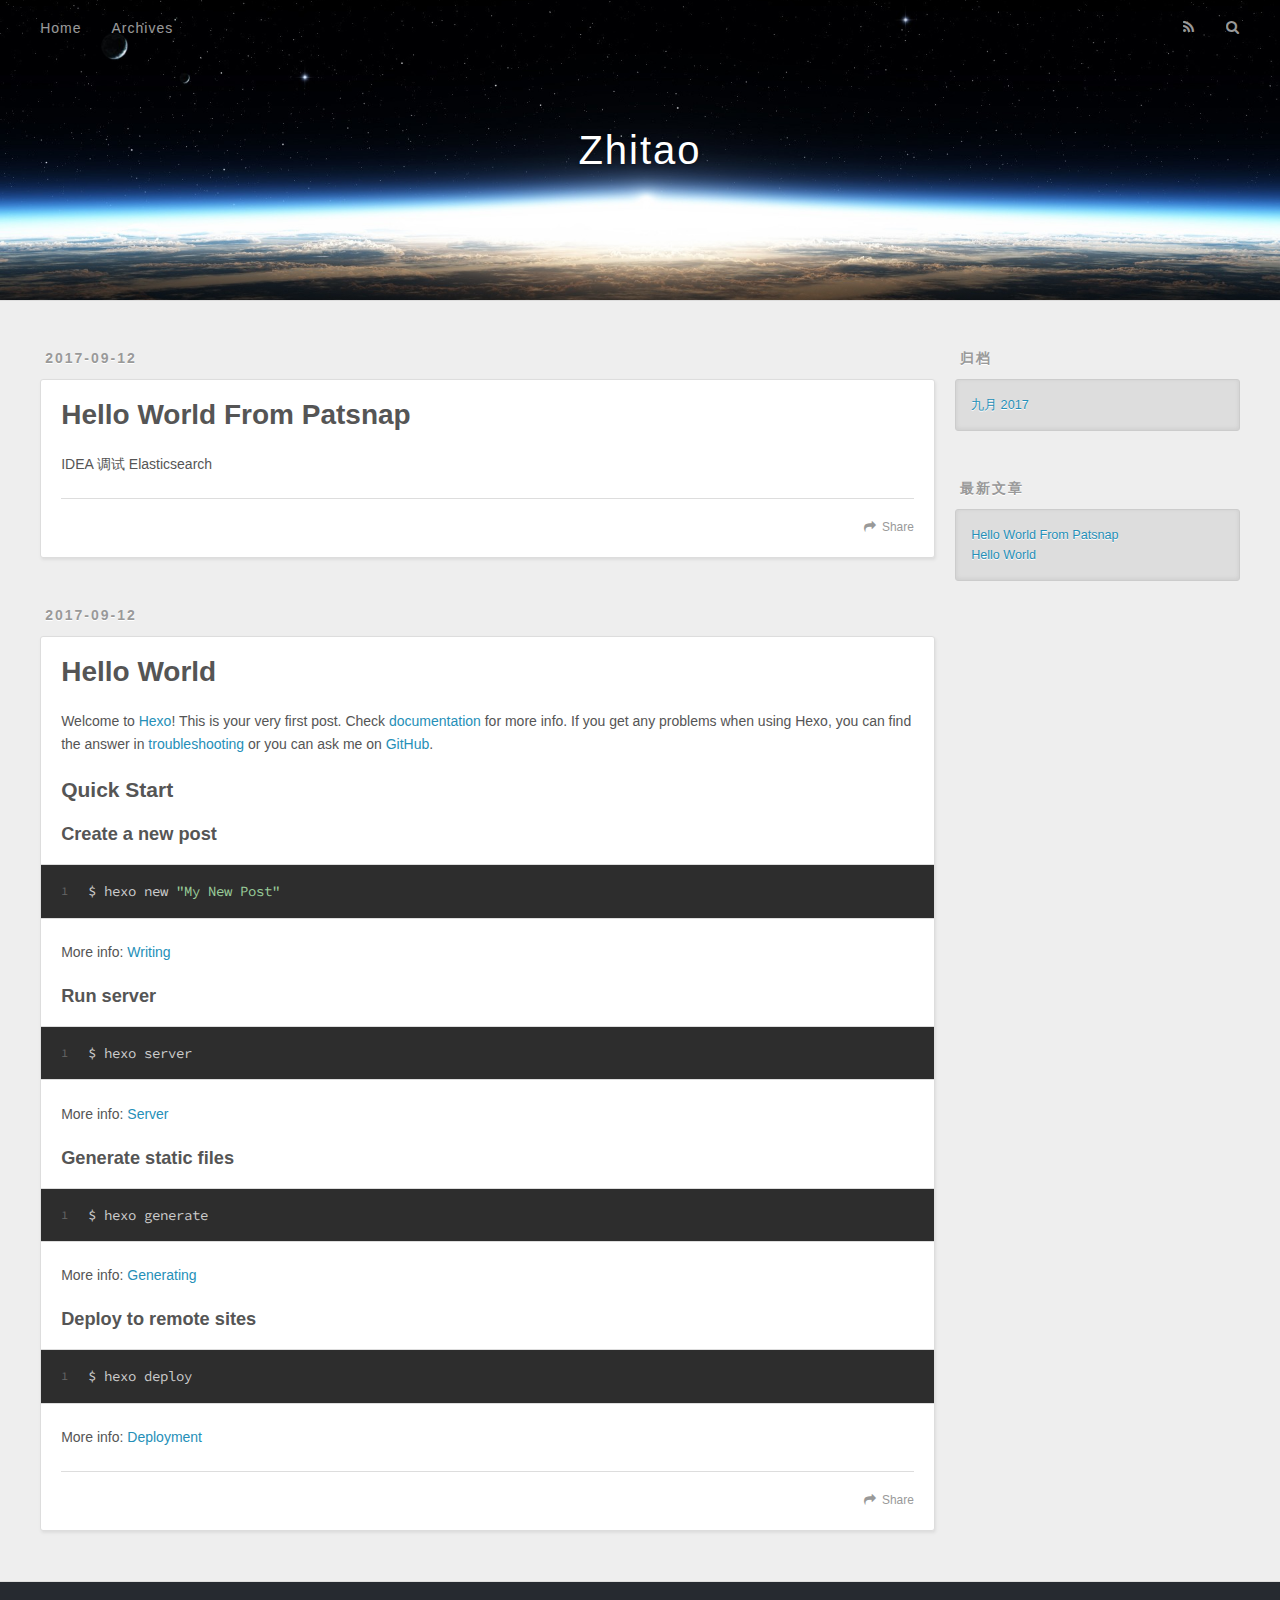
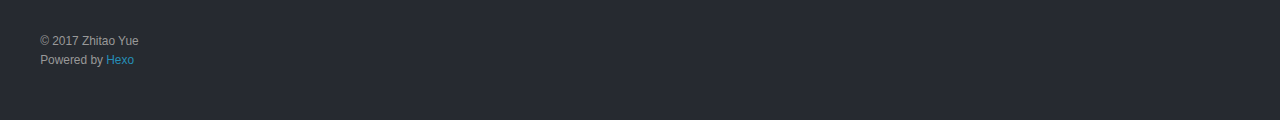
==== index.html @ f69143ec "Site updated: 2017-09-12 13:44:12" ====
<!DOCTYPE html>
<html>
<head>
  <meta charset="utf-8">
  
  <title>Zhitao</title>
  <meta name="viewport" content="width=device-width, initial-scale=1, maximum-scale=1">
  <meta property="og:type" content="website">
<meta property="og:title" content="Zhitao">
<meta property="og:url" content="http://zhitao.science/index.html">
<meta property="og:site_name" content="Zhitao">
<meta property="og:locale" content="zh-CN">
<meta name="twitter:card" content="summary">
<meta name="twitter:title" content="Zhitao">
  
    <link rel="alternate" href="/atom.xml" title="Zhitao" type="application/atom+xml">
  
  
    <link rel="icon" href="/favicon.png">
  
  
    <link href="//fonts.googleapis.com/css?family=Source+Code+Pro" rel="stylesheet" type="text/css">
  
  <link rel="stylesheet" href="/css/style.css">
  

</head>

<body>
  <div id="container">
    <div id="wrap">
      <header id="header">
  <div id="banner"></div>
  <div id="header-outer" class="outer">
    <div id="header-title" class="inner">
      <h1 id="logo-wrap">
        <a href="/" id="logo">Zhitao</a>
      </h1>
      
    </div>
    <div id="header-inner" class="inner">
      <nav id="main-nav">
        <a id="main-nav-toggle" class="nav-icon"></a>
        
          <a class="main-nav-link" href="/">Home</a>
        
          <a class="main-nav-link" href="/archives">Archives</a>
        
      </nav>
      <nav id="sub-nav">
        
          <a id="nav-rss-link" class="nav-icon" href="/atom.xml" title="RSS Feed"></a>
        
        <a id="nav-search-btn" class="nav-icon" title="搜索"></a>
      </nav>
      <div id="search-form-wrap">
        <form action="//google.com/search" method="get" accept-charset="UTF-8" class="search-form"><input type="search" name="q" class="search-form-input" placeholder="Search"><button type="submit" class="search-form-submit">&#xF002;</button><input type="hidden" name="sitesearch" value="http://zhitao.science"></form>
      </div>
    </div>
  </div>
</header>
      <div class="outer">
        <section id="main">
  
    <article id="post-Hello-World-From-Patsnap" class="article article-type-post" itemscope itemprop="blogPost">
  <div class="article-meta">
    <a href="/2017/09/12/Hello-World-From-Patsnap/" class="article-date">
  <time datetime="2017-09-12T05:17:01.000Z" itemprop="datePublished">2017-09-12</time>
</a>
    
  </div>
  <div class="article-inner">
    
    
      <header class="article-header">
        
  
    <h1 itemprop="name">
      <a class="article-title" href="/2017/09/12/Hello-World-From-Patsnap/">Hello World From Patsnap</a>
    </h1>
  

      </header>
    
    <div class="article-entry" itemprop="articleBody">
      
        <p>IDEA 调试 Elasticsearch</p>

      
    </div>
    <footer class="article-footer">
      <a data-url="http://zhitao.science/2017/09/12/Hello-World-From-Patsnap/" data-id="cj7h5deb800008fgwzn5xvb4e" class="article-share-link">Share</a>
      
      
    </footer>
  </div>
  
</article>


  
    <article id="post-hello-world" class="article article-type-post" itemscope itemprop="blogPost">
  <div class="article-meta">
    <a href="/2017/09/12/hello-world/" class="article-date">
  <time datetime="2017-09-12T05:11:35.000Z" itemprop="datePublished">2017-09-12</time>
</a>
    
  </div>
  <div class="article-inner">
    
    
      <header class="article-header">
        
  
    <h1 itemprop="name">
      <a class="article-title" href="/2017/09/12/hello-world/">Hello World</a>
    </h1>
  

      </header>
    
    <div class="article-entry" itemprop="articleBody">
      
        <p>Welcome to <a href="https://hexo.io/" target="_blank" rel="external">Hexo</a>! This is your very first post. Check <a href="https://hexo.io/docs/" target="_blank" rel="external">documentation</a> for more info. If you get any problems when using Hexo, you can find the answer in <a href="https://hexo.io/docs/troubleshooting.html" target="_blank" rel="external">troubleshooting</a> or you can ask me on <a href="https://github.com/hexojs/hexo/issues" target="_blank" rel="external">GitHub</a>.</p>
<h2 id="Quick-Start"><a href="#Quick-Start" class="headerlink" title="Quick Start"></a>Quick Start</h2><h3 id="Create-a-new-post"><a href="#Create-a-new-post" class="headerlink" title="Create a new post"></a>Create a new post</h3><figure class="highlight bash"><table><tr><td class="gutter"><pre><div class="line">1</div></pre></td><td class="code"><pre><div class="line">$ hexo new <span class="string">"My New Post"</span></div></pre></td></tr></table></figure>
<p>More info: <a href="https://hexo.io/docs/writing.html" target="_blank" rel="external">Writing</a></p>
<h3 id="Run-server"><a href="#Run-server" class="headerlink" title="Run server"></a>Run server</h3><figure class="highlight bash"><table><tr><td class="gutter"><pre><div class="line">1</div></pre></td><td class="code"><pre><div class="line">$ hexo server</div></pre></td></tr></table></figure>
<p>More info: <a href="https://hexo.io/docs/server.html" target="_blank" rel="external">Server</a></p>
<h3 id="Generate-static-files"><a href="#Generate-static-files" class="headerlink" title="Generate static files"></a>Generate static files</h3><figure class="highlight bash"><table><tr><td class="gutter"><pre><div class="line">1</div></pre></td><td class="code"><pre><div class="line">$ hexo generate</div></pre></td></tr></table></figure>
<p>More info: <a href="https://hexo.io/docs/generating.html" target="_blank" rel="external">Generating</a></p>
<h3 id="Deploy-to-remote-sites"><a href="#Deploy-to-remote-sites" class="headerlink" title="Deploy to remote sites"></a>Deploy to remote sites</h3><figure class="highlight bash"><table><tr><td class="gutter"><pre><div class="line">1</div></pre></td><td class="code"><pre><div class="line">$ hexo deploy</div></pre></td></tr></table></figure>
<p>More info: <a href="https://hexo.io/docs/deployment.html" target="_blank" rel="external">Deployment</a></p>

      
    </div>
    <footer class="article-footer">
      <a data-url="http://zhitao.science/2017/09/12/hello-world/" data-id="cj7h5debf00018fgw6c8hms5r" class="article-share-link">Share</a>
      
      
    </footer>
  </div>
  
</article>


  

</section>
        
          <aside id="sidebar">
  
    

  
    

  
    
  
    
  <div class="widget-wrap">
    <h3 class="widget-title">归档</h3>
    <div class="widget">
      <ul class="archive-list"><li class="archive-list-item"><a class="archive-list-link" href="/archives/2017/09/">九月 2017</a></li></ul>
    </div>
  </div>


  
    
  <div class="widget-wrap">
    <h3 class="widget-title">最新文章</h3>
    <div class="widget">
      <ul>
        
          <li>
            <a href="/2017/09/12/Hello-World-From-Patsnap/">Hello World From Patsnap</a>
          </li>
        
          <li>
            <a href="/2017/09/12/hello-world/">Hello World</a>
          </li>
        
      </ul>
    </div>
  </div>

  
</aside>
        
      </div>
      <footer id="footer">
  
  <div class="outer">
    <div id="footer-info" class="inner">
      &copy; 2017 Zhitao Yue<br>
      Powered by <a href="http://hexo.io/" target="_blank">Hexo</a>
    </div>
  </div>
</footer>
    </div>
    <nav id="mobile-nav">
  
    <a href="/" class="mobile-nav-link">Home</a>
  
    <a href="/archives" class="mobile-nav-link">Archives</a>
  
</nav>
    

<script src="//ajax.googleapis.com/ajax/libs/jquery/2.0.3/jquery.min.js"></script>


  <link rel="stylesheet" href="/fancybox/jquery.fancybox.css">
  <script src="/fancybox/jquery.fancybox.pack.js"></script>


<script src="/js/script.js"></script>

  </div>
</body>
</html>
---- css/style.css ----
body {
  width: 100%;
}
body:before,
body:after {
  content: "";
  display: table;
}
body:after {
  clear: both;
}
html,
body,
div,
span,
applet,
object,
iframe,
h1,
h2,
h3,
h4,
h5,
h6,
p,
blockquote,
pre,
a,
abbr,
acronym,
address,
big,
cite,
code,
del,
dfn,
em,
img,
ins,
kbd,
q,
s,
samp,
small,
strike,
strong,
sub,
sup,
tt,
var,
dl,
dt,
dd,
ol,
ul,
li,
fieldset,
form,
label,
legend,
table,
caption,
tbody,
tfoot,
thead,
tr,
th,
td {
  margin: 0;
  padding: 0;
  border: 0;
  outline: 0;
  font-weight: inherit;
  font-style: inherit;
  font-family: inherit;
  font-size: 100%;
  vertical-align: baseline;
}
body {
  line-height: 1;
  color: #000;
  background: #fff;
}
ol,
ul {
  list-style: none;
}
table {
  border-collapse: separate;
  border-spacing: 0;
  vertical-align: middle;
}
caption,
th,
td {
  text-align: left;
  font-weight: normal;
  vertical-align: middle;
}
a img {
  border: none;
}
input,
button {
  margin: 0;
  padding: 0;
}
input::-moz-focus-inner,
button::-moz-focus-inner {
  border: 0;
  padding: 0;
}
@font-face {
  font-family: FontAwesome;
  font-style: normal;
  font-weight: normal;
  src: url("fonts/fontawesome-webfont.eot?v=#4.0.3");
  src: url("fonts/fontawesome-webfont.eot?#iefix&v=#4.0.3") format("embedded-opentype"), url("fonts/fontawesome-webfont.woff?v=#4.0.3") format("woff"), url("fonts/fontawesome-webfont.ttf?v=#4.0.3") format("truetype"), url("fonts/fontawesome-webfont.svg#fontawesomeregular?v=#4.0.3") format("svg");
}
html,
body,
#container {
  height: 100%;
}
body {
  background: #eee;
  font: 14px "Helvetica Neue", Helvetica, Arial, sans-serif;
  -webkit-text-size-adjust: 100%;
}
.outer {
  max-width: 1220px;
  margin: 0 auto;
  padding: 0 20px;
}
.outer:before,
.outer:after {
  content: "";
  display: table;
}
.outer:after {
  clear: both;
}
.inner {
  display: inline;
  float: left;
  width: 98.33333333333333%;
  margin: 0 0.833333333333333%;
}
.left,
.alignleft {
  float: left;
}
.right,
.alignright {
  float: right;
}
.clear {
  clear: both;
}
#container {
  position: relative;
}
.mobile-nav-on {
  overflow: hidden;
}
#wrap {
  height: 100%;
  width: 100%;
  position: absolute;
  top: 0;
  left: 0;
  -webkit-transition: 0.2s ease-out;
  -moz-transition: 0.2s ease-out;
  -ms-transition: 0.2s ease-out;
  transition: 0.2s ease-out;
  z-index: 1;
  background: #eee;
}
.mobile-nav-on #wrap {
  left: 280px;
}
@media screen and (min-width: 768px) {
  #main {
    display: inline;
    float: left;
    width: 73.33333333333333%;
    margin: 0 0.833333333333333%;
  }
}
.article-date,
.article-category-link,
.archive-year,
.widget-title {
  text-decoration: none;
  text-transform: uppercase;
  letter-spacing: 2px;
  color: #999;
  margin-bottom: 1em;
  margin-left: 5px;
  line-height: 1em;
  text-shadow: 0 1px #fff;
  font-weight: bold;
}
.article-inner,
.archive-article-inner {
  background: #fff;
  -webkit-box-shadow: 1px 2px 3px #ddd;
  box-shadow: 1px 2px 3px #ddd;
  border: 1px solid #ddd;
  border-radius: 3px;
}
.article-entry h1,
.widget h1 {
  font-size: 2em;
}
.article-entry h2,
.widget h2 {
  font-size: 1.5em;
}
.article-entry h3,
.widget h3 {
  font-size: 1.3em;
}
.article-entry h4,
.widget h4 {
  font-size: 1.2em;
}
.article-entry h5,
.widget h5 {
  font-size: 1em;
}
.article-entry h6,
.widget h6 {
  font-size: 1em;
  color: #999;
}
.article-entry hr,
.widget hr {
  border: 1px dashed #ddd;
}
.article-entry strong,
.widget strong {
  font-weight: bold;
}
.article-entry em,
.widget em,
.article-entry cite,
.widget cite {
  font-style: italic;
}
.article-entry sup,
.widget sup,
.article-entry sub,
.widget sub {
  font-size: 0.75em;
  line-height: 0;
  position: relative;
  vertical-align: baseline;
}
.article-entry sup,
.widget sup {
  top: -0.5em;
}
.article-entry sub,
.widget sub {
  bottom: -0.2em;
}
.article-entry small,
.widget small {
  font-size: 0.85em;
}
.article-entry acronym,
.widget acronym,
.article-entry abbr,
.widget abbr {
  border-bottom: 1px dotted;
}
.article-entry ul,
.widget ul,
.article-entry ol,
.widget ol,
.article-entry dl,
.widget dl {
  margin: 0 20px;
  line-height: 1.6em;
}
.article-entry ul ul,
.widget ul ul,
.article-entry ol ul,
.widget ol ul,
.article-entry ul ol,
.widget ul ol,
.article-entry ol ol,
.widget ol ol {
  margin-top: 0;
  margin-bottom: 0;
}
.article-entry ul,
.widget ul {
  list-style: disc;
}
.article-entry ol,
.widget ol {
  list-style: decimal;
}
.article-entry dt,
.widget dt {
  font-weight: bold;
}
#header {
  height: 300px;
  position: relative;
  border-bottom: 1px solid #ddd;
}
#header:before,
#header:after {
  content: "";
  position: absolute;
  left: 0;
  right: 0;
  height: 40px;
}
#header:before {
  top: 0;
  background: -webkit-linear-gradient(rgba(0,0,0,0.2), transparent);
  background: -moz-linear-gradient(rgba(0,0,0,0.2), transparent);
  background: -ms-linear-gradient(rgba(0,0,0,0.2), transparent);
  background: linear-gradient(rgba(0,0,0,0.2), transparent);
}
#header:after {
  bottom: 0;
  background: -webkit-linear-gradient(transparent, rgba(0,0,0,0.2));
  background: -moz-linear-gradient(transparent, rgba(0,0,0,0.2));
  background: -ms-linear-gradient(transparent, rgba(0,0,0,0.2));
  background: linear-gradient(transparent, rgba(0,0,0,0.2));
}
#header-outer {
  height: 100%;
  position: relative;
}
#header-inner {
  position: relative;
  overflow: hidden;
}
#banner {
  position: absolute;
  top: 0;
  left: 0;
  width: 100%;
  height: 100%;
  background: url("images/banner.jpg") center #000;
  -webkit-background-size: cover;
  -moz-background-size: cover;
  background-size: cover;
  z-index: -1;
}
#header-title {
  text-align: center;
  height: 40px;
  position: absolute;
  top: 50%;
  left: 0;
  margin-top: -20px;
}
#logo,
#subtitle {
  text-decoration: none;
  color: #fff;
  font-weight: 300;
  text-shadow: 0 1px 4px rgba(0,0,0,0.3);
}
#logo {
  font-size: 40px;
  line-height: 40px;
  letter-spacing: 2px;
}
#subtitle {
  font-size: 16px;
  line-height: 16px;
  letter-spacing: 1px;
}
#subtitle-wrap {
  margin-top: 16px;
}
#main-nav {
  float: left;
  margin-left: -15px;
}
.nav-icon,
.main-nav-link {
  float: left;
  color: #fff;
  opacity: 0.6;
  text-decoration: none;
  text-shadow: 0 1px rgba(0,0,0,0.2);
  -webkit-transition: opacity 0.2s;
  -moz-transition: opacity 0.2s;
  -ms-transition: opacity 0.2s;
  transition: opacity 0.2s;
  display: block;
  padding: 20px 15px;
}
.nav-icon:hover,
.main-nav-link:hover {
  opacity: 1;
}
.nav-icon {
  font-family: FontAwesome;
  text-align: center;
  font-size: 14px;
  width: 14px;
  height: 14px;
  padding: 20px 15px;
  position: relative;
  cursor: pointer;
}
.main-nav-link {
  font-weight: 300;
  letter-spacing: 1px;
}
@media screen and (max-width: 479px) {
  .main-nav-link {
    display: none;
  }
}
#main-nav-toggle {
  display: none;
}
#main-nav-toggle:before {
  content: "\f0c9";
}
@media screen and (max-width: 479px) {
  #main-nav-toggle {
    display: block;
  }
}
#sub-nav {
  float: right;
  margin-right: -15px;
}
#nav-rss-link:before {
  content: "\f09e";
}
#nav-search-btn:before {
  content: "\f002";
}
#search-form-wrap {
  position: absolute;
  top: 15px;
  width: 150px;
  height: 30px;
  right: -150px;
  opacity: 0;
  -webkit-transition: 0.2s ease-out;
  -moz-transition: 0.2s ease-out;
  -ms-transition: 0.2s ease-out;
  transition: 0.2s ease-out;
}
#search-form-wrap.on {
  opacity: 1;
  right: 0;
}
@media screen and (max-width: 479px) {
  #search-form-wrap {
    width: 100%;
    right: -100%;
  }
}
.search-form {
  position: absolute;
  top: 0;
  left: 0;
  right: 0;
  background: #fff;
  padding: 5px 15px;
  border-radius: 15px;
  -webkit-box-shadow: 0 0 10px rgba(0,0,0,0.3);
  box-shadow: 0 0 10px rgba(0,0,0,0.3);
}
.search-form-input {
  border: none;
  background: none;
  color: #555;
  width: 100%;
  font: 13px "Helvetica Neue", Helvetica, Arial, sans-serif;
  outline: none;
}
.search-form-input::-webkit-search-results-decoration,
.search-form-input::-webkit-search-cancel-button {
  -webkit-appearance: none;
}
.search-form-submit {
  position: absolute;
  top: 50%;
  right: 10px;
  margin-top: -7px;
  font: 13px FontAwesome;
  border: none;
  background: none;
  color: #bbb;
  cursor: pointer;
}
.search-form-submit:hover,
.search-form-submit:focus {
  color: #777;
}
.article {
  margin: 50px 0;
}
.article-inner {
  overflow: hidden;
}
.article-meta:before,
.article-meta:after {
  content: "";
  display: table;
}
.article-meta:after {
  clear: both;
}
.article-date {
  float: left;
}
.article-category {
  float: left;
  line-height: 1em;
  color: #ccc;
  text-shadow: 0 1px #fff;
  margin-left: 8px;
}
.article-category:before {
  content: "\2022";
}
.article-category-link {
  margin: 0 12px 1em;
}
.article-header {
  padding: 20px 20px 0;
}
.article-title {
  text-decoration: none;
  font-size: 2em;
  font-weight: bold;
  color: #555;
  line-height: 1.1em;
  -webkit-transition: color 0.2s;
  -moz-transition: color 0.2s;
  -ms-transition: color 0.2s;
  transition: color 0.2s;
}
a.article-title:hover {
  color: #258fb8;
}
.article-entry {
  color: #555;
  padding: 0 20px;
}
.article-entry:before,
.article-entry:after {
  content: "";
  display: table;
}
.article-entry:after {
  clear: both;
}
.article-entry p,
.article-entry table {
  line-height: 1.6em;
  margin: 1.6em 0;
}
.article-entry h1,
.article-entry h2,
.article-entry h3,
.article-entry h4,
.article-entry h5,
.article-entry h6 {
  font-weight: bold;
}
.article-entry h1,
.article-entry h2,
.article-entry h3,
.article-entry h4,
.article-entry h5,
.article-entry h6 {
  line-height: 1.1em;
  margin: 1.1em 0;
}
.article-entry a {
  color: #258fb8;
  text-decoration: none;
}
.article-entry a:hover {
  text-decoration: underline;
}
.article-entry ul,
.article-entry ol,
.article-entry dl {
  margin-top: 1.6em;
  margin-bottom: 1.6em;
}
.article-entry img,
.article-entry video {
  max-width: 100%;
  height: auto;
  display: block;
  margin: auto;
}
.article-entry iframe {
  border: none;
}
.article-entry table {
  width: 100%;
  border-collapse: collapse;
  border-spacing: 0;
}
.article-entry th {
  font-weight: bold;
  border-bottom: 3px solid #ddd;
  padding-bottom: 0.5em;
}
.article-entry td {
  border-bottom: 1px solid #ddd;
  padding: 10px 0;
}
.article-entry blockquote {
  font-family: Georgia, "Times New Roman", serif;
  font-size: 1.4em;
  margin: 1.6em 20px;
  text-align: center;
}
.article-entry blockquote footer {
  font-size: 14px;
  margin: 1.6em 0;
  font-family: "Helvetica Neue", Helvetica, Arial, sans-serif;
}
.article-entry blockquote footer cite:before {
  content: "—";
  padding: 0 0.5em;
}
.article-entry .pullquote {
  text-align: left;
  width: 45%;
  margin: 0;
}
.article-entry .pullquote.left {
  margin-left: 0.5em;
  margin-right: 1em;
}
.article-entry .pullquote.right {
  margin-right: 0.5em;
  margin-left: 1em;
}
.article-entry .caption {
  color: #999;
  display: block;
  font-size: 0.9em;
  margin-top: 0.5em;
  position: relative;
  text-align: center;
}
.article-entry .video-container {
  position: relative;
  padding-top: 56.25%;
  height: 0;
  overflow: hidden;
}
.article-entry .video-container iframe,
.article-entry .video-container object,
.article-entry .video-container embed {
  position: absolute;
  top: 0;
  left: 0;
  width: 100%;
  height: 100%;
  margin-top: 0;
}
.article-more-link a {
  display: inline-block;
  line-height: 1em;
  padding: 6px 15px;
  border-radius: 15px;
  background: #eee;
  color: #999;
  text-shadow: 0 1px #fff;
  text-decoration: none;
}
.article-more-link a:hover {
  background: #258fb8;
  color: #fff;
  text-decoration: none;
  text-shadow: 0 1px #1e7293;
}
.article-footer {
  font-size: 0.85em;
  line-height: 1.6em;
  border-top: 1px solid #ddd;
  padding-top: 1.6em;
  margin: 0 20px 20px;
}
.article-footer:before,
.article-footer:after {
  content: "";
  display: table;
}
.article-footer:after {
  clear: both;
}
.article-footer a {
  color: #999;
  text-decoration: none;
}
.article-footer a:hover {
  color: #555;
}
.article-tag-list-item {
  float: left;
  margin-right: 10px;
}
.article-tag-list-link:before {
  content: "#";
}
.article-comment-link {
  float: right;
}
.article-comment-link:before {
  content: "\f075";
  font-family: FontAwesome;
  padding-right: 8px;
}
.article-share-link {
  cursor: pointer;
  float: right;
  margin-left: 20px;
}
.article-share-link:before {
  content: "\f064";
  font-family: FontAwesome;
  padding-right: 6px;
}
#article-nav {
  position: relative;
}
#article-nav:before,
#article-nav:after {
  content: "";
  display: table;
}
#article-nav:after {
  clear: both;
}
@media screen and (min-width: 768px) {
  #article-nav {
    margin: 50px 0;
  }
  #article-nav:before {
    width: 8px;
    height: 8px;
    position: absolute;
    top: 50%;
    left: 50%;
    margin-top: -4px;
    margin-left: -4px;
    content: "";
    border-radius: 50%;
    background: #ddd;
    -webkit-box-shadow: 0 1px 2px #fff;
    box-shadow: 0 1px 2px #fff;
  }
}
.article-nav-link-wrap {
  text-decoration: none;
  text-shadow: 0 1px #fff;
  color: #999;
  -webkit-box-sizing: border-box;
  -moz-box-sizing: border-box;
  box-sizing: border-box;
  margin-top: 50px;
  text-align: center;
  display: block;
}
.article-nav-link-wrap:hover {
  color: #555;
}
@media screen and (min-width: 768px) {
  .article-nav-link-wrap {
    width: 50%;
    margin-top: 0;
  }
}
@media screen and (min-width: 768px) {
  #article-nav-newer {
    float: left;
    text-align: right;
    padding-right: 20px;
  }
}
@media screen and (min-width: 768px) {
  #article-nav-older {
    float: right;
    text-align: left;
    padding-left: 20px;
  }
}
.article-nav-caption {
  text-transform: uppercase;
  letter-spacing: 2px;
  color: #ddd;
  line-height: 1em;
  font-weight: bold;
}
#article-nav-newer .article-nav-caption {
  margin-right: -2px;
}
.article-nav-title {
  font-size: 0.85em;
  line-height: 1.6em;
  margin-top: 0.5em;
}
.article-share-box {
  position: absolute;
  display: none;
  background: #fff;
  -webkit-box-shadow: 1px 2px 10px rgba(0,0,0,0.2);
  box-shadow: 1px 2px 10px rgba(0,0,0,0.2);
  border-radius: 3px;
  margin-left: -145px;
  overflow: hidden;
  z-index: 1;
}
.article-share-box.on {
  display: block;
}
.article-share-input {
  width: 100%;
  background: none;
  -webkit-box-sizing: border-box;
  -moz-box-sizing: border-box;
  box-sizing: border-box;
  font: 14px "Helvetica Neue", Helvetica, Arial, sans-serif;
  padding: 0 15px;
  color: #555;
  outline: none;
  border: 1px solid #ddd;
  border-radius: 3px 3px 0 0;
  height: 36px;
  line-height: 36px;
}
.article-share-links {
  background: #eee;
}
.article-share-links:before,
.article-share-links:after {
  content: "";
  display: table;
}
.article-share-links:after {
  clear: both;
}
.article-share-twitter,
.article-share-facebook,
.article-share-pinterest,
.article-share-google {
  width: 50px;
  height: 36px;
  display: block;
  float: left;
  position: relative;
  color: #999;
  text-shadow: 0 1px #fff;
}
.article-share-twitter:before,
.article-share-facebook:before,
.article-share-pinterest:before,
.article-share-google:before {
  font-size: 20px;
  font-family: FontAwesome;
  width: 20px;
  height: 20px;
  position: absolute;
  top: 50%;
  left: 50%;
  margin-top: -10px;
  margin-left: -10px;
  text-align: center;
}
.article-share-twitter:hover,
.article-share-facebook:hover,
.article-share-pinterest:hover,
.article-share-google:hover {
  color: #fff;
}
.article-share-twitter:before {
  content: "\f099";
}
.article-share-twitter:hover {
  background: #00aced;
  text-shadow: 0 1px #008abe;
}
.article-share-facebook:before {
  content: "\f09a";
}
.article-share-facebook:hover {
  background: #3b5998;
  text-shadow: 0 1px #2f477a;
}
.article-share-pinterest:before {
  content: "\f0d2";
}
.article-share-pinterest:hover {
  background: #cb2027;
  text-shadow: 0 1px #a21a1f;
}
.article-share-google:before {
  content: "\f0d5";
}
.article-share-google:hover {
  background: #dd4b39;
  text-shadow: 0 1px #be3221;
}
.article-gallery {
  background: #000;
  position: relative;
}
.article-gallery-photos {
  position: relative;
  overflow: hidden;
}
.article-gallery-img {
  display: none;
  max-width: 100%;
}
.article-gallery-img:first-child {
  display: block;
}
.article-gallery-img.loaded {
  position: absolute;
  display: block;
}
.article-gallery-img img {
  display: block;
  max-width: 100%;
  margin: 0 auto;
}
#comments {
  background: #fff;
  -webkit-box-shadow: 1px 2px 3px #ddd;
  box-shadow: 1px 2px 3px #ddd;
  padding: 20px;
  border: 1px solid #ddd;
  border-radius: 3px;
  margin: 50px 0;
}
#comments a {
  color: #258fb8;
}
.archives-wrap {
  margin: 50px 0;
}
.archives:before,
.archives:after {
  content: "";
  display: table;
}
.archives:after {
  clear: both;
}
.archive-year-wrap {
  margin-bottom: 1em;
}
.archives {
  -webkit-column-gap: 10px;
  -moz-column-gap: 10px;
  column-gap: 10px;
}
@media screen and (min-width: 480px) and (max-width: 767px) {
  .archives {
    -webkit-column-count: 2;
    -moz-column-count: 2;
    column-count: 2;
  }
}
@media screen and (min-width: 768px) {
  .archives {
    -webkit-column-count: 3;
    -moz-column-count: 3;
    column-count: 3;
  }
}
.archive-article {
  -webkit-column-break-inside: avoid;
  page-break-inside: avoid;
  overflow: hidden;
  break-inside: avoid-column;
}
.archive-article-inner {
  padding: 10px;
  margin-bottom: 15px;
}
.archive-article-title {
  text-decoration: none;
  font-weight: bold;
  color: #555;
  -webkit-transition: color 0.2s;
  -moz-transition: color 0.2s;
  -ms-transition: color 0.2s;
  transition: color 0.2s;
  line-height: 1.6em;
}
.archive-article-title:hover {
  color: #258fb8;
}
.archive-article-footer {
  margin-top: 1em;
}
.archive-article-date {
  color: #999;
  text-decoration: none;
  font-size: 0.85em;
  line-height: 1em;
  margin-bottom: 0.5em;
  display: block;
}
#page-nav {
  margin: 50px auto;
  background: #fff;
  -webkit-box-shadow: 1px 2px 3px #ddd;
  box-shadow: 1px 2px 3px #ddd;
  border: 1px solid #ddd;
  border-radius: 3px;
  text-align: center;
  color: #999;
  overflow: hidden;
}
#page-nav:before,
#page-nav:after {
  content: "";
  display: table;
}
#page-nav:after {
  clear: both;
}
#page-nav a,
#page-nav span {
  padding: 10px 20px;
  line-height: 1;
  height: 2ex;
}
#page-nav a {
  color: #999;
  text-decoration: none;
}
#page-nav a:hover {
  background: #999;
  color: #fff;
}
#page-nav .prev {
  float: left;
}
#page-nav .next {
  float: right;
}
#page-nav .page-number {
  display: inline-block;
}
@media screen and (max-width: 479px) {
  #page-nav .page-number {
    display: none;
  }
}
#page-nav .current {
  color: #555;
  font-weight: bold;
}
#page-nav .space {
  color: #ddd;
}
#footer {
  background: #262a30;
  padding: 50px 0;
  border-top: 1px solid #ddd;
  color: #999;
}
#footer a {
  color: #258fb8;
  text-decoration: none;
}
#footer a:hover {
  text-decoration: underline;
}
#footer-info {
  line-height: 1.6em;
  font-size: 0.85em;
}
.article-entry pre,
.article-entry .highlight {
  background: #2d2d2d;
  margin: 0 -20px;
  padding: 15px 20px;
  border-style: solid;
  border-color: #ddd;
  border-width: 1px 0;
  overflow: auto;
  color: #ccc;
  line-height: 22.400000000000002px;
}
.article-entry .highlight .gutter pre,
.article-entry .gist .gist-file .gist-data .line-numbers {
  color: #666;
  font-size: 0.85em;
}
.article-entry pre,
.article-entry code {
  font-family: "Source Code Pro", Consolas, Monaco, Menlo, Consolas, monospace;
}
.article-entry code {
  background: #eee;
  text-shadow: 0 1px #fff;
  padding: 0 0.3em;
}
.article-entry pre code {
  background: none;
  text-shadow: none;
  padding: 0;
}
.article-entry .highlight pre {
  border: none;
  margin: 0;
  padding: 0;
}
.article-entry .highlight table {
  margin: 0;
  width: auto;
}
.article-entry .highlight td {
  border: none;
  padding: 0;
}
.article-entry .highlight figcaption {
  font-size: 0.85em;
  color: #999;
  line-height: 1em;
  margin-bottom: 1em;
}
.article-entry .highlight figcaption:before,
.article-entry .highlight figcaption:after {
  content: "";
  display: table;
}
.article-entry .highlight figcaption:after {
  clear: both;
}
.article-entry .highlight figcaption a {
  float: right;
}
.article-entry .highlight .gutter pre {
  text-align: right;
  padding-right: 20px;
}
.article-entry .highlight .line {
  height: 22.400000000000002px;
}
.article-entry .highlight .line.marked {
  background: #515151;
}
.article-entry .gist {
  margin: 0 -20px;
  border-style: solid;
  border-color: #ddd;
  border-width: 1px 0;
  background: #2d2d2d;
  padding: 15px 20px 15px 0;
}
.article-entry .gist .gist-file {
  border: none;
  font-family: "Source Code Pro", Consolas, Monaco, Menlo, Consolas, monospace;
  margin: 0;
}
.article-entry .gist .gist-file .gist-data {
  background: none;
  border: none;
}
.article-entry .gist .gist-file .gist-data .line-numbers {
  background: none;
  border: none;
  padding: 0 20px 0 0;
}
.article-entry .gist .gist-file .gist-data .line-data {
  padding: 0 !important;
}
.article-entry .gist .gist-file .highlight {
  margin: 0;
  padding: 0;
  border: none;
}
.article-entry .gist .gist-file .gist-meta {
  background: #2d2d2d;
  color: #999;
  font: 0.85em "Helvetica Neue", Helvetica, Arial, sans-serif;
  text-shadow: 0 0;
  padding: 0;
  margin-top: 1em;
  margin-left: 20px;
}
.article-entry .gist .gist-file .gist-meta a {
  color: #258fb8;
  font-weight: normal;
}
.article-entry .gist .gist-file .gist-meta a:hover {
  text-decoration: underline;
}
pre .comment,
pre .title {
  color: #999;
}
pre .variable,
pre .attribute,
pre .tag,
pre .regexp,
pre .ruby .constant,
pre .xml .tag .title,
pre .xml .pi,
pre .xml .doctype,
pre .html .doctype,
pre .css .id,
pre .css .class,
pre .css .pseudo {
  color: #f2777a;
}
pre .number,
pre .preprocessor,
pre .built_in,
pre .literal,
pre .params,
pre .constant {
  color: #f99157;
}
pre .class,
pre .ruby .class .title,
pre .css .rules .attribute {
  color: #9c9;
}
pre .string,
pre .value,
pre .inheritance,
pre .header,
pre .ruby .symbol,
pre .xml .cdata {
  color: #9c9;
}
pre .css .hexcolor {
  color: #6cc;
}
pre .function,
pre .python .decorator,
pre .python .title,
pre .ruby .function .title,
pre .ruby .title .keyword,
pre .perl .sub,
pre .javascript .title,
pre .coffeescript .title {
  color: #69c;
}
pre .keyword,
pre .javascript .function {
  color: #c9c;
}
@media screen and (max-width: 479px) {
  #mobile-nav {
    position: absolute;
    top: 0;
    left: 0;
    width: 280px;
    height: 100%;
    background: #191919;
    border-right: 1px solid #fff;
  }
}
@media screen and (max-width: 479px) {
  .mobile-nav-link {
    display: block;
    color: #999;
    text-decoration: none;
    padding: 15px 20px;
    font-weight: bold;
  }
  .mobile-nav-link:hover {
    color: #fff;
  }
}
@media screen and (min-width: 768px) {
  #sidebar {
    display: inline;
    float: left;
    width: 23.333333333333332%;
    margin: 0 0.833333333333333%;
  }
}
.widget-wrap {
  margin: 50px 0;
}
.widget {
  color: #777;
  text-shadow: 0 1px #fff;
  background: #ddd;
  -webkit-box-shadow: 0 -1px 4px #ccc inset;
  box-shadow: 0 -1px 4px #ccc inset;
  border: 1px solid #ccc;
  padding: 15px;
  border-radius: 3px;
}
.widget a {
  color: #258fb8;
  text-decoration: none;
}
.widget a:hover {
  text-decoration: underline;
}
.widget ul ul,
.widget ol ul,
.widget dl ul,
.widget ul ol,
.widget ol ol,
.widget dl ol,
.widget ul dl,
.widget ol dl,
.widget dl dl {
  margin-left: 15px;
  list-style: disc;
}
.widget {
  line-height: 1.6em;
  word-wrap: break-word;
  font-size: 0.9em;
}
.widget ul,
.widget ol {
  list-style: none;
  margin: 0;
}
.widget ul ul,
.widget ol ul,
.widget ul ol,
.widget ol ol {
  margin: 0 20px;
}
.widget ul ul,
.widget ol ul {
  list-style: disc;
}
.widget ul ol,
.widget ol ol {
  list-style: decimal;
}
.category-list-count,
.tag-list-count,
.archive-list-count {
  padding-left: 5px;
  color: #999;
  font-size: 0.85em;
}
.category-list-count:before,
.tag-list-count:before,
.archive-list-count:before {
  content: "(";
}
.category-list-count:after,
.tag-list-count:after,
.archive-list-count:after {
  content: ")";
}
.tagcloud a {
  margin-right: 5px;
  display: inline-block;
}
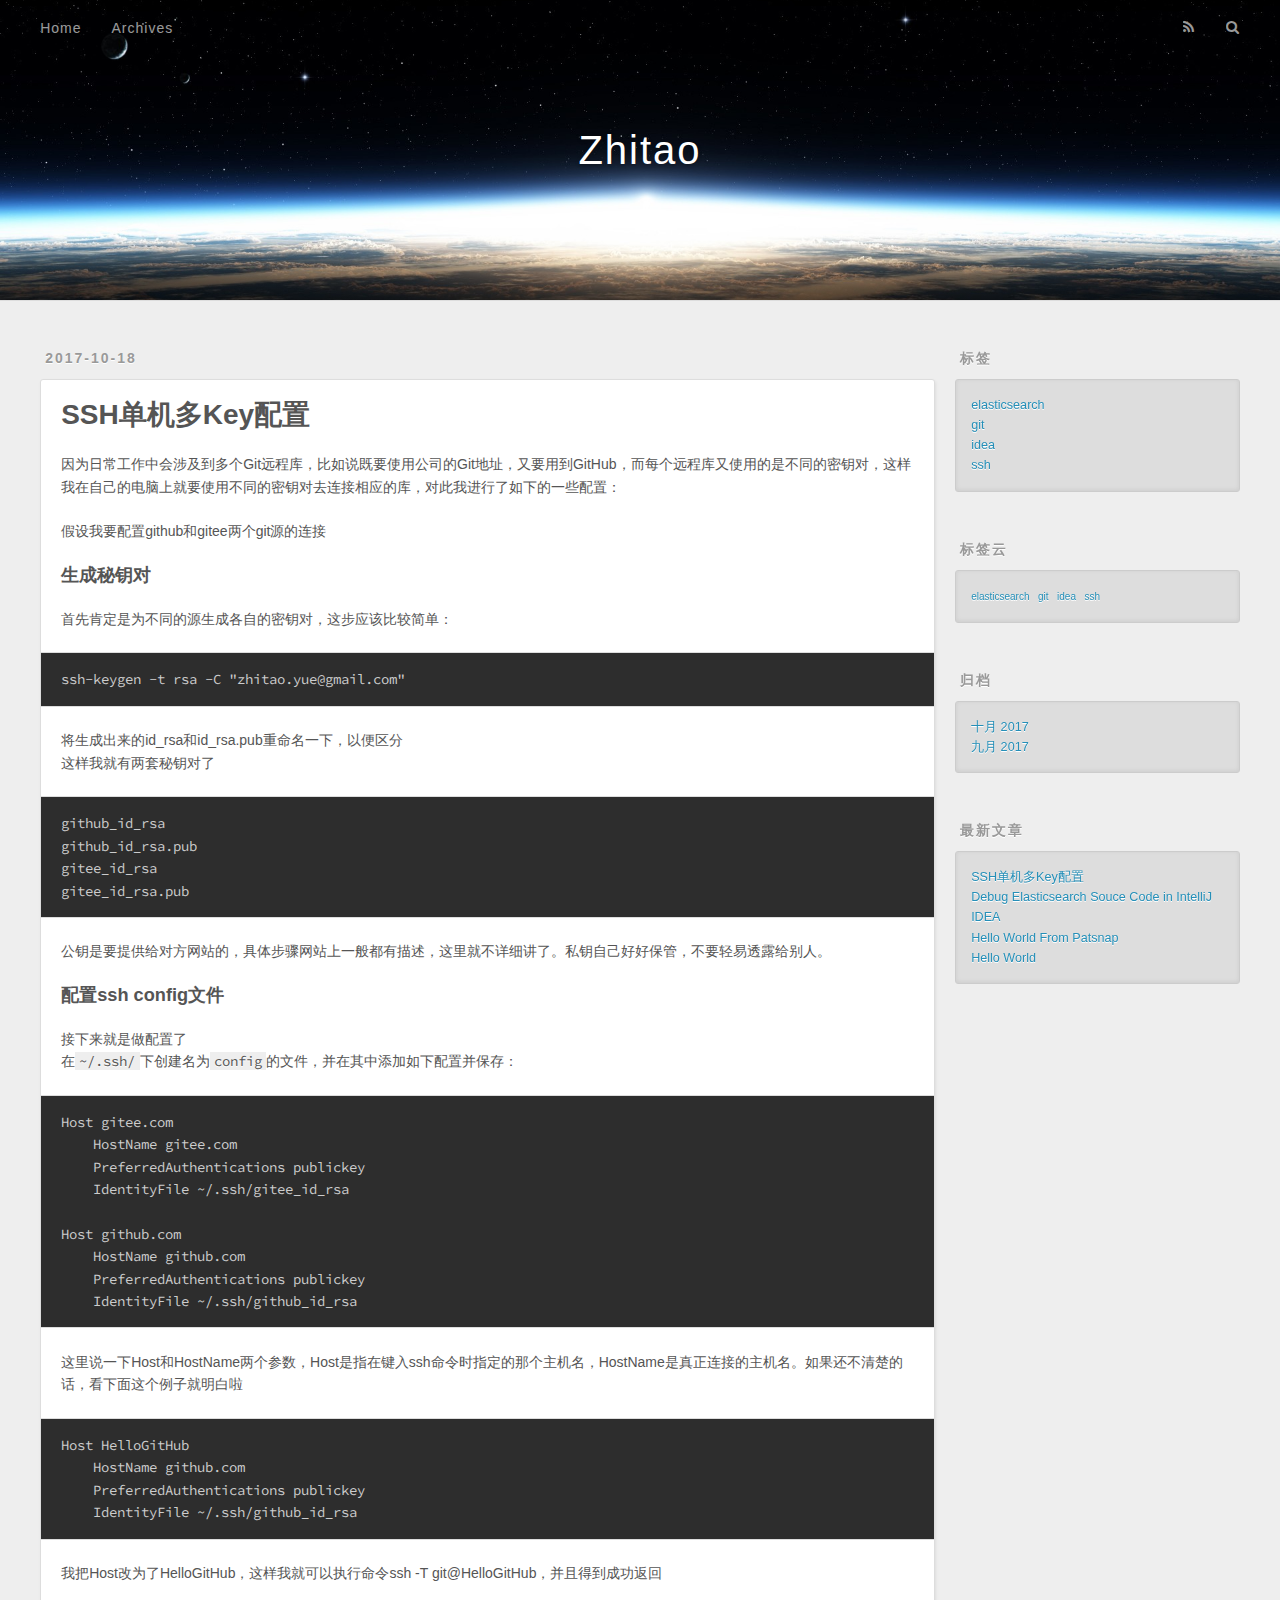
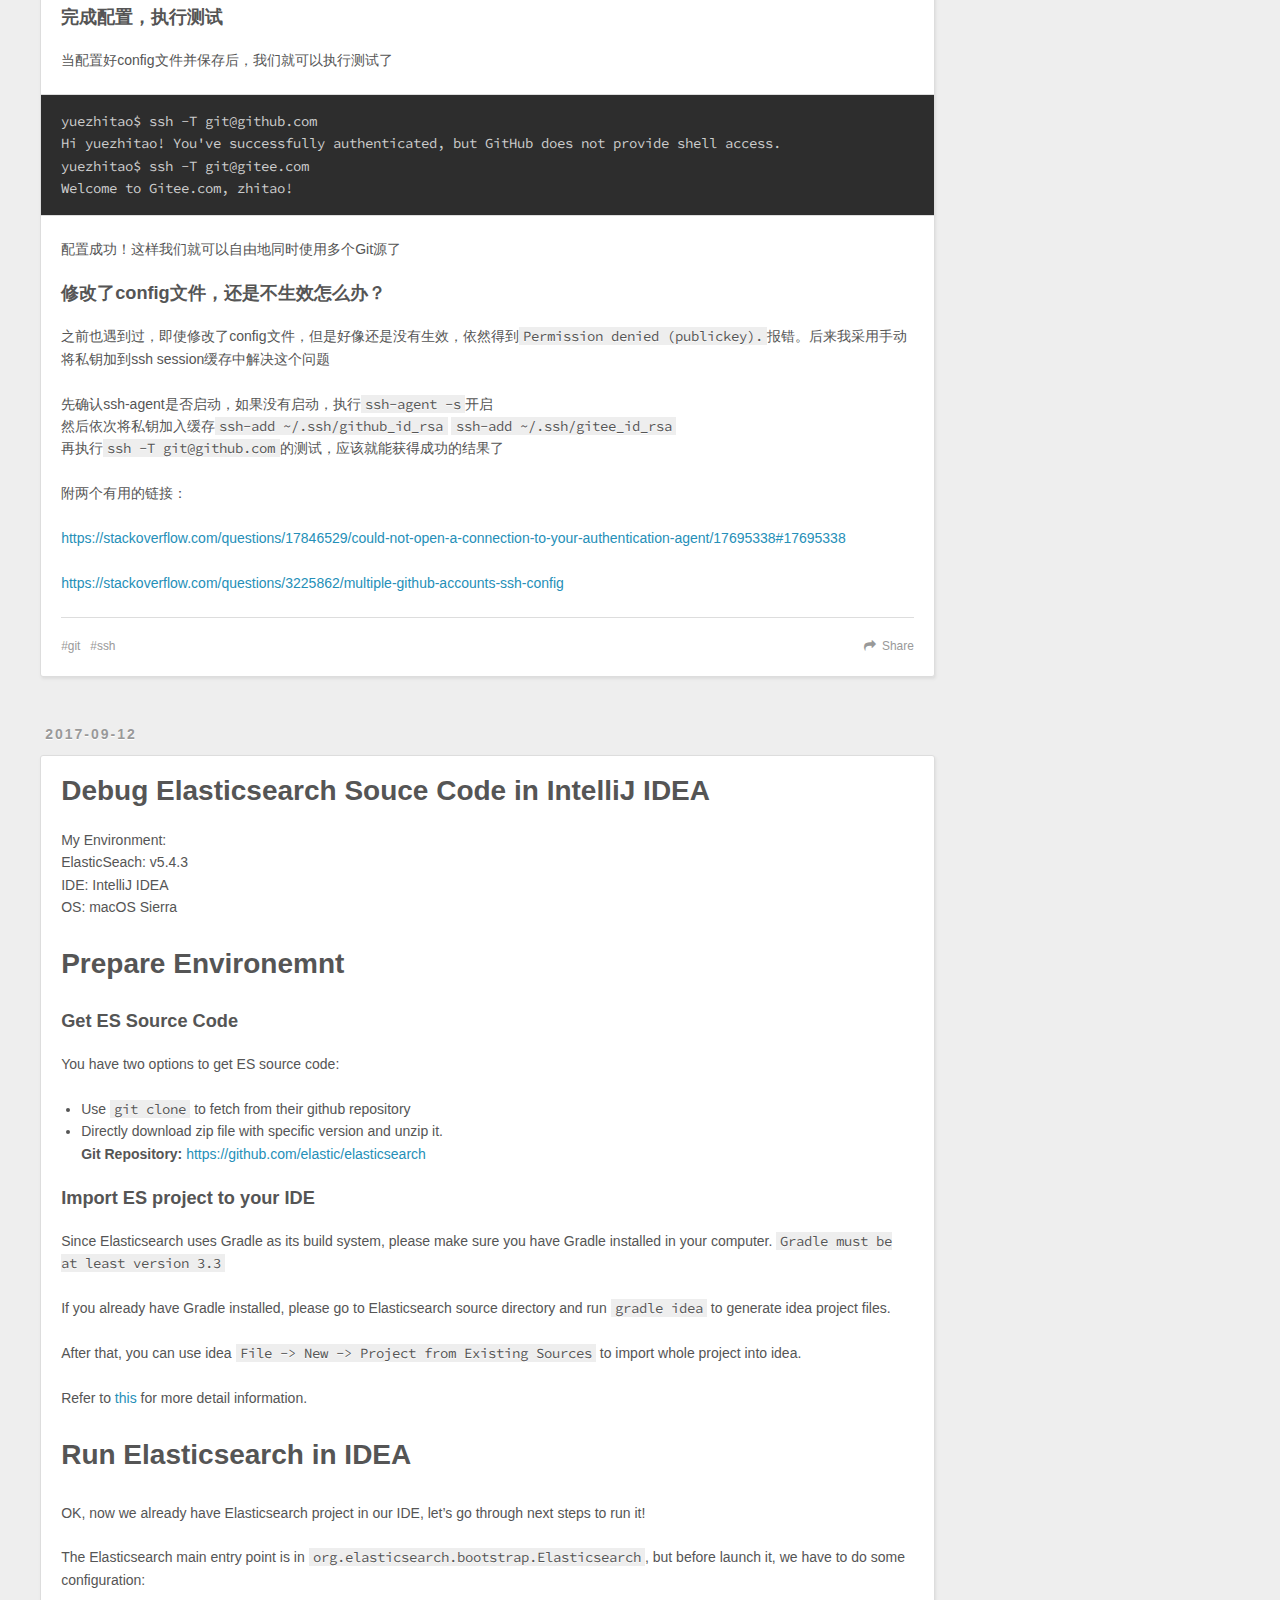
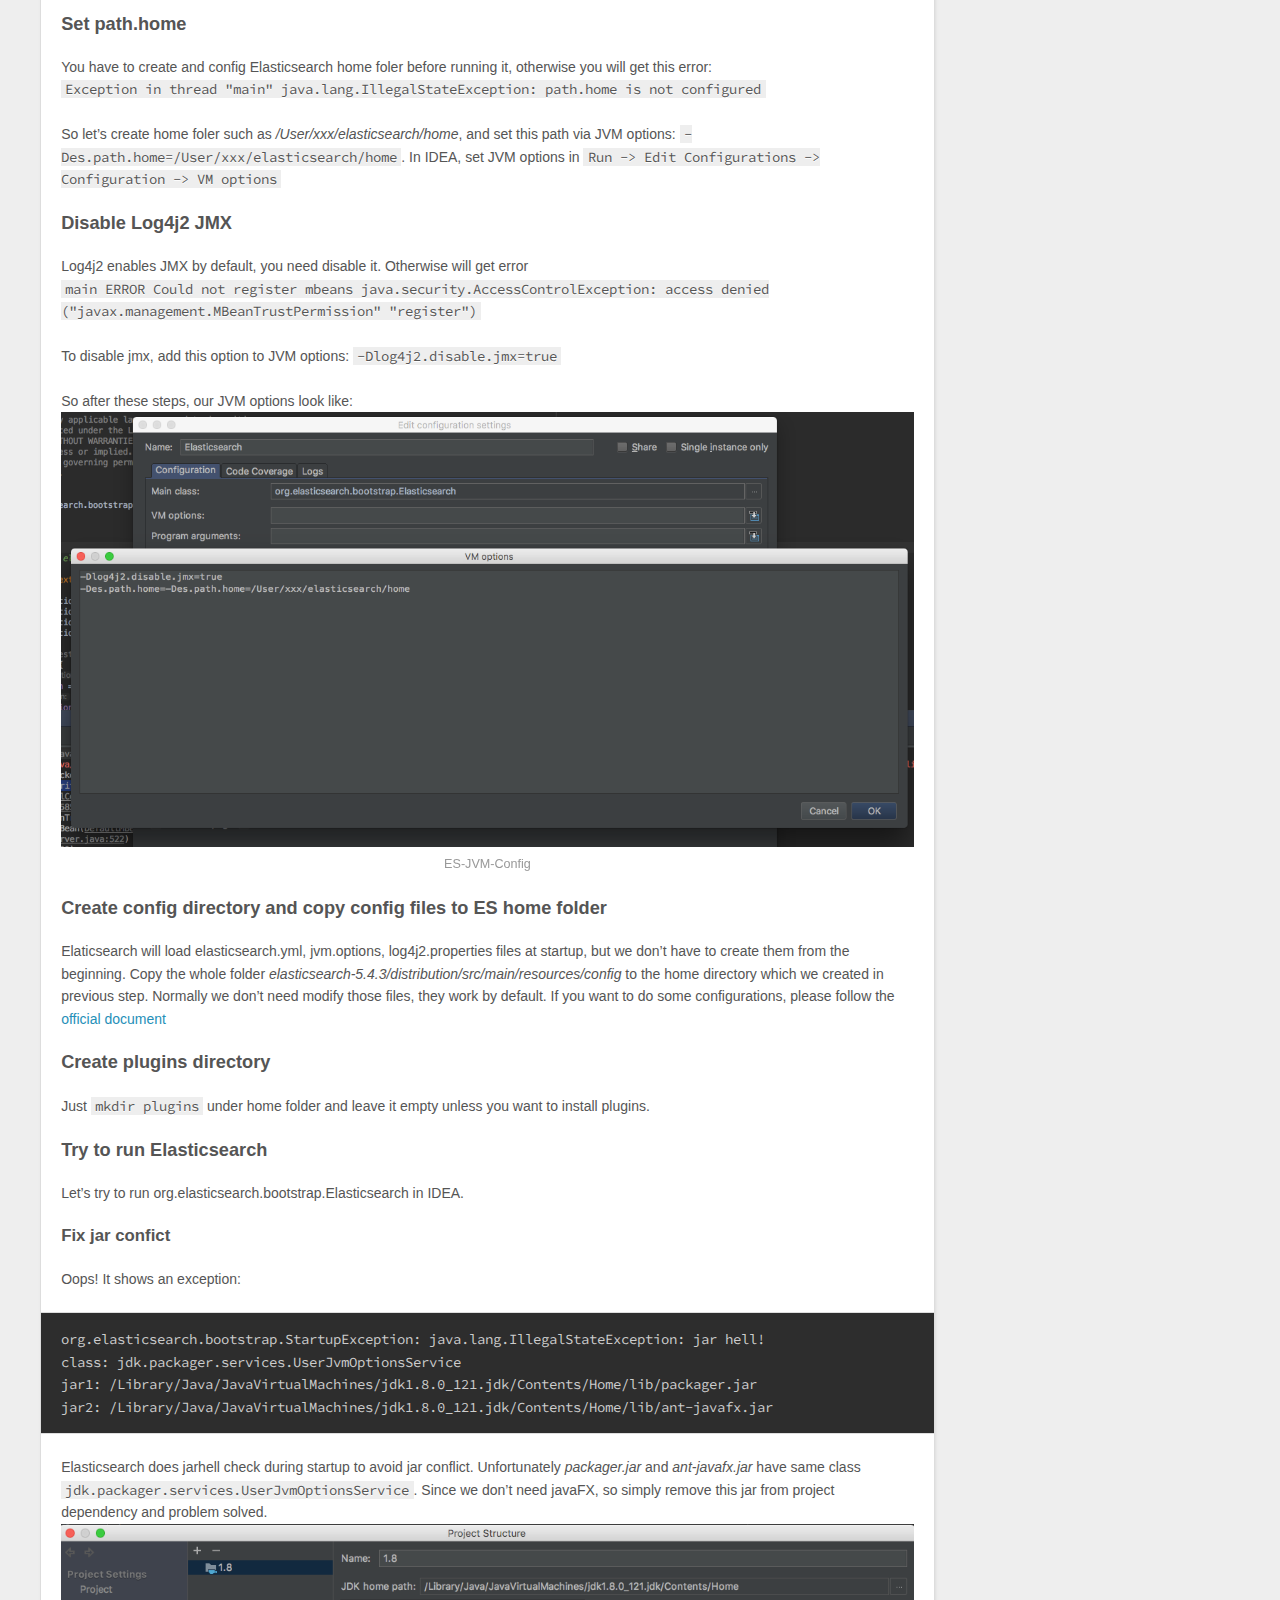
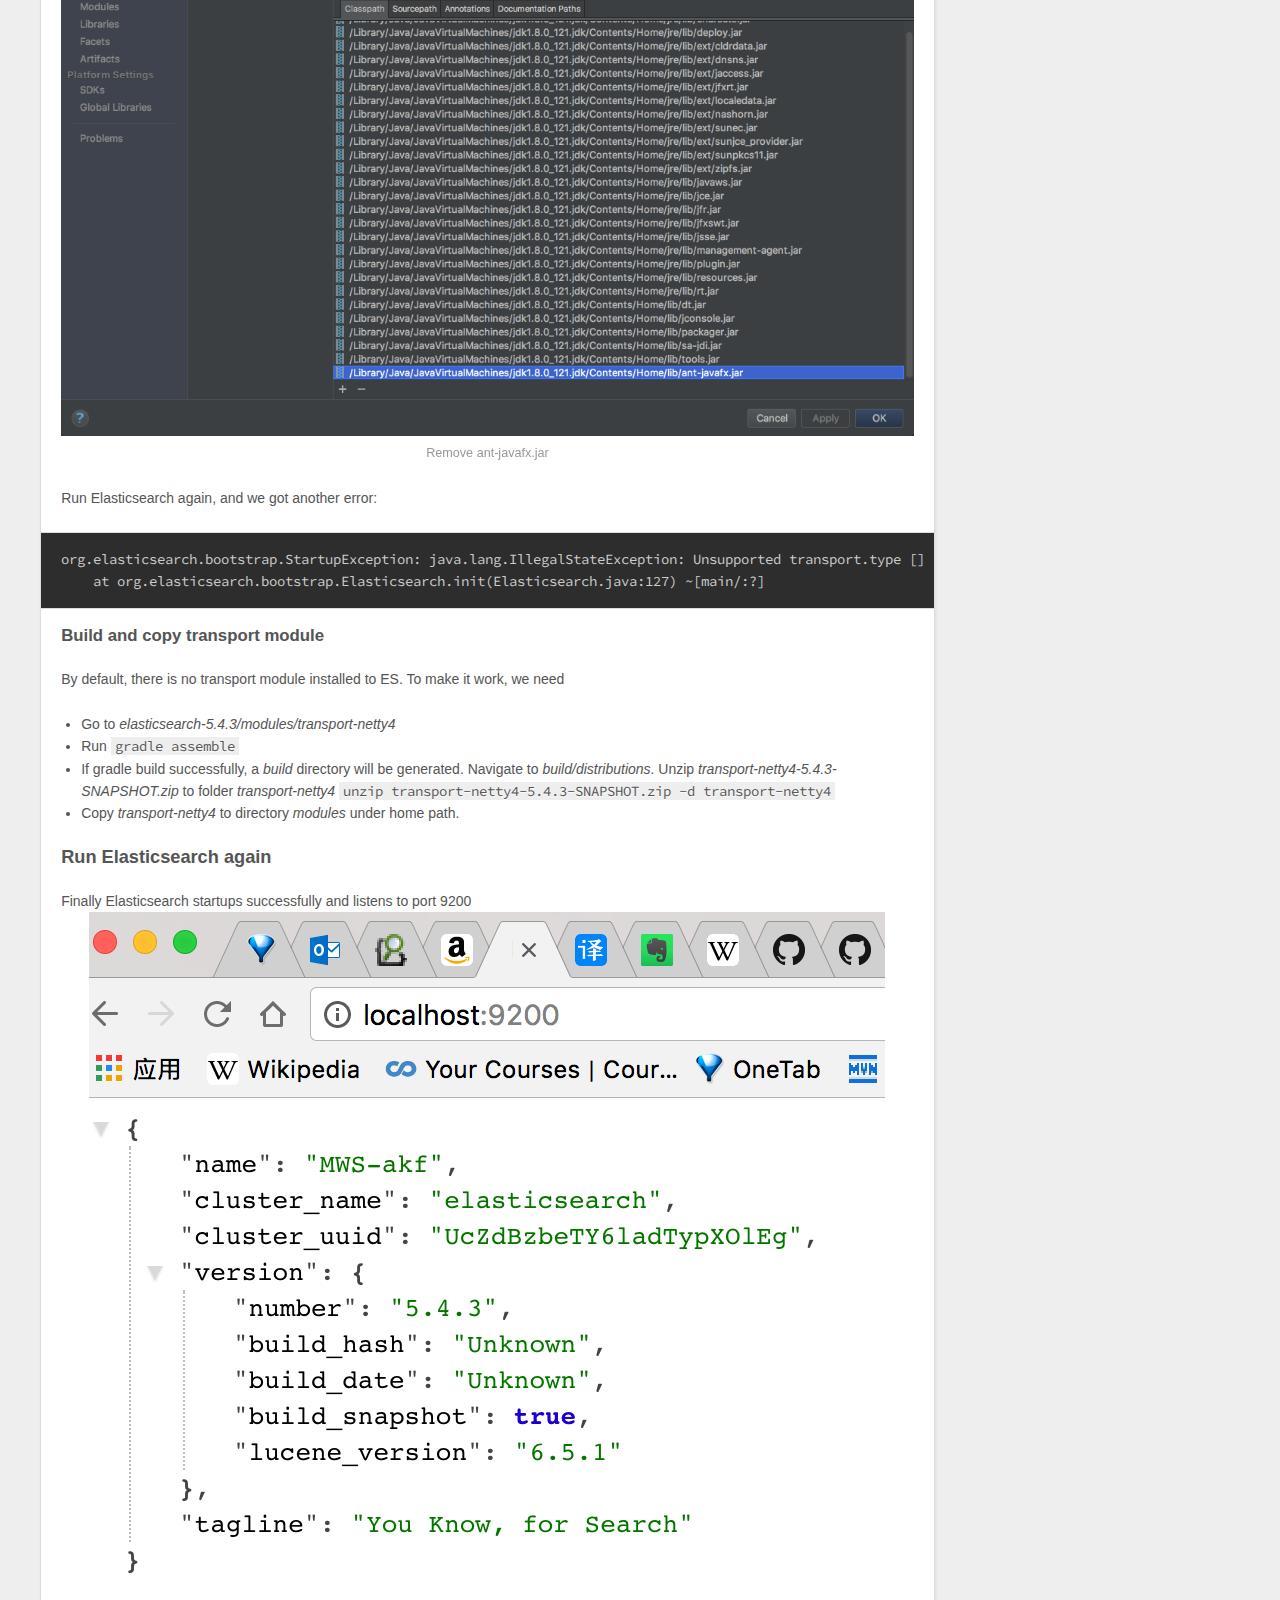
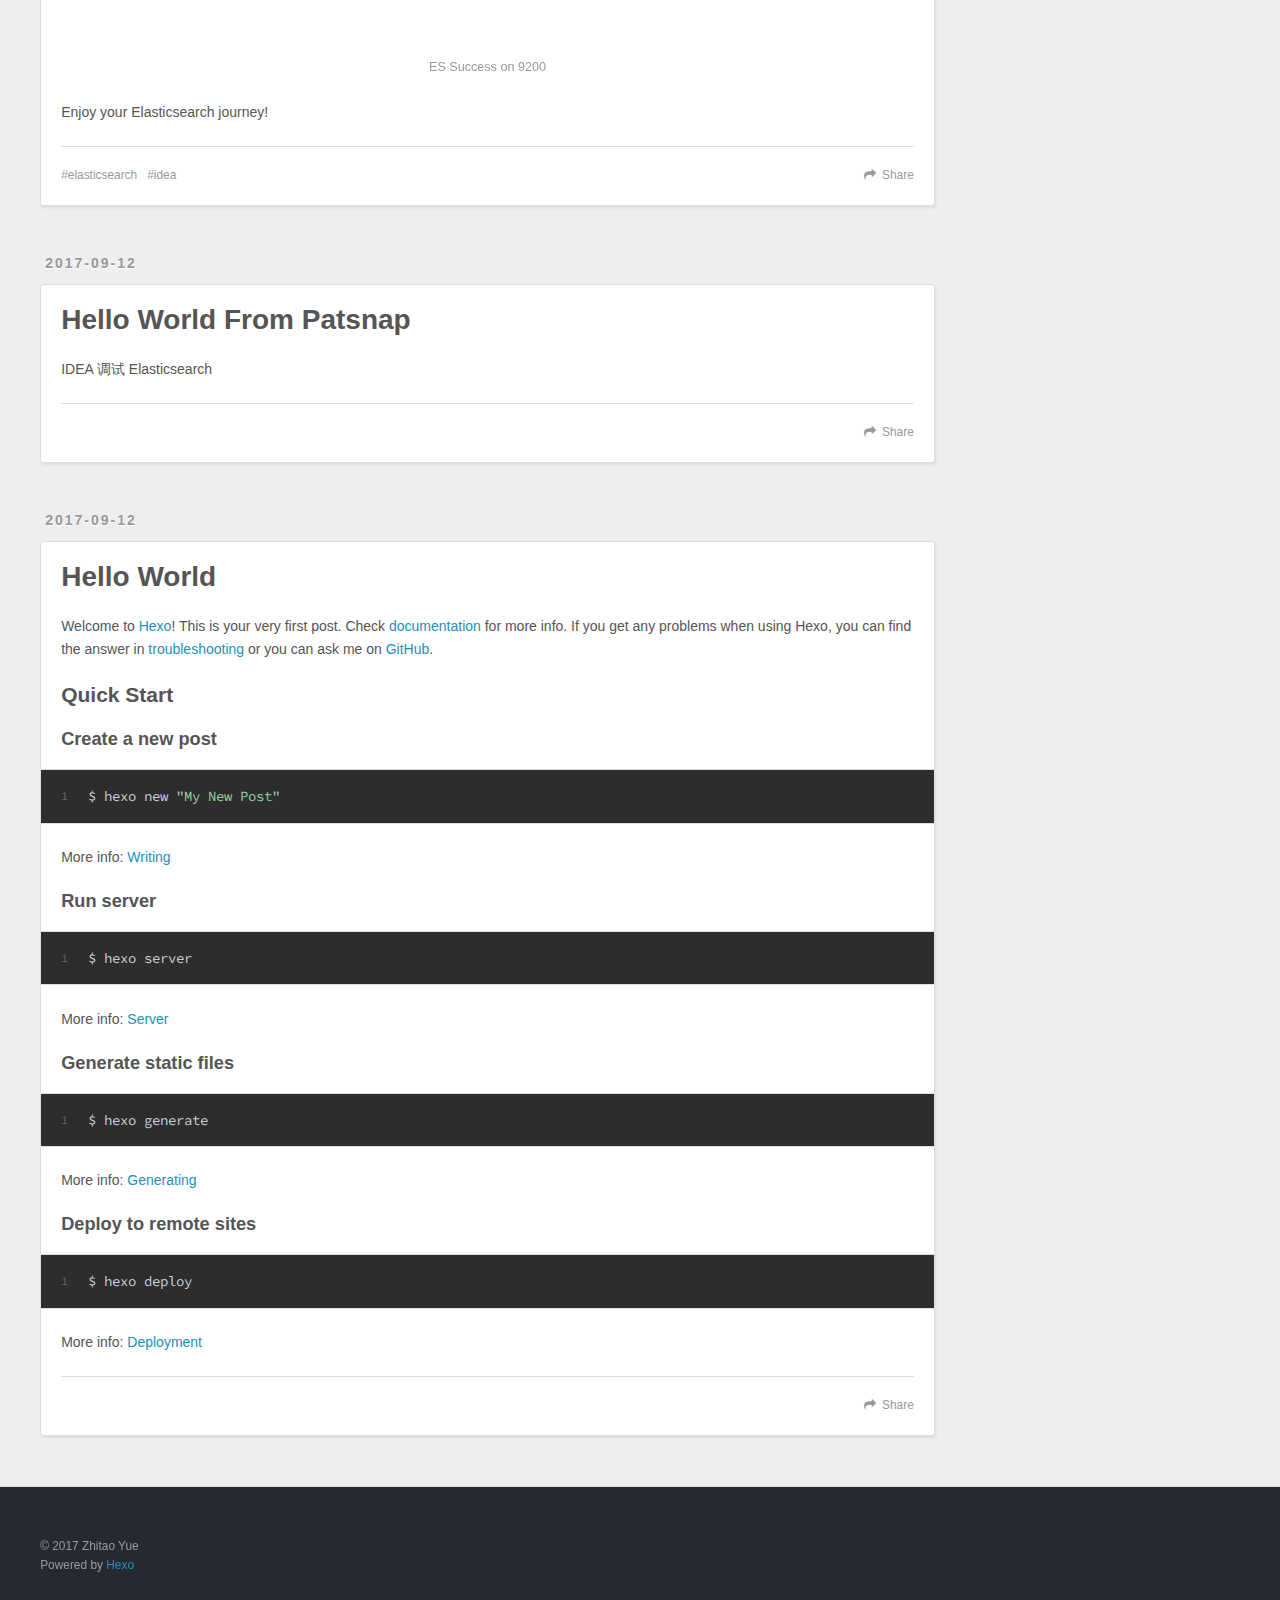
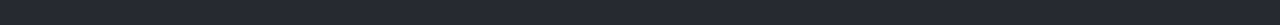
==== commit a4c0cf80: "Site updated: 2017-10-18 15:25:29" ====
--- a/index.html
+++ b/index.html
@@ -7,7 +7,7 @@
   <meta name="viewport" content="width=device-width, initial-scale=1, maximum-scale=1">
   <meta property="og:type" content="website">
 <meta property="og:title" content="Zhitao">
-<meta property="og:url" content="http://zhitao.science/index.html">
+<meta property="og:url" content="http://yuezhitao.github.io/index.html">
 <meta property="og:site_name" content="Zhitao">
 <meta property="og:locale" content="zh-CN">
 <meta name="twitter:card" content="summary">
@@ -54,13 +54,164 @@
         <a id="nav-search-btn" class="nav-icon" title="搜索"></a>
       </nav>
       <div id="search-form-wrap">
-        <form action="//google.com/search" method="get" accept-charset="UTF-8" class="search-form"><input type="search" name="q" class="search-form-input" placeholder="Search"><button type="submit" class="search-form-submit">&#xF002;</button><input type="hidden" name="sitesearch" value="http://zhitao.science"></form>
+        <form action="//google.com/search" method="get" accept-charset="UTF-8" class="search-form"><input type="search" name="q" class="search-form-input" placeholder="Search"><button type="submit" class="search-form-submit">&#xF002;</button><input type="hidden" name="sitesearch" value="http://yuezhitao.github.io"></form>
       </div>
     </div>
   </div>
 </header>
       <div class="outer">
         <section id="main">
+  
+    <article id="post-SSH单机多Key配置" class="article article-type-post" itemscope itemprop="blogPost">
+  <div class="article-meta">
+    <a href="/2017/10/18/SSH单机多Key配置/" class="article-date">
+  <time datetime="2017-10-18T05:48:48.000Z" itemprop="datePublished">2017-10-18</time>
+</a>
+    
+  </div>
+  <div class="article-inner">
+    
+    
+      <header class="article-header">
+        
+  
+    <h1 itemprop="name">
+      <a class="article-title" href="/2017/10/18/SSH单机多Key配置/">SSH单机多Key配置</a>
+    </h1>
+  
+
+      </header>
+    
+    <div class="article-entry" itemprop="articleBody">
+      
+        <p>因为日常工作中会涉及到多个Git远程库，比如说既要使用公司的Git地址，又要用到GitHub，而每个远程库又使用的是不同的密钥对，这样我在自己的电脑上就要使用不同的密钥对去连接相应的库，对此我进行了如下的一些配置：</p>
+<p>假设我要配置github和gitee两个git源的连接</p>
+<h3 id="生成秘钥对"><a href="#生成秘钥对" class="headerlink" title="生成秘钥对"></a>生成秘钥对</h3><p>首先肯定是为不同的源生成各自的密钥对，这步应该比较简单：</p>
+<pre><code>ssh-keygen -t rsa -C &quot;zhitao.yue@gmail.com&quot;
+</code></pre><p>将生成出来的id_rsa和id_rsa.pub重命名一下，以便区分<br>这样我就有两套秘钥对了</p>
+<pre><code>github_id_rsa
+github_id_rsa.pub
+gitee_id_rsa
+gitee_id_rsa.pub
+</code></pre><p>公钥是要提供给对方网站的，具体步骤网站上一般都有描述，这里就不详细讲了。私钥自己好好保管，不要轻易透露给别人。</p>
+<h3 id="配置ssh-config文件"><a href="#配置ssh-config文件" class="headerlink" title="配置ssh config文件"></a>配置ssh config文件</h3><p>接下来就是做配置了<br>在<code>~/.ssh/</code>下创建名为<code>config</code>的文件，并在其中添加如下配置并保存：</p>
+<pre><code>Host gitee.com
+    HostName gitee.com
+    PreferredAuthentications publickey
+    IdentityFile ~/.ssh/gitee_id_rsa
+
+Host github.com
+    HostName github.com
+    PreferredAuthentications publickey
+    IdentityFile ~/.ssh/github_id_rsa
+</code></pre><p>这里说一下Host和HostName两个参数，Host是指在键入ssh命令时指定的那个主机名，HostName是真正连接的主机名。如果还不清楚的话，看下面这个例子就明白啦</p>
+<pre><code>Host HelloGitHub
+    HostName github.com
+    PreferredAuthentications publickey
+    IdentityFile ~/.ssh/github_id_rsa
+</code></pre><p>我把Host改为了HelloGitHub，这样我就可以执行命令ssh -T git@HelloGitHub，并且得到成功返回</p>
+<h3 id="完成配置，执行测试"><a href="#完成配置，执行测试" class="headerlink" title="完成配置，执行测试"></a>完成配置，执行测试</h3><p>当配置好config文件并保存后，我们就可以执行测试了</p>
+<pre><code>yuezhitao$ ssh -T git@github.com
+Hi yuezhitao! You&apos;ve successfully authenticated, but GitHub does not provide shell access.
+yuezhitao$ ssh -T git@gitee.com
+Welcome to Gitee.com, zhitao!
+</code></pre><p>配置成功！这样我们就可以自由地同时使用多个Git源了</p>
+<h3 id="修改了config文件，还是不生效怎么办？"><a href="#修改了config文件，还是不生效怎么办？" class="headerlink" title="修改了config文件，还是不生效怎么办？"></a>修改了config文件，还是不生效怎么办？</h3><p>之前也遇到过，即使修改了config文件，但是好像还是没有生效，依然得到<code>Permission denied (publickey).</code>报错。后来我采用手动将私钥加到ssh session缓存中解决这个问题</p>
+<p>先确认ssh-agent是否启动，如果没有启动，执行<code>ssh-agent -s</code>开启<br>然后依次将私钥加入缓存<code>ssh-add ~/.ssh/github_id_rsa</code> <code>ssh-add ~/.ssh/gitee_id_rsa</code><br>再执行<code>ssh -T git@github.com</code>的测试，应该就能获得成功的结果了</p>
+<p>附两个有用的链接：</p>
+<p><a href="https://stackoverflow.com/questions/17846529/could-not-open-a-connection-to-your-authentication-agent/17695338#17695338" target="_blank" rel="external">https://stackoverflow.com/questions/17846529/could-not-open-a-connection-to-your-authentication-agent/17695338#17695338</a></p>
+<p><a href="https://stackoverflow.com/questions/3225862/multiple-github-accounts-ssh-config" target="_blank" rel="external">https://stackoverflow.com/questions/3225862/multiple-github-accounts-ssh-config</a></p>
+
+      
+    </div>
+    <footer class="article-footer">
+      <a data-url="http://yuezhitao.github.io/2017/10/18/SSH单机多Key配置/" data-id="cj8wpqhm00002jzgwlot71r2h" class="article-share-link">Share</a>
+      
+      
+  <ul class="article-tag-list"><li class="article-tag-list-item"><a class="article-tag-list-link" href="/tags/git/">git</a></li><li class="article-tag-list-item"><a class="article-tag-list-link" href="/tags/ssh/">ssh</a></li></ul>
+
+    </footer>
+  </div>
+  
+</article>
+
+
+  
+    <article id="post-Elasticsearch-SourceCode-IDEA-1" class="article article-type-post" itemscope itemprop="blogPost">
+  <div class="article-meta">
+    <a href="/2017/09/12/Elasticsearch-SourceCode-IDEA-1/" class="article-date">
+  <time datetime="2017-09-12T08:35:47.000Z" itemprop="datePublished">2017-09-12</time>
+</a>
+    
+  </div>
+  <div class="article-inner">
+    
+    
+      <header class="article-header">
+        
+  
+    <h1 itemprop="name">
+      <a class="article-title" href="/2017/09/12/Elasticsearch-SourceCode-IDEA-1/">Debug Elasticsearch Souce Code in IntelliJ IDEA</a>
+    </h1>
+  
+
+      </header>
+    
+    <div class="article-entry" itemprop="articleBody">
+      
+        <p>My Environment:<br>ElasticSeach: v5.4.3<br>IDE: IntelliJ IDEA<br>OS: macOS Sierra</p>
+<h1 id="Prepare-Environemnt"><a href="#Prepare-Environemnt" class="headerlink" title="Prepare Environemnt"></a>Prepare Environemnt</h1><h3 id="Get-ES-Source-Code"><a href="#Get-ES-Source-Code" class="headerlink" title="Get ES Source Code"></a>Get ES Source Code</h3><p>You have two options to get ES source code:</p>
+<ul>
+<li>Use <code>git clone</code> to fetch from their github repository</li>
+<li>Directly download zip file with specific version and unzip it.<br><strong>Git Repository:</strong> <a href="https://github.com/elastic/elasticsearch" target="_blank" rel="external">https://github.com/elastic/elasticsearch</a></li>
+</ul>
+<h3 id="Import-ES-project-to-your-IDE"><a href="#Import-ES-project-to-your-IDE" class="headerlink" title="Import ES project to your IDE"></a>Import ES project to your IDE</h3><p>Since Elasticsearch uses Gradle as its build system, please make sure you have Gradle installed in your computer.  <code>Gradle must be at least version 3.3</code></p>
+<p>If you already have Gradle installed, please go to Elasticsearch source directory and run <code>gradle idea</code> to generate idea project files.</p>
+<p>After that, you can use idea <code>File -&gt; New -&gt; Project from Existing Sources</code> to import whole project into idea.</p>
+<p>Refer to <a href="https://github.com/elastic/elasticsearch/blob/v5.4.3/CONTRIBUTING.md" target="_blank" rel="external">this</a> for more detail information.</p>
+<h1 id="Run-Elasticsearch-in-IDEA"><a href="#Run-Elasticsearch-in-IDEA" class="headerlink" title="Run Elasticsearch in IDEA"></a>Run Elasticsearch in IDEA</h1><p>OK, now we already have Elasticsearch project in our IDE, let’s go through next steps to run it!</p>
+<p>The Elasticsearch main entry point is in <code>org.elasticsearch.bootstrap.Elasticsearch</code>, but before launch it, we have to do some configuration:</p>
+<h3 id="Set-path-home"><a href="#Set-path-home" class="headerlink" title="Set path.home"></a>Set path.home</h3><p>You have to create and config Elasticsearch home foler before running it, otherwise you will get this error:<br><code>Exception in thread &quot;main&quot; java.lang.IllegalStateException: path.home is not configured</code></p>
+<p>So let’s create home foler such as <em>/User/xxx/elasticsearch/home</em>, and set this path via JVM options: <code>-Des.path.home=/User/xxx/elasticsearch/home</code>.  In IDEA, set JVM options in <code>Run -&gt; Edit Configurations -&gt; Configuration -&gt; VM options</code></p>
+<h3 id="Disable-Log4j2-JMX"><a href="#Disable-Log4j2-JMX" class="headerlink" title="Disable Log4j2 JMX"></a>Disable Log4j2 JMX</h3><p>Log4j2 enables JMX by default, you need disable it.  Otherwise will get error<br><code>main ERROR Could not register mbeans java.security.AccessControlException: access denied (&quot;javax.management.MBeanTrustPermission&quot; &quot;register&quot;)</code></p>
+<p>To disable jmx, add this option to JVM options: <code>-Dlog4j2.disable.jmx=true</code></p>
+<p>So after these steps, our JVM options look like:<br><img src="/images/es-jvm-config.png" alt="ES-JVM-Config"></p>
+<h3 id="Create-config-directory-and-copy-config-files-to-ES-home-folder"><a href="#Create-config-directory-and-copy-config-files-to-ES-home-folder" class="headerlink" title="Create config directory and copy config files to ES home folder"></a>Create config directory and copy config files to ES home folder</h3><p>Elaticsearch will load elasticsearch.yml, jvm.options, log4j2.properties files at startup, but we don’t have to create them from the beginning.  Copy the whole folder <em>elasticsearch-5.4.3/distribution/src/main/resources/config</em> to the home directory which we created in previous step.  Normally we don’t need modify those files, they work by default.  If you want to do some configurations, please follow the <a href="https://www.elastic.co/guide/en/elasticsearch/reference/5.4/settings.html" target="_blank" rel="external">official document</a></p>
+<h3 id="Create-plugins-directory"><a href="#Create-plugins-directory" class="headerlink" title="Create plugins directory"></a>Create plugins directory</h3><p>Just <code>mkdir plugins</code> under home folder and leave it empty unless you want to install plugins.</p>
+<h3 id="Try-to-run-Elasticsearch"><a href="#Try-to-run-Elasticsearch" class="headerlink" title="Try to run Elasticsearch"></a>Try to run Elasticsearch</h3><p>Let’s try to run org.elasticsearch.bootstrap.Elasticsearch in IDEA.</p>
+<h4 id="Fix-jar-confict"><a href="#Fix-jar-confict" class="headerlink" title="Fix jar confict"></a>Fix jar confict</h4><p>Oops!  It shows an exception:</p>
+<pre><code>org.elasticsearch.bootstrap.StartupException: java.lang.IllegalStateException: jar hell!
+class: jdk.packager.services.UserJvmOptionsService
+jar1: /Library/Java/JavaVirtualMachines/jdk1.8.0_121.jdk/Contents/Home/lib/packager.jar
+jar2: /Library/Java/JavaVirtualMachines/jdk1.8.0_121.jdk/Contents/Home/lib/ant-javafx.jar
+</code></pre><p>Elasticsearch does jarhell check during startup to avoid jar conflict.  Unfortunately <em>packager.jar</em> and <em>ant-javafx.jar</em> have same class <code>jdk.packager.services.UserJvmOptionsService</code>.  Since we don’t need javaFX, so simply remove this jar from project dependency and problem solved.<br><img src="/images/es-jarhell.png" alt="Remove ant-javafx.jar"></p>
+<p>Run Elasticsearch again, and we got another error:</p>
+<pre><code>org.elasticsearch.bootstrap.StartupException: java.lang.IllegalStateException: Unsupported transport.type []
+    at org.elasticsearch.bootstrap.Elasticsearch.init(Elasticsearch.java:127) ~[main/:?]
+</code></pre><h4 id="Build-and-copy-transport-module"><a href="#Build-and-copy-transport-module" class="headerlink" title="Build and copy transport module"></a>Build and copy transport module</h4><p>By default, there is no transport module installed to ES.  To make it work, we need</p>
+<ul>
+<li>Go to <em>elasticsearch-5.4.3/modules/transport-netty4</em></li>
+<li>Run <code>gradle assemble</code></li>
+<li>If gradle build successfully, a <em>build</em> directory will be generated.  Navigate to <em>build/distributions</em>.  Unzip <em>transport-netty4-5.4.3-SNAPSHOT.zip</em> to folder <em>transport-netty4</em> <code>unzip transport-netty4-5.4.3-SNAPSHOT.zip -d transport-netty4</code></li>
+<li>Copy <em>transport-netty4</em> to directory <em>modules</em> under home path.</li>
+</ul>
+<h3 id="Run-Elasticsearch-again"><a href="#Run-Elasticsearch-again" class="headerlink" title="Run Elasticsearch again"></a>Run Elasticsearch again</h3><p>Finally Elasticsearch startups successfully and listens to port 9200<br><img src="/images/es-startup-9200.png" alt="ES Success on 9200"></p>
+<p>Enjoy your Elasticsearch journey!</p>
+
+      
+    </div>
+    <footer class="article-footer">
+      <a data-url="http://yuezhitao.github.io/2017/09/12/Elasticsearch-SourceCode-IDEA-1/" data-id="cj8wpqhly0001jzgw62zdn0cw" class="article-share-link">Share</a>
+      
+      
+  <ul class="article-tag-list"><li class="article-tag-list-item"><a class="article-tag-list-link" href="/tags/elasticsearch/">elasticsearch</a></li><li class="article-tag-list-item"><a class="article-tag-list-link" href="/tags/idea/">idea</a></li></ul>
+
+    </footer>
+  </div>
+  
+</article>
+
+
   
     <article id="post-Hello-World-From-Patsnap" class="article article-type-post" itemscope itemprop="blogPost">
   <div class="article-meta">
@@ -89,7 +240,7 @@
       
     </div>
     <footer class="article-footer">
-      <a data-url="http://zhitao.science/2017/09/12/Hello-World-From-Patsnap/" data-id="cj7h5deb800008fgwzn5xvb4e" class="article-share-link">Share</a>
+      <a data-url="http://yuezhitao.github.io/2017/09/12/Hello-World-From-Patsnap/" data-id="cj8wpqhl60000jzgwv05aujln" class="article-share-link">Share</a>
       
       
     </footer>
@@ -134,7 +285,7 @@
       
     </div>
     <footer class="article-footer">
-      <a data-url="http://zhitao.science/2017/09/12/hello-world/" data-id="cj7h5debf00018fgw6c8hms5r" class="article-share-link">Share</a>
+      <a data-url="http://yuezhitao.github.io/2017/09/12/hello-world/" data-id="cj8wpqhm70004jzgwall98ii3" class="article-share-link">Share</a>
       
       
     </footer>
@@ -153,15 +304,29 @@
 
   
     
-
-  
-    
+  <div class="widget-wrap">
+    <h3 class="widget-title">标签</h3>
+    <div class="widget">
+      <ul class="tag-list"><li class="tag-list-item"><a class="tag-list-link" href="/tags/elasticsearch/">elasticsearch</a></li><li class="tag-list-item"><a class="tag-list-link" href="/tags/git/">git</a></li><li class="tag-list-item"><a class="tag-list-link" href="/tags/idea/">idea</a></li><li class="tag-list-item"><a class="tag-list-link" href="/tags/ssh/">ssh</a></li></ul>
+    </div>
+  </div>
+
+
+  
+    
+  <div class="widget-wrap">
+    <h3 class="widget-title">标签云</h3>
+    <div class="widget tagcloud">
+      <a href="/tags/elasticsearch/" style="font-size: 10px;">elasticsearch</a> <a href="/tags/git/" style="font-size: 10px;">git</a> <a href="/tags/idea/" style="font-size: 10px;">idea</a> <a href="/tags/ssh/" style="font-size: 10px;">ssh</a>
+    </div>
+  </div>
+
   
     
   <div class="widget-wrap">
     <h3 class="widget-title">归档</h3>
     <div class="widget">
-      <ul class="archive-list"><li class="archive-list-item"><a class="archive-list-link" href="/archives/2017/09/">九月 2017</a></li></ul>
+      <ul class="archive-list"><li class="archive-list-item"><a class="archive-list-link" href="/archives/2017/10/">十月 2017</a></li><li class="archive-list-item"><a class="archive-list-link" href="/archives/2017/09/">九月 2017</a></li></ul>
     </div>
   </div>
 
@@ -174,6 +339,14 @@
       <ul>
         
           <li>
+            <a href="/2017/10/18/SSH单机多Key配置/">SSH单机多Key配置</a>
+          </li>
+        
+          <li>
+            <a href="/2017/09/12/Elasticsearch-SourceCode-IDEA-1/">Debug Elasticsearch Souce Code in IntelliJ IDEA</a>
+          </li>
+        
+          <li>
             <a href="/2017/09/12/Hello-World-From-Patsnap/">Hello World From Patsnap</a>
           </li>
         
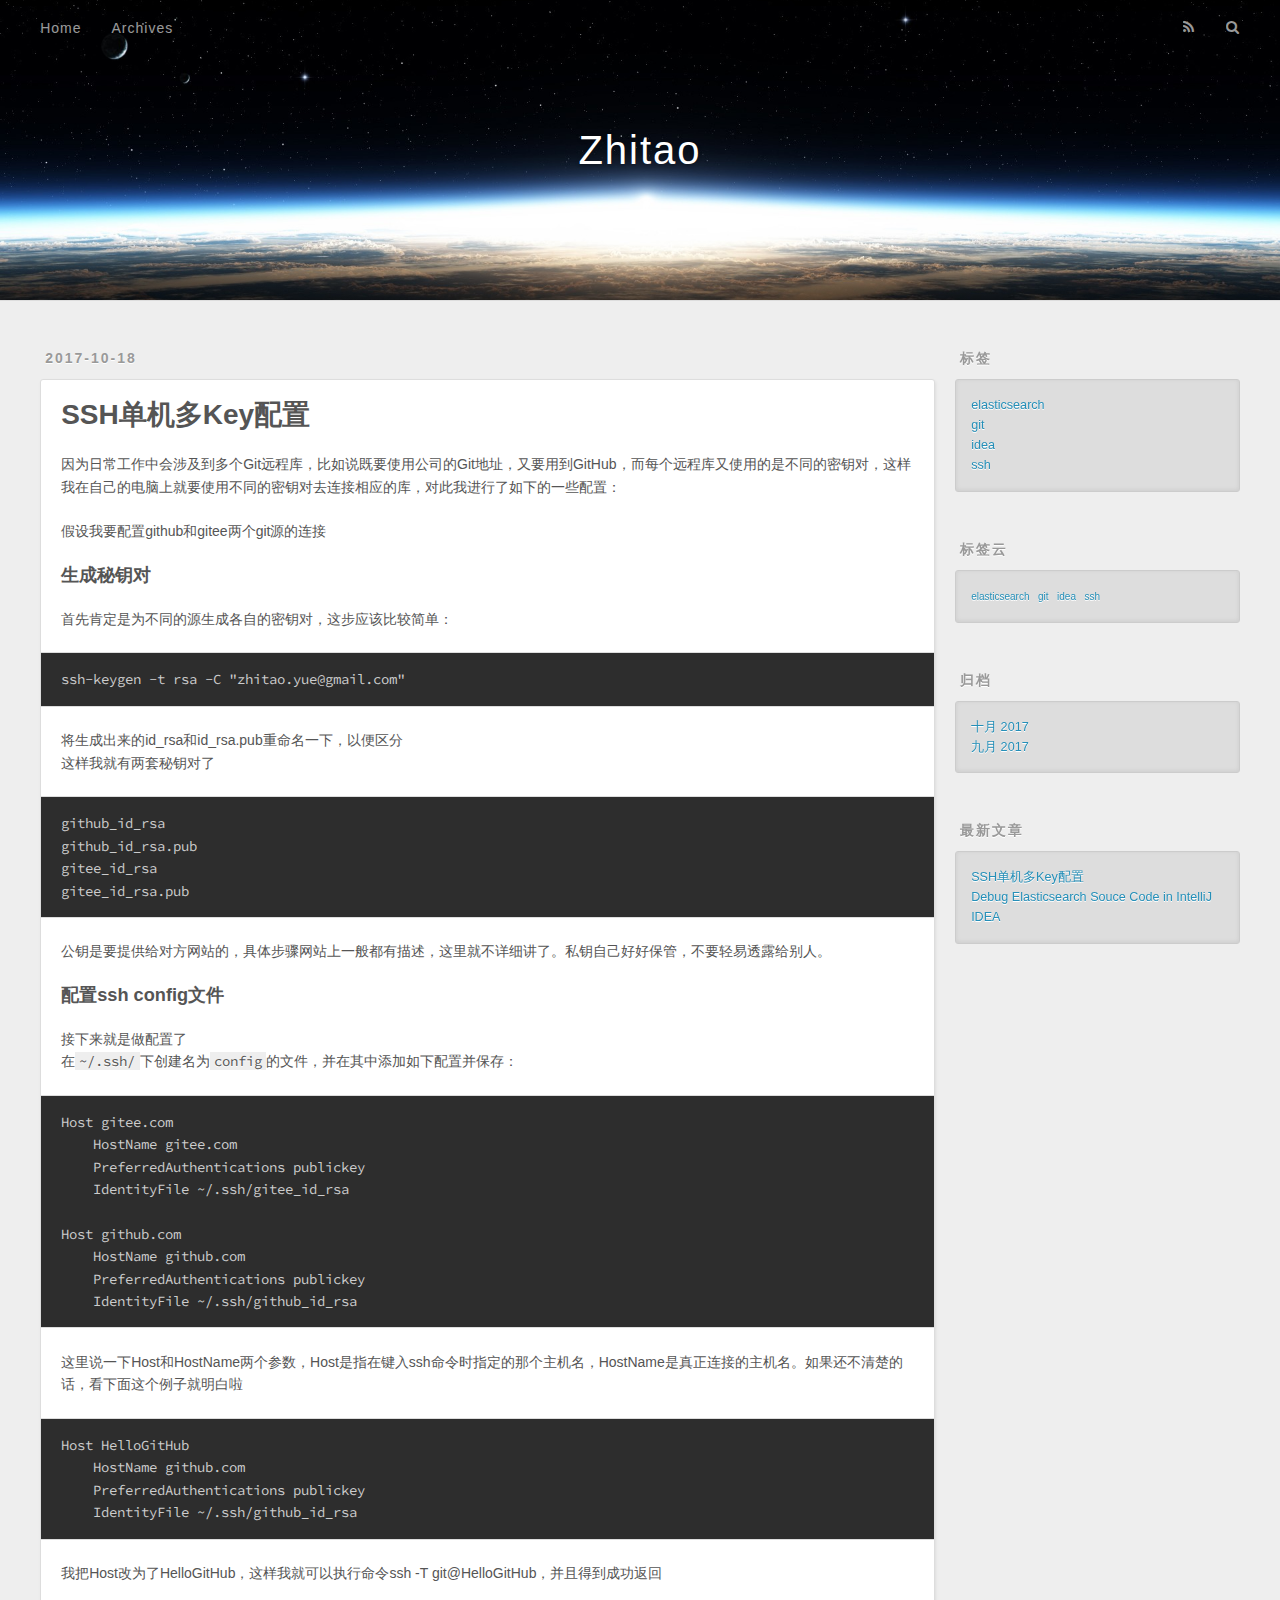
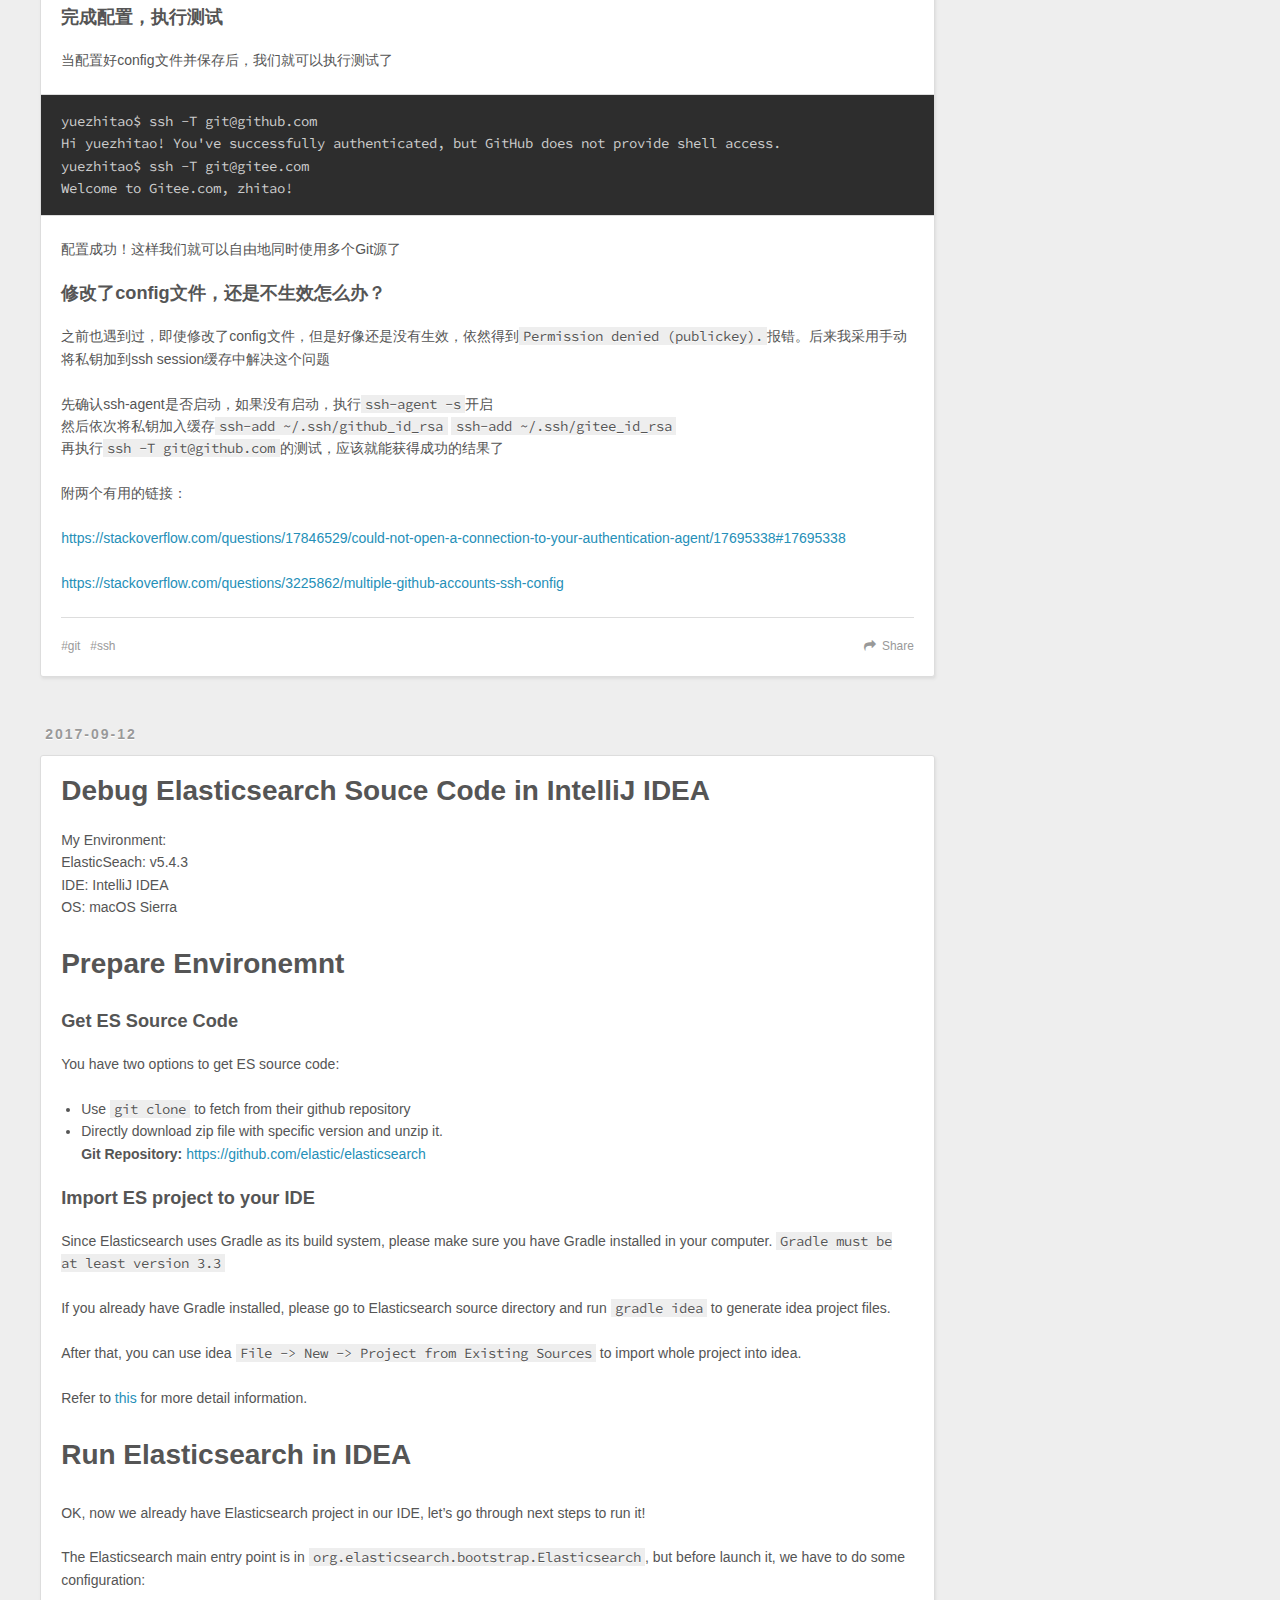
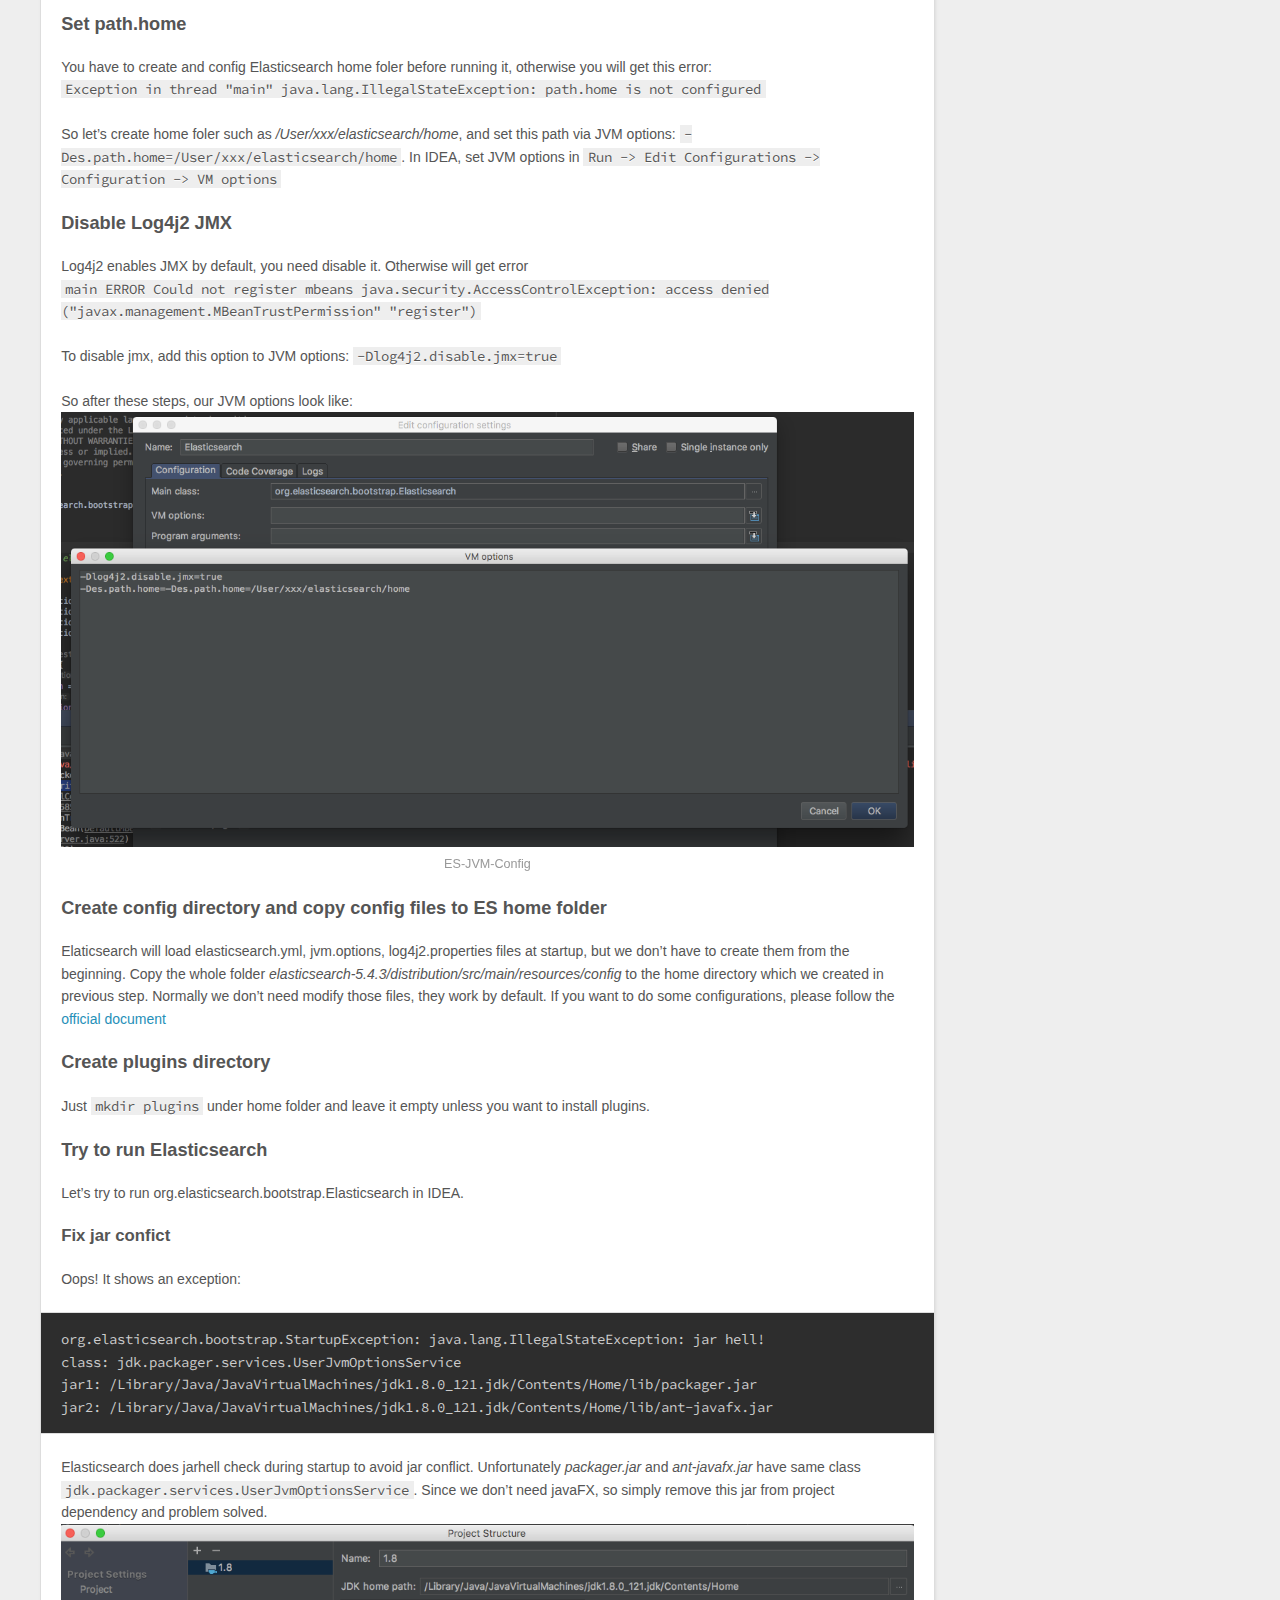
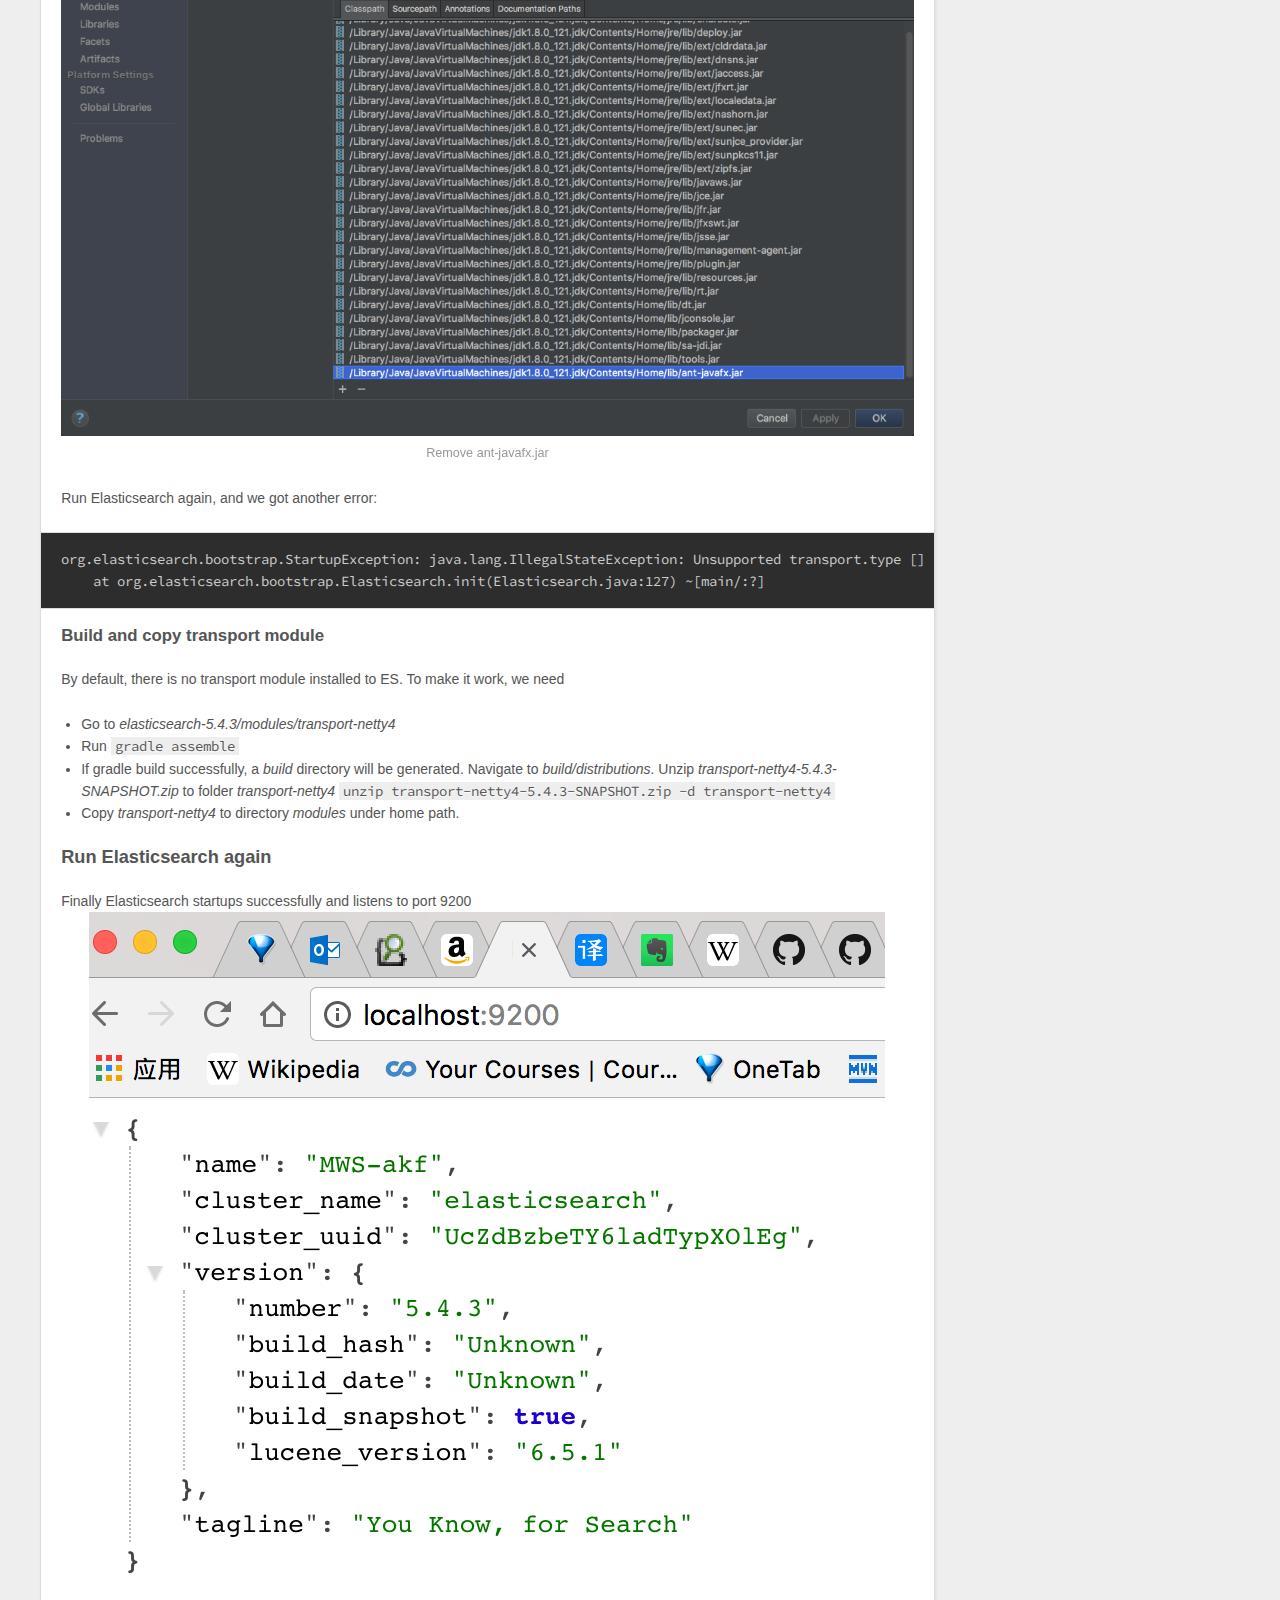
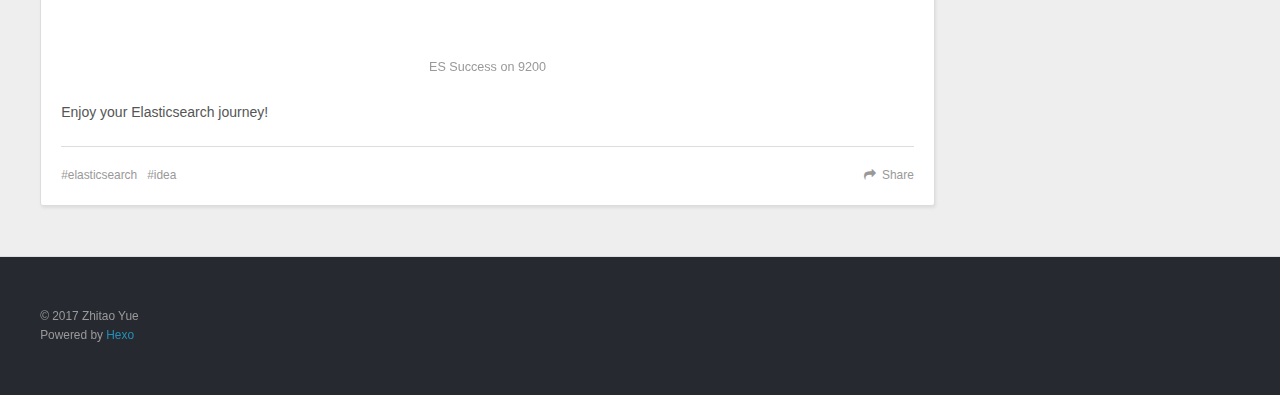
==== commit a0e9d5e5: "Site updated: 2017-10-18 15:52:38" ====
--- a/index.html
+++ b/index.html
@@ -125,7 +125,7 @@
       
     </div>
     <footer class="article-footer">
-      <a data-url="http://yuezhitao.github.io/2017/10/18/SSH单机多Key配置/" data-id="cj8wpqhm00002jzgwlot71r2h" class="article-share-link">Share</a>
+      <a data-url="http://yuezhitao.github.io/2017/10/18/SSH单机多Key配置/" data-id="cj8wpsjig0002lhgwqg6q5d5k" class="article-share-link">Share</a>
       
       
   <ul class="article-tag-list"><li class="article-tag-list-item"><a class="article-tag-list-link" href="/tags/git/">git</a></li><li class="article-tag-list-item"><a class="article-tag-list-link" href="/tags/ssh/">ssh</a></li></ul>
@@ -201,93 +201,11 @@
       
     </div>
     <footer class="article-footer">
-      <a data-url="http://yuezhitao.github.io/2017/09/12/Elasticsearch-SourceCode-IDEA-1/" data-id="cj8wpqhly0001jzgw62zdn0cw" class="article-share-link">Share</a>
+      <a data-url="http://yuezhitao.github.io/2017/09/12/Elasticsearch-SourceCode-IDEA-1/" data-id="cj8wpsjib0001lhgwgb90q4hh" class="article-share-link">Share</a>
       
       
   <ul class="article-tag-list"><li class="article-tag-list-item"><a class="article-tag-list-link" href="/tags/elasticsearch/">elasticsearch</a></li><li class="article-tag-list-item"><a class="article-tag-list-link" href="/tags/idea/">idea</a></li></ul>
 
-    </footer>
-  </div>
-  
-</article>
-
-
-  
-    <article id="post-Hello-World-From-Patsnap" class="article article-type-post" itemscope itemprop="blogPost">
-  <div class="article-meta">
-    <a href="/2017/09/12/Hello-World-From-Patsnap/" class="article-date">
-  <time datetime="2017-09-12T05:17:01.000Z" itemprop="datePublished">2017-09-12</time>
-</a>
-    
-  </div>
-  <div class="article-inner">
-    
-    
-      <header class="article-header">
-        
-  
-    <h1 itemprop="name">
-      <a class="article-title" href="/2017/09/12/Hello-World-From-Patsnap/">Hello World From Patsnap</a>
-    </h1>
-  
-
-      </header>
-    
-    <div class="article-entry" itemprop="articleBody">
-      
-        <p>IDEA 调试 Elasticsearch</p>
-
-      
-    </div>
-    <footer class="article-footer">
-      <a data-url="http://yuezhitao.github.io/2017/09/12/Hello-World-From-Patsnap/" data-id="cj8wpqhl60000jzgwv05aujln" class="article-share-link">Share</a>
-      
-      
-    </footer>
-  </div>
-  
-</article>
-
-
-  
-    <article id="post-hello-world" class="article article-type-post" itemscope itemprop="blogPost">
-  <div class="article-meta">
-    <a href="/2017/09/12/hello-world/" class="article-date">
-  <time datetime="2017-09-12T05:11:35.000Z" itemprop="datePublished">2017-09-12</time>
-</a>
-    
-  </div>
-  <div class="article-inner">
-    
-    
-      <header class="article-header">
-        
-  
-    <h1 itemprop="name">
-      <a class="article-title" href="/2017/09/12/hello-world/">Hello World</a>
-    </h1>
-  
-
-      </header>
-    
-    <div class="article-entry" itemprop="articleBody">
-      
-        <p>Welcome to <a href="https://hexo.io/" target="_blank" rel="external">Hexo</a>! This is your very first post. Check <a href="https://hexo.io/docs/" target="_blank" rel="external">documentation</a> for more info. If you get any problems when using Hexo, you can find the answer in <a href="https://hexo.io/docs/troubleshooting.html" target="_blank" rel="external">troubleshooting</a> or you can ask me on <a href="https://github.com/hexojs/hexo/issues" target="_blank" rel="external">GitHub</a>.</p>
-<h2 id="Quick-Start"><a href="#Quick-Start" class="headerlink" title="Quick Start"></a>Quick Start</h2><h3 id="Create-a-new-post"><a href="#Create-a-new-post" class="headerlink" title="Create a new post"></a>Create a new post</h3><figure class="highlight bash"><table><tr><td class="gutter"><pre><div class="line">1</div></pre></td><td class="code"><pre><div class="line">$ hexo new <span class="string">"My New Post"</span></div></pre></td></tr></table></figure>
-<p>More info: <a href="https://hexo.io/docs/writing.html" target="_blank" rel="external">Writing</a></p>
-<h3 id="Run-server"><a href="#Run-server" class="headerlink" title="Run server"></a>Run server</h3><figure class="highlight bash"><table><tr><td class="gutter"><pre><div class="line">1</div></pre></td><td class="code"><pre><div class="line">$ hexo server</div></pre></td></tr></table></figure>
-<p>More info: <a href="https://hexo.io/docs/server.html" target="_blank" rel="external">Server</a></p>
-<h3 id="Generate-static-files"><a href="#Generate-static-files" class="headerlink" title="Generate static files"></a>Generate static files</h3><figure class="highlight bash"><table><tr><td class="gutter"><pre><div class="line">1</div></pre></td><td class="code"><pre><div class="line">$ hexo generate</div></pre></td></tr></table></figure>
-<p>More info: <a href="https://hexo.io/docs/generating.html" target="_blank" rel="external">Generating</a></p>
-<h3 id="Deploy-to-remote-sites"><a href="#Deploy-to-remote-sites" class="headerlink" title="Deploy to remote sites"></a>Deploy to remote sites</h3><figure class="highlight bash"><table><tr><td class="gutter"><pre><div class="line">1</div></pre></td><td class="code"><pre><div class="line">$ hexo deploy</div></pre></td></tr></table></figure>
-<p>More info: <a href="https://hexo.io/docs/deployment.html" target="_blank" rel="external">Deployment</a></p>
-
-      
-    </div>
-    <footer class="article-footer">
-      <a data-url="http://yuezhitao.github.io/2017/09/12/hello-world/" data-id="cj8wpqhm70004jzgwall98ii3" class="article-share-link">Share</a>
-      
-      
     </footer>
   </div>
   
@@ -346,14 +264,6 @@
             <a href="/2017/09/12/Elasticsearch-SourceCode-IDEA-1/">Debug Elasticsearch Souce Code in IntelliJ IDEA</a>
           </li>
         
-          <li>
-            <a href="/2017/09/12/Hello-World-From-Patsnap/">Hello World From Patsnap</a>
-          </li>
-        
-          <li>
-            <a href="/2017/09/12/hello-world/">Hello World</a>
-          </li>
-        
       </ul>
     </div>
   </div>
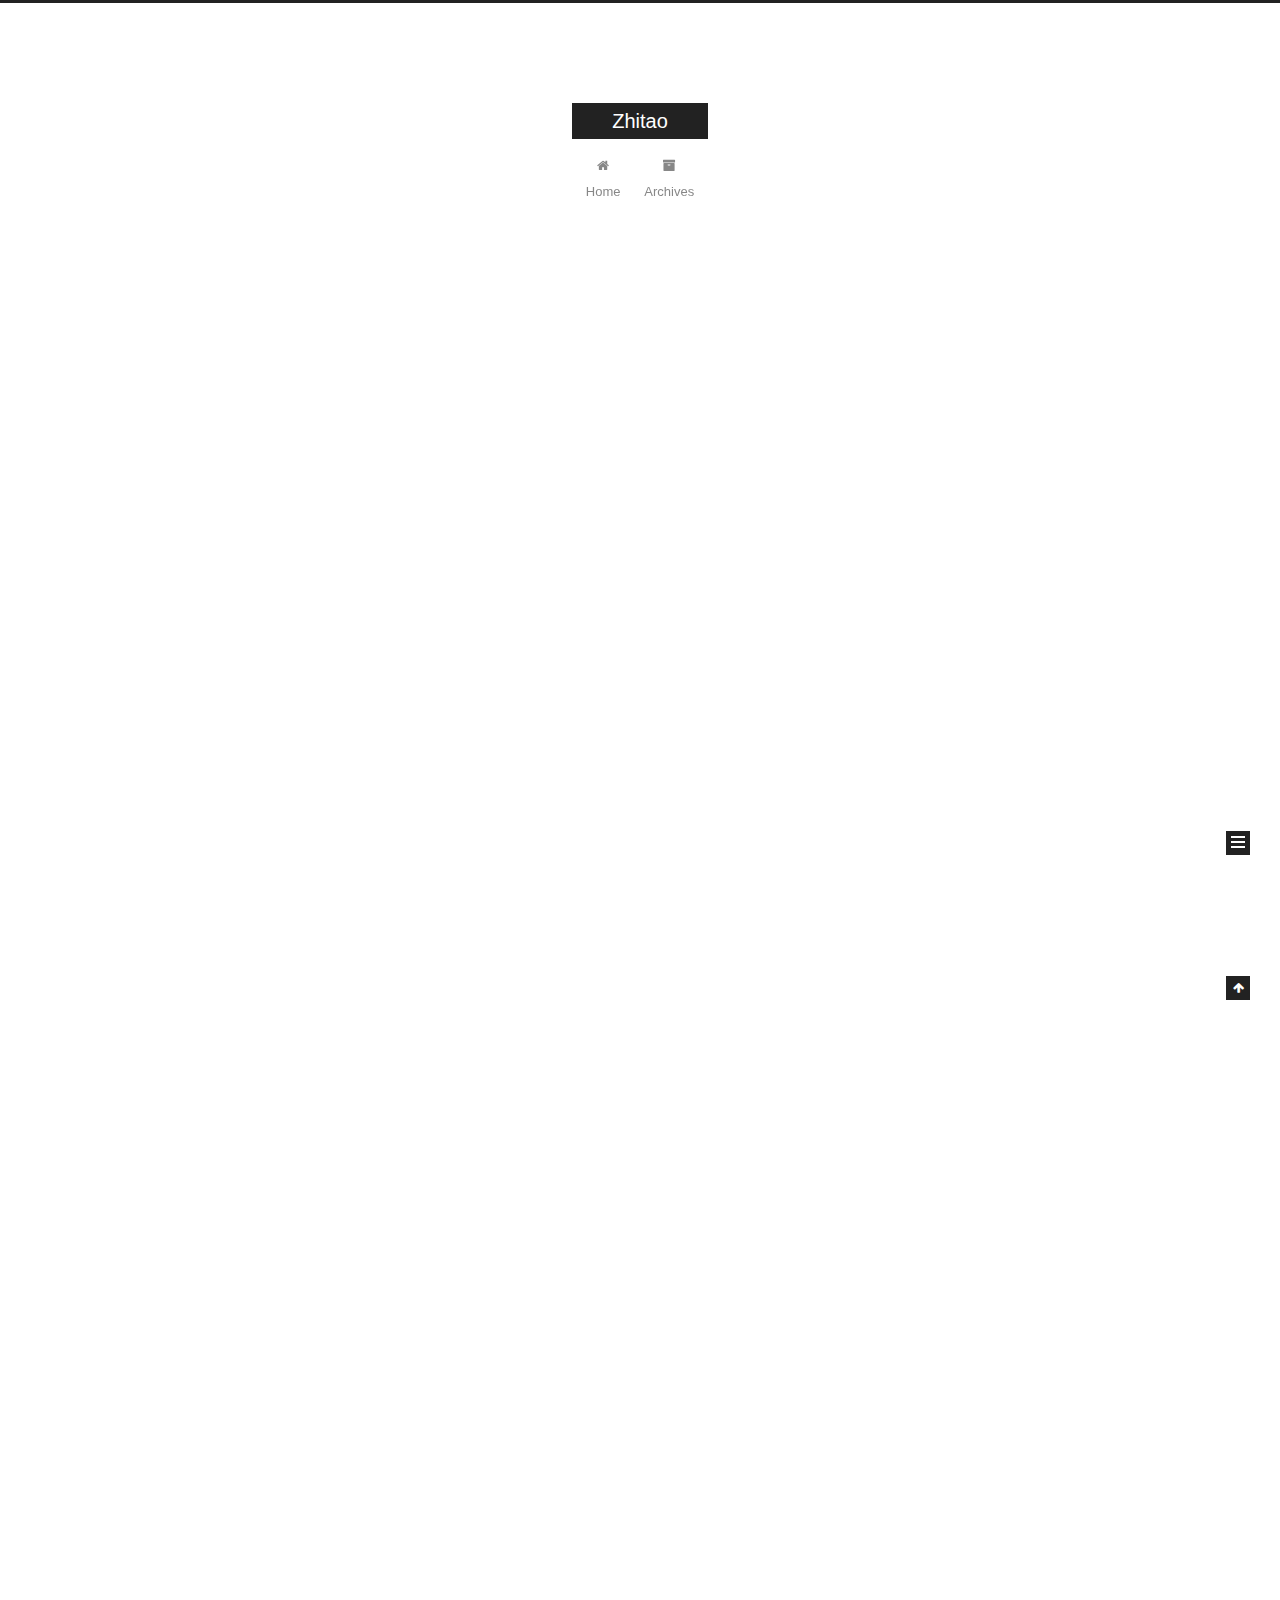
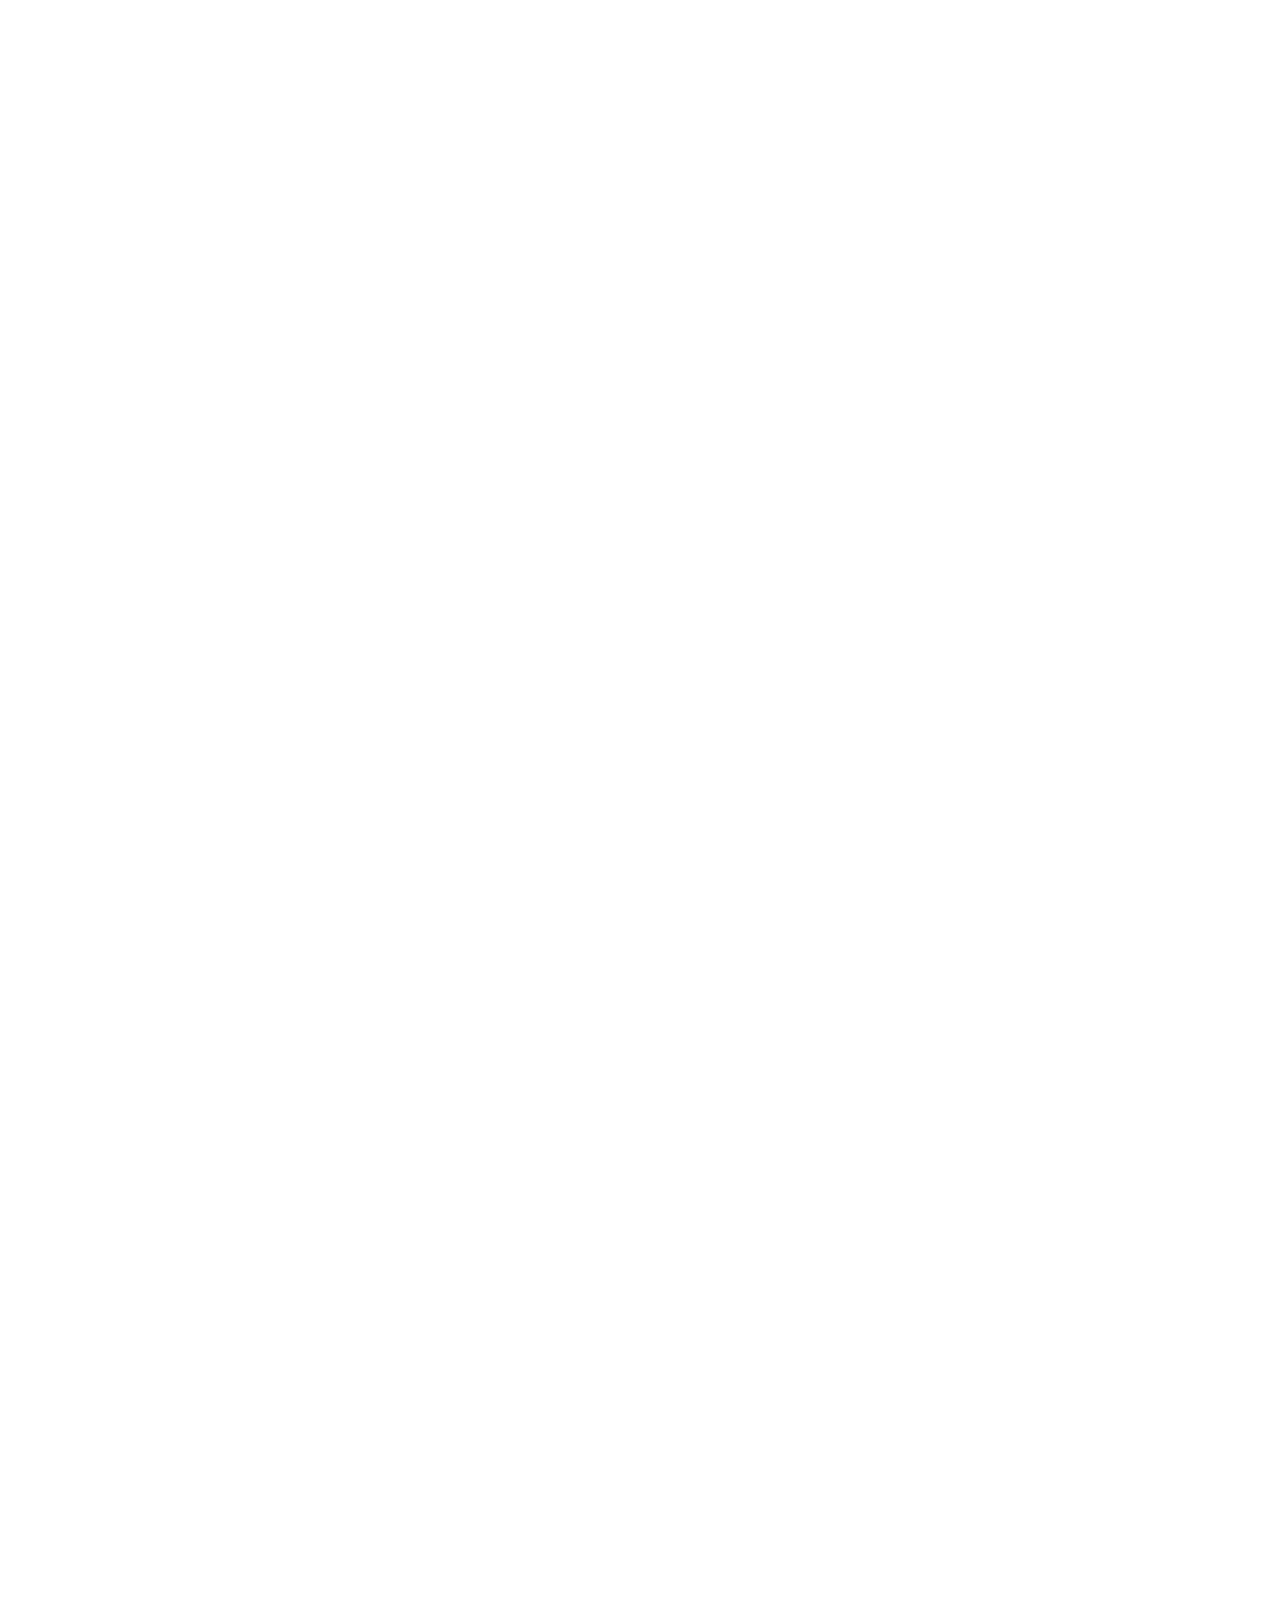
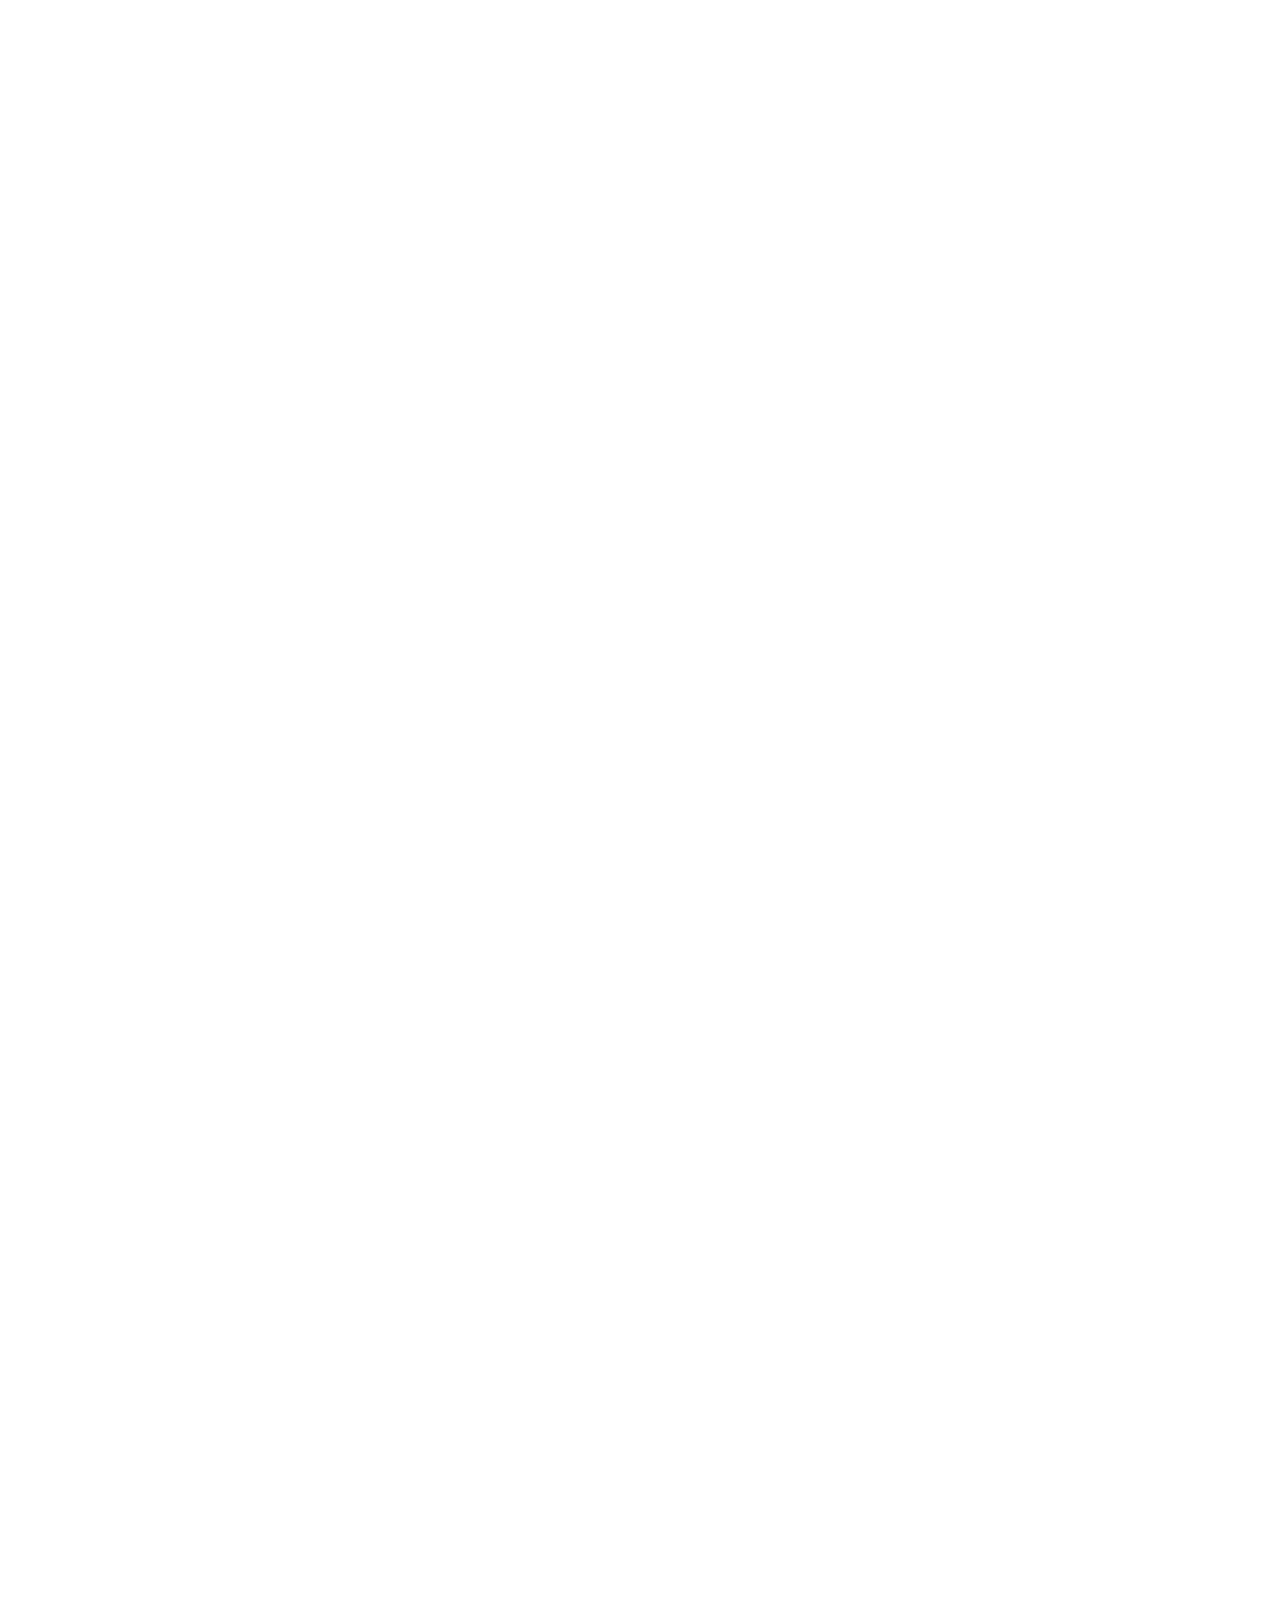
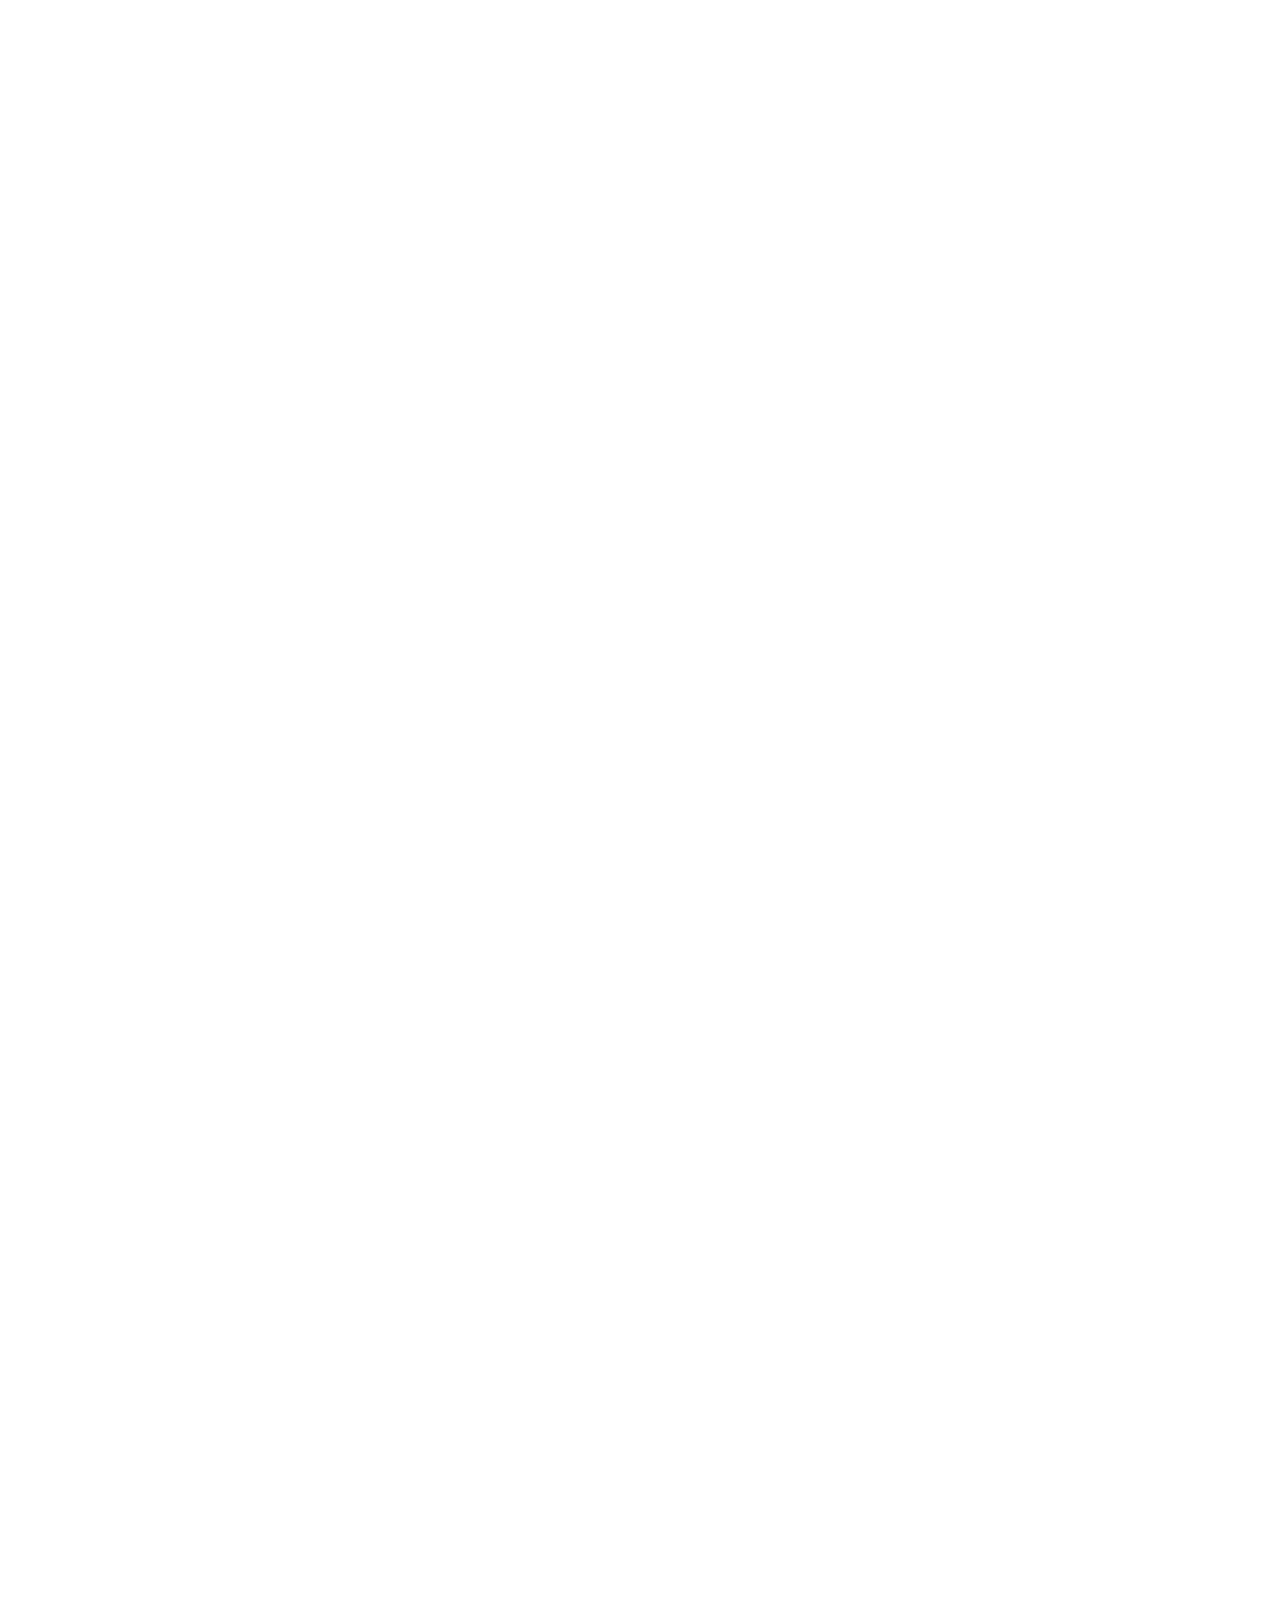
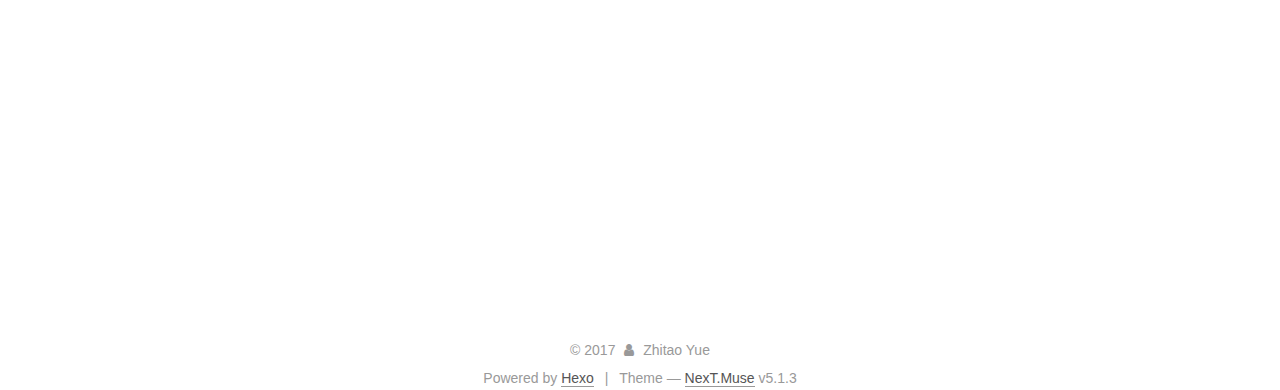
==== commit 5b62ad61: "Site updated: 2017-10-18 18:17:26" ====
--- a/index.html
+++ b/index.html
@@ -1,90 +1,317 @@
 <!DOCTYPE html>
-<html>
+
+
+
+  
+
+
+<html class="theme-next muse use-motion" lang="en">
 <head>
-  <meta charset="utf-8">
-  
-  <title>Zhitao</title>
-  <meta name="viewport" content="width=device-width, initial-scale=1, maximum-scale=1">
-  <meta property="og:type" content="website">
+  <meta charset="UTF-8"/>
+<meta http-equiv="X-UA-Compatible" content="IE=edge" />
+<meta name="viewport" content="width=device-width, initial-scale=1, maximum-scale=1"/>
+<meta name="theme-color" content="#222">
+
+
+
+
+
+
+
+
+
+<meta http-equiv="Cache-Control" content="no-transform" />
+<meta http-equiv="Cache-Control" content="no-siteapp" />
+
+
+
+
+
+
+
+
+
+
+
+
+
+
+
+
+  
+  
+  <link href="/lib/fancybox/source/jquery.fancybox.css?v=2.1.5" rel="stylesheet" type="text/css" />
+
+
+
+
+
+
+
+<link href="/lib/font-awesome/css/font-awesome.min.css?v=4.6.2" rel="stylesheet" type="text/css" />
+
+<link href="/css/main.css?v=5.1.3" rel="stylesheet" type="text/css" />
+
+
+  <link rel="apple-touch-icon" sizes="180x180" href="/images/apple-touch-icon.png?v=5.1.3">
+
+
+  <link rel="icon" type="image/png" sizes="32x32" href="/images/favicon-32x32.png?v=5.1.3">
+
+
+  <link rel="icon" type="image/png" sizes="16x16" href="/images/favicon-16x16.png?v=5.1.3">
+
+
+  <link rel="mask-icon" href="/images/logo.svg?v=5.1.3" color="#222">
+
+
+
+
+
+  <meta name="keywords" content="Hexo, NexT" />
+
+
+
+
+
+
+
+
+
+
+<meta property="og:type" content="website">
 <meta property="og:title" content="Zhitao">
 <meta property="og:url" content="http://yuezhitao.github.io/index.html">
 <meta property="og:site_name" content="Zhitao">
-<meta property="og:locale" content="zh-CN">
+<meta property="og:locale" content="en">
 <meta name="twitter:card" content="summary">
 <meta name="twitter:title" content="Zhitao">
-  
-    <link rel="alternate" href="/atom.xml" title="Zhitao" type="application/atom+xml">
-  
-  
-    <link rel="icon" href="/favicon.png">
-  
-  
-    <link href="//fonts.googleapis.com/css?family=Source+Code+Pro" rel="stylesheet" type="text/css">
-  
-  <link rel="stylesheet" href="/css/style.css">
-  
+
+
+
+<script type="text/javascript" id="hexo.configurations">
+  var NexT = window.NexT || {};
+  var CONFIG = {
+    root: '/',
+    scheme: 'Muse',
+    version: '5.1.3',
+    sidebar: {"position":"left","display":"hide","offset":12,"b2t":false,"scrollpercent":false,"onmobile":false},
+    fancybox: true,
+    tabs: true,
+    motion: {"enable":true,"async":false,"transition":{"post_block":"fadeIn","post_header":"slideDownIn","post_body":"slideDownIn","coll_header":"slideLeftIn","sidebar":"slideUpIn"}},
+    duoshuo: {
+      userId: '0',
+      author: 'Author'
+    },
+    algolia: {
+      applicationID: '',
+      apiKey: '',
+      indexName: '',
+      hits: {"per_page":10},
+      labels: {"input_placeholder":"Search for Posts","hits_empty":"We didn't find any results for the search: ${query}","hits_stats":"${hits} results found in ${time} ms"}
+    }
+  };
+</script>
+
+
+
+  <link rel="canonical" href="http://yuezhitao.github.io/"/>
+
+
+
+
+
+  <title>Zhitao</title>
+  
+
+
+
+
+
+
+
 
 </head>
 
-<body>
-  <div id="container">
-    <div id="wrap">
-      <header id="header">
-  <div id="banner"></div>
-  <div id="header-outer" class="outer">
-    <div id="header-title" class="inner">
-      <h1 id="logo-wrap">
-        <a href="/" id="logo">Zhitao</a>
-      </h1>
-      
+<body itemscope itemtype="http://schema.org/WebPage" lang="en">
+
+  
+  
+    
+  
+
+  <div class="container sidebar-position-left 
+  page-home">
+    <div class="headband"></div>
+
+    <header id="header" class="header" itemscope itemtype="http://schema.org/WPHeader">
+      <div class="header-inner"><div class="site-brand-wrapper">
+  <div class="site-meta ">
+    
+
+    <div class="custom-logo-site-title">
+      <a href="/"  class="brand" rel="start">
+        <span class="logo-line-before"><i></i></span>
+        <span class="site-title">Zhitao</span>
+        <span class="logo-line-after"><i></i></span>
+      </a>
     </div>
-    <div id="header-inner" class="inner">
-      <nav id="main-nav">
-        <a id="main-nav-toggle" class="nav-icon"></a>
-        
-          <a class="main-nav-link" href="/">Home</a>
-        
-          <a class="main-nav-link" href="/archives">Archives</a>
-        
-      </nav>
-      <nav id="sub-nav">
-        
-          <a id="nav-rss-link" class="nav-icon" href="/atom.xml" title="RSS Feed"></a>
-        
-        <a id="nav-search-btn" class="nav-icon" title="搜索"></a>
-      </nav>
-      <div id="search-form-wrap">
-        <form action="//google.com/search" method="get" accept-charset="UTF-8" class="search-form"><input type="search" name="q" class="search-form-input" placeholder="Search"><button type="submit" class="search-form-submit">&#xF002;</button><input type="hidden" name="sitesearch" value="http://yuezhitao.github.io"></form>
-      </div>
-    </div>
+      
+        <p class="site-subtitle"></p>
+      
   </div>
-</header>
-      <div class="outer">
-        <section id="main">
-  
-    <article id="post-SSH单机多Key配置" class="article article-type-post" itemscope itemprop="blogPost">
-  <div class="article-meta">
-    <a href="/2017/10/18/SSH单机多Key配置/" class="article-date">
-  <time datetime="2017-10-18T05:48:48.000Z" itemprop="datePublished">2017-10-18</time>
-</a>
-    
+
+  <div class="site-nav-toggle">
+    <button>
+      <span class="btn-bar"></span>
+      <span class="btn-bar"></span>
+      <span class="btn-bar"></span>
+    </button>
   </div>
-  <div class="article-inner">
-    
-    
-      <header class="article-header">
-        
-  
-    <h1 itemprop="name">
-      <a class="article-title" href="/2017/10/18/SSH单机多Key配置/">SSH单机多Key配置</a>
-    </h1>
-  
-
+</div>
+
+<nav class="site-nav">
+  
+
+  
+    <ul id="menu" class="menu">
+      
+        
+        <li class="menu-item menu-item-home">
+          <a href="/" rel="section">
+            
+              <i class="menu-item-icon fa fa-fw fa-home"></i> <br />
+            
+            Home
+          </a>
+        </li>
+      
+        
+        <li class="menu-item menu-item-archives">
+          <a href="/archives/" rel="section">
+            
+              <i class="menu-item-icon fa fa-fw fa-archive"></i> <br />
+            
+            Archives
+          </a>
+        </li>
+      
+
+      
+    </ul>
+  
+
+  
+</nav>
+
+
+
+ </div>
+    </header>
+
+    <main id="main" class="main">
+      <div class="main-inner">
+        <div class="content-wrap">
+          <div id="content" class="content">
+            
+  <section id="posts" class="posts-expand">
+    
+      
+
+  
+
+  
+  
+  
+
+  <article class="post post-type-normal" itemscope itemtype="http://schema.org/Article">
+  
+  
+  
+  <div class="post-block">
+    <link itemprop="mainEntityOfPage" href="http://yuezhitao.github.io/2017/10/18/SSH单机多Key配置/">
+
+    <span hidden itemprop="author" itemscope itemtype="http://schema.org/Person">
+      <meta itemprop="name" content="Zhitao Yue">
+      <meta itemprop="description" content="">
+      <meta itemprop="image" content="/images/avatar.gif">
+    </span>
+
+    <span hidden itemprop="publisher" itemscope itemtype="http://schema.org/Organization">
+      <meta itemprop="name" content="Zhitao">
+    </span>
+
+    
+      <header class="post-header">
+
+        
+        
+          <h1 class="post-title" itemprop="name headline">
+                
+                <a class="post-title-link" href="/2017/10/18/SSH单机多Key配置/" itemprop="url">SSH单机多Key配置</a></h1>
+        
+
+        <div class="post-meta">
+          <span class="post-time">
+            
+              <span class="post-meta-item-icon">
+                <i class="fa fa-calendar-o"></i>
+              </span>
+              
+                <span class="post-meta-item-text">Posted on</span>
+              
+              <time title="Post created" itemprop="dateCreated datePublished" datetime="2017-10-18T13:48:48+08:00">
+                2017-10-18
+              </time>
+            
+
+            
+
+            
+          </span>
+
+          
+
+          
+            
+              <span class="post-comments-count">
+                <span class="post-meta-divider">|</span>
+                <span class="post-meta-item-icon">
+                  <i class="fa fa-comment-o"></i>
+                </span>
+                <a href="/2017/10/18/SSH单机多Key配置/#comments" itemprop="discussionUrl">
+                  <span class="post-comments-count disqus-comment-count"
+                        data-disqus-identifier="2017/10/18/SSH单机多Key配置/" itemprop="commentCount"></span>
+                </a>
+              </span>
+            
+          
+
+          
+          
+
+          
+
+          
+
+          
+
+        </div>
       </header>
     
-    <div class="article-entry" itemprop="articleBody">
-      
-        <p>因为日常工作中会涉及到多个Git远程库，比如说既要使用公司的Git地址，又要用到GitHub，而每个远程库又使用的是不同的密钥对，这样我在自己的电脑上就要使用不同的密钥对去连接相应的库，对此我进行了如下的一些配置：</p>
+
+    
+    
+    
+    <div class="post-body" itemprop="articleBody">
+
+      
+      
+
+      
+        
+          
+            <p>因为日常工作中会涉及到多个Git远程库，比如说既要使用公司的Git地址，又要用到GitHub，而每个远程库又使用的是不同的密钥对，这样我在自己的电脑上就要使用不同的密钥对去连接相应的库，对此我进行了如下的一些配置：</p>
 <p>假设我要配置github和gitee两个git源的连接</p>
 <h3 id="生成秘钥对"><a href="#生成秘钥对" class="headerlink" title="生成秘钥对"></a>生成秘钥对</h3><p>首先肯定是为不同的源生成各自的密钥对，这步应该比较简单：</p>
 <pre><code>ssh-keygen -t rsa -C &quot;zhitao.yue@gmail.com&quot;
@@ -122,44 +349,136 @@
 <p><a href="https://stackoverflow.com/questions/17846529/could-not-open-a-connection-to-your-authentication-agent/17695338#17695338" target="_blank" rel="external">https://stackoverflow.com/questions/17846529/could-not-open-a-connection-to-your-authentication-agent/17695338#17695338</a></p>
 <p><a href="https://stackoverflow.com/questions/3225862/multiple-github-accounts-ssh-config" target="_blank" rel="external">https://stackoverflow.com/questions/3225862/multiple-github-accounts-ssh-config</a></p>
 
+          
+        
       
     </div>
-    <footer class="article-footer">
-      <a data-url="http://yuezhitao.github.io/2017/10/18/SSH单机多Key配置/" data-id="cj8wpsjig0002lhgwqg6q5d5k" class="article-share-link">Share</a>
-      
-      
-  <ul class="article-tag-list"><li class="article-tag-list-item"><a class="article-tag-list-link" href="/tags/git/">git</a></li><li class="article-tag-list-item"><a class="article-tag-list-link" href="/tags/ssh/">ssh</a></li></ul>
-
+    
+    
+    
+
+    
+
+    
+
+    
+
+    <footer class="post-footer">
+      
+
+      
+
+      
+
+      
+      
+        <div class="post-eof"></div>
+      
     </footer>
   </div>
   
-</article>
-
-
-  
-    <article id="post-Elasticsearch-SourceCode-IDEA-1" class="article article-type-post" itemscope itemprop="blogPost">
-  <div class="article-meta">
-    <a href="/2017/09/12/Elasticsearch-SourceCode-IDEA-1/" class="article-date">
-  <time datetime="2017-09-12T08:35:47.000Z" itemprop="datePublished">2017-09-12</time>
-</a>
-    
-  </div>
-  <div class="article-inner">
-    
-    
-      <header class="article-header">
-        
-  
-    <h1 itemprop="name">
-      <a class="article-title" href="/2017/09/12/Elasticsearch-SourceCode-IDEA-1/">Debug Elasticsearch Souce Code in IntelliJ IDEA</a>
-    </h1>
-  
-
+  
+  
+  </article>
+
+
+    
+      
+
+  
+
+  
+  
+  
+
+  <article class="post post-type-normal" itemscope itemtype="http://schema.org/Article">
+  
+  
+  
+  <div class="post-block">
+    <link itemprop="mainEntityOfPage" href="http://yuezhitao.github.io/2017/09/12/Elasticsearch-SourceCode-IDEA-1/">
+
+    <span hidden itemprop="author" itemscope itemtype="http://schema.org/Person">
+      <meta itemprop="name" content="Zhitao Yue">
+      <meta itemprop="description" content="">
+      <meta itemprop="image" content="/images/avatar.gif">
+    </span>
+
+    <span hidden itemprop="publisher" itemscope itemtype="http://schema.org/Organization">
+      <meta itemprop="name" content="Zhitao">
+    </span>
+
+    
+      <header class="post-header">
+
+        
+        
+          <h1 class="post-title" itemprop="name headline">
+                
+                <a class="post-title-link" href="/2017/09/12/Elasticsearch-SourceCode-IDEA-1/" itemprop="url">Debug Elasticsearch Souce Code in IntelliJ IDEA</a></h1>
+        
+
+        <div class="post-meta">
+          <span class="post-time">
+            
+              <span class="post-meta-item-icon">
+                <i class="fa fa-calendar-o"></i>
+              </span>
+              
+                <span class="post-meta-item-text">Posted on</span>
+              
+              <time title="Post created" itemprop="dateCreated datePublished" datetime="2017-09-12T16:35:47+08:00">
+                2017-09-12
+              </time>
+            
+
+            
+
+            
+          </span>
+
+          
+
+          
+            
+              <span class="post-comments-count">
+                <span class="post-meta-divider">|</span>
+                <span class="post-meta-item-icon">
+                  <i class="fa fa-comment-o"></i>
+                </span>
+                <a href="/2017/09/12/Elasticsearch-SourceCode-IDEA-1/#comments" itemprop="discussionUrl">
+                  <span class="post-comments-count disqus-comment-count"
+                        data-disqus-identifier="2017/09/12/Elasticsearch-SourceCode-IDEA-1/" itemprop="commentCount"></span>
+                </a>
+              </span>
+            
+          
+
+          
+          
+
+          
+
+          
+
+          
+
+        </div>
       </header>
     
-    <div class="article-entry" itemprop="articleBody">
-      
-        <p>My Environment:<br>ElasticSeach: v5.4.3<br>IDE: IntelliJ IDEA<br>OS: macOS Sierra</p>
+
+    
+    
+    
+    <div class="post-body" itemprop="articleBody">
+
+      
+      
+
+      
+        
+          
+            <p>My Environment:<br>ElasticSeach: v5.4.3<br>IDE: IntelliJ IDEA<br>OS: macOS Sierra</p>
 <h1 id="Prepare-Environemnt"><a href="#Prepare-Environemnt" class="headerlink" title="Prepare Environemnt"></a>Prepare Environemnt</h1><h3 id="Get-ES-Source-Code"><a href="#Get-ES-Source-Code" class="headerlink" title="Get ES Source Code"></a>Get ES Source Code</h3><p>You have two options to get ES source code:</p>
 <ul>
 <li>Use <code>git clone</code> to fetch from their github repository</li>
@@ -198,108 +517,301 @@
 <h3 id="Run-Elasticsearch-again"><a href="#Run-Elasticsearch-again" class="headerlink" title="Run Elasticsearch again"></a>Run Elasticsearch again</h3><p>Finally Elasticsearch startups successfully and listens to port 9200<br><img src="/images/es-startup-9200.png" alt="ES Success on 9200"></p>
 <p>Enjoy your Elasticsearch journey!</p>
 
+          
+        
       
     </div>
-    <footer class="article-footer">
-      <a data-url="http://yuezhitao.github.io/2017/09/12/Elasticsearch-SourceCode-IDEA-1/" data-id="cj8wpsjib0001lhgwgb90q4hh" class="article-share-link">Share</a>
-      
-      
-  <ul class="article-tag-list"><li class="article-tag-list-item"><a class="article-tag-list-link" href="/tags/elasticsearch/">elasticsearch</a></li><li class="article-tag-list-item"><a class="article-tag-list-link" href="/tags/idea/">idea</a></li></ul>
-
+    
+    
+    
+
+    
+
+    
+
+    
+
+    <footer class="post-footer">
+      
+
+      
+
+      
+
+      
+      
+        <div class="post-eof"></div>
+      
     </footer>
   </div>
   
-</article>
-
-
-  
-
-</section>
-        
-          <aside id="sidebar">
-  
-    
-
-  
-    
-  <div class="widget-wrap">
-    <h3 class="widget-title">标签</h3>
-    <div class="widget">
-      <ul class="tag-list"><li class="tag-list-item"><a class="tag-list-link" href="/tags/elasticsearch/">elasticsearch</a></li><li class="tag-list-item"><a class="tag-list-link" href="/tags/git/">git</a></li><li class="tag-list-item"><a class="tag-list-link" href="/tags/idea/">idea</a></li><li class="tag-list-item"><a class="tag-list-link" href="/tags/ssh/">ssh</a></li></ul>
+  
+  
+  </article>
+
+
+    
+  </section>
+
+  
+
+
+          </div>
+          
+
+
+          
+
+        </div>
+        
+          
+  
+  <div class="sidebar-toggle">
+    <div class="sidebar-toggle-line-wrap">
+      <span class="sidebar-toggle-line sidebar-toggle-line-first"></span>
+      <span class="sidebar-toggle-line sidebar-toggle-line-middle"></span>
+      <span class="sidebar-toggle-line sidebar-toggle-line-last"></span>
     </div>
   </div>
 
-
-  
-    
-  <div class="widget-wrap">
-    <h3 class="widget-title">标签云</h3>
-    <div class="widget tagcloud">
-      <a href="/tags/elasticsearch/" style="font-size: 10px;">elasticsearch</a> <a href="/tags/git/" style="font-size: 10px;">git</a> <a href="/tags/idea/" style="font-size: 10px;">idea</a> <a href="/tags/ssh/" style="font-size: 10px;">ssh</a>
+  <aside id="sidebar" class="sidebar">
+    
+    <div class="sidebar-inner">
+
+      
+
+      
+
+      <section class="site-overview-wrap sidebar-panel sidebar-panel-active">
+        <div class="site-overview">
+          <div class="site-author motion-element" itemprop="author" itemscope itemtype="http://schema.org/Person">
+            
+              <p class="site-author-name" itemprop="name">Zhitao Yue</p>
+              <p class="site-description motion-element" itemprop="description"></p>
+          </div>
+
+          <nav class="site-state motion-element">
+
+            
+              <div class="site-state-item site-state-posts">
+              
+                <a href="/archives/">
+              
+                  <span class="site-state-item-count">2</span>
+                  <span class="site-state-item-name">posts</span>
+                </a>
+              </div>
+            
+
+            
+
+            
+              
+              
+              <div class="site-state-item site-state-tags">
+                
+                  <span class="site-state-item-count">4</span>
+                  <span class="site-state-item-name">tags</span>
+                
+              </div>
+            
+
+          </nav>
+
+          
+
+          <div class="links-of-author motion-element">
+            
+          </div>
+
+          
+          
+
+          
+          
+
+          
+
+        </div>
+      </section>
+
+      
+
+      
+
     </div>
+  </aside>
+
+
+        
+      </div>
+    </main>
+
+    <footer id="footer" class="footer">
+      <div class="footer-inner">
+        <div class="copyright">&copy; <span itemprop="copyrightYear">2017</span>
+  <span class="with-love">
+    <i class="fa fa-user"></i>
+  </span>
+  <span class="author" itemprop="copyrightHolder">Zhitao Yue</span>
+
+  
+</div>
+
+
+  <div class="powered-by">Powered by <a class="theme-link" target="_blank" href="https://hexo.io">Hexo</a></div>
+
+
+
+  <span class="post-meta-divider">|</span>
+
+
+
+  <div class="theme-info">Theme &mdash; <a class="theme-link" target="_blank" href="https://github.com/iissnan/hexo-theme-next">NexT.Muse</a> v5.1.3</div>
+
+
+
+
+        
+
+
+
+
+
+
+
+        
+      </div>
+    </footer>
+
+    
+      <div class="back-to-top">
+        <i class="fa fa-arrow-up"></i>
+        
+      </div>
+    
+
   </div>
 
   
-    
-  <div class="widget-wrap">
-    <h3 class="widget-title">归档</h3>
-    <div class="widget">
-      <ul class="archive-list"><li class="archive-list-item"><a class="archive-list-link" href="/archives/2017/10/">十月 2017</a></li><li class="archive-list-item"><a class="archive-list-link" href="/archives/2017/09/">九月 2017</a></li></ul>
-    </div>
-  </div>
-
-
-  
-    
-  <div class="widget-wrap">
-    <h3 class="widget-title">最新文章</h3>
-    <div class="widget">
-      <ul>
-        
-          <li>
-            <a href="/2017/10/18/SSH单机多Key配置/">SSH单机多Key配置</a>
-          </li>
-        
-          <li>
-            <a href="/2017/09/12/Elasticsearch-SourceCode-IDEA-1/">Debug Elasticsearch Souce Code in IntelliJ IDEA</a>
-          </li>
-        
-      </ul>
-    </div>
-  </div>
-
-  
-</aside>
-        
-      </div>
-      <footer id="footer">
-  
-  <div class="outer">
-    <div id="footer-info" class="inner">
-      &copy; 2017 Zhitao Yue<br>
-      Powered by <a href="http://hexo.io/" target="_blank">Hexo</a>
-    </div>
-  </div>
-</footer>
-    </div>
-    <nav id="mobile-nav">
-  
-    <a href="/" class="mobile-nav-link">Home</a>
-  
-    <a href="/archives" class="mobile-nav-link">Archives</a>
-  
-</nav>
-    
-
-<script src="//ajax.googleapis.com/ajax/libs/jquery/2.0.3/jquery.min.js"></script>
-
-
-  <link rel="stylesheet" href="/fancybox/jquery.fancybox.css">
-  <script src="/fancybox/jquery.fancybox.pack.js"></script>
-
-
-<script src="/js/script.js"></script>
-
-  </div>
+
+<script type="text/javascript">
+  if (Object.prototype.toString.call(window.Promise) !== '[object Function]') {
+    window.Promise = null;
+  }
+</script>
+
+
+
+
+
+
+
+
+
+  
+
+
+
+
+
+
+
+
+
+
+
+
+  
+  <script type="text/javascript" src="/lib/jquery/index.js?v=2.1.3"></script>
+
+  
+  <script type="text/javascript" src="/lib/fastclick/lib/fastclick.min.js?v=1.0.6"></script>
+
+  
+  <script type="text/javascript" src="/lib/jquery_lazyload/jquery.lazyload.js?v=1.9.7"></script>
+
+  
+  <script type="text/javascript" src="/lib/velocity/velocity.min.js?v=1.2.1"></script>
+
+  
+  <script type="text/javascript" src="/lib/velocity/velocity.ui.min.js?v=1.2.1"></script>
+
+  
+  <script type="text/javascript" src="/lib/fancybox/source/jquery.fancybox.pack.js?v=2.1.5"></script>
+
+
+  
+
+
+  <script type="text/javascript" src="/js/src/utils.js?v=5.1.3"></script>
+
+  <script type="text/javascript" src="/js/src/motion.js?v=5.1.3"></script>
+
+
+
+  
+  
+
+  
+
+  
+
+
+  <script type="text/javascript" src="/js/src/bootstrap.js?v=5.1.3"></script>
+
+
+
+  
+
+
+  
+
+    
+      <script id="dsq-count-scr" src="https://yuezhitao.disqus.com/count.js" async></script>
+    
+
+    
+
+  
+
+
+
+
+	
+
+
+
+
+
+  
+
+
+
+
+
+
+
+
+
+
+  
+
+
+
+
+
+  
+
+  
+
+  
+
+  
+
+  
+
+  
+
 </body>
-</html>+</html>
--- a/css/main.css
+++ b/css/main.css
@@ -0,0 +1,2666 @@
+/* normalize.css v3.0.2 | MIT License | git.io/normalize */
+html {
+  font-family: sans-serif; /* 1 */
+  -ms-text-size-adjust: 100%; /* 2 */
+  -webkit-text-size-adjust: 100%; /* 2 */
+}
+body {
+  margin: 0;
+}
+article,
+aside,
+details,
+figcaption,
+figure,
+footer,
+header,
+hgroup,
+main,
+menu,
+nav,
+section,
+summary {
+  display: block;
+}
+audio,
+canvas,
+progress,
+video {
+  display: inline-block; /* 1 */
+  vertical-align: baseline; /* 2 */
+}
+audio:not([controls]) {
+  display: none;
+  height: 0;
+}
+[hidden],
+template {
+  display: none;
+}
+a {
+  background-color: transparent;
+}
+a:active,
+a:hover {
+  outline: 0;
+}
+abbr[title] {
+  border-bottom: 1px dotted;
+}
+b,
+strong {
+  font-weight: bold;
+}
+dfn {
+  font-style: italic;
+}
+h1 {
+  font-size: 2em;
+  margin: 0.67em 0;
+}
+mark {
+  background: #ff0;
+  color: #000;
+}
+small {
+  font-size: 80%;
+}
+sub,
+sup {
+  font-size: 75%;
+  line-height: 0;
+  position: relative;
+  vertical-align: baseline;
+}
+sup {
+  top: -0.5em;
+}
+sub {
+  bottom: -0.25em;
+}
+img {
+  border: 0;
+}
+svg:not(:root) {
+  overflow: hidden;
+}
+figure {
+  margin: 1em 40px;
+}
+hr {
+  -moz-box-sizing: content-box;
+  box-sizing: content-box;
+  height: 0;
+}
+pre {
+  overflow: auto;
+}
+code,
+kbd,
+pre,
+samp {
+  font-family: monospace, monospace;
+  font-size: 1em;
+}
+button,
+input,
+optgroup,
+select,
+textarea {
+  color: inherit; /* 1 */
+  font: inherit; /* 2 */
+  margin: 0; /* 3 */
+}
+button {
+  overflow: visible;
+}
+button,
+select {
+  text-transform: none;
+}
+button,
+html input[type="button"],
+input[type="reset"],
+input[type="submit"] {
+  -webkit-appearance: button; /* 2 */
+  cursor: pointer; /* 3 */
+}
+button[disabled],
+html input[disabled] {
+  cursor: default;
+}
+button::-moz-focus-inner,
+input::-moz-focus-inner {
+  border: 0;
+  padding: 0;
+}
+input {
+  line-height: normal;
+}
+input[type="checkbox"],
+input[type="radio"] {
+  box-sizing: border-box; /* 1 */
+  padding: 0; /* 2 */
+}
+input[type="number"]::-webkit-inner-spin-button,
+input[type="number"]::-webkit-outer-spin-button {
+  height: auto;
+}
+input[type="search"] {
+  -webkit-appearance: textfield; /* 1 */
+  -moz-box-sizing: content-box;
+  -webkit-box-sizing: content-box; /* 2 */
+  box-sizing: content-box;
+}
+input[type="search"]::-webkit-search-cancel-button,
+input[type="search"]::-webkit-search-decoration {
+  -webkit-appearance: none;
+}
+fieldset {
+  border: 1px solid #c0c0c0;
+  margin: 0 2px;
+  padding: 0.35em 0.625em 0.75em;
+}
+legend {
+  border: 0; /* 1 */
+  padding: 0; /* 2 */
+}
+textarea {
+  overflow: auto;
+}
+optgroup {
+  font-weight: bold;
+}
+table {
+  border-collapse: collapse;
+  border-spacing: 0;
+}
+td,
+th {
+  padding: 0;
+}
+::selection {
+  background: #262a30;
+  color: #fff;
+}
+body {
+  position: relative;
+  font-family: 'Lato', "PingFang SC", "Microsoft YaHei", sans-serif;
+  font-size: 14px;
+  line-height: 2;
+  color: #555;
+  background: #fff;
+}
+@media (max-width: 767px) {
+  body {
+    padding-right: 0 !important;
+  }
+}
+@media (min-width: 768px) and (max-width: 991px) {
+  body {
+    padding-right: 0 !important;
+  }
+}
+@media (min-width: 1600px) {
+  body {
+    font-size: 16px;
+  }
+}
+h1,
+h2,
+h3,
+h4,
+h5,
+h6 {
+  margin: 0;
+  padding: 0;
+  font-weight: bold;
+  line-height: 1.5;
+  font-family: 'Lato', "PingFang SC", "Microsoft YaHei", sans-serif;
+}
+h2,
+h3,
+h4,
+h5,
+h6 {
+  margin: 20px 0 15px;
+}
+h1 {
+  font-size: 22px;
+}
+@media (max-width: 767px) {
+  h1 {
+    font-size: 18px;
+  }
+}
+h2 {
+  font-size: 20px;
+}
+@media (max-width: 767px) {
+  h2 {
+    font-size: 16px;
+  }
+}
+h3 {
+  font-size: 18px;
+}
+@media (max-width: 767px) {
+  h3 {
+    font-size: 14px;
+  }
+}
+h4 {
+  font-size: 16px;
+}
+@media (max-width: 767px) {
+  h4 {
+    font-size: 12px;
+  }
+}
+h5 {
+  font-size: 14px;
+}
+@media (max-width: 767px) {
+  h5 {
+    font-size: 10px;
+  }
+}
+h6 {
+  font-size: 12px;
+}
+@media (max-width: 767px) {
+  h6 {
+    font-size: 8px;
+  }
+}
+p {
+  margin: 0 0 20px 0;
+}
+a {
+  color: #555;
+  text-decoration: none;
+  outline: none;
+  border-bottom: 1px solid #999;
+  word-wrap: break-word;
+}
+a:hover {
+  color: #222;
+  border-bottom-color: #222;
+}
+blockquote {
+  margin: 0;
+  padding: 0;
+}
+img {
+  display: block;
+  margin: auto;
+  max-width: 100%;
+  height: auto;
+}
+hr {
+  margin: 40px 0;
+  height: 3px;
+  border: none;
+  background-color: #ddd;
+  background-image: repeating-linear-gradient(-45deg, #fff, #fff 4px, transparent 4px, transparent 8px);
+}
+blockquote {
+  padding: 0 15px;
+  color: #666;
+  border-left: 4px solid #ddd;
+}
+blockquote cite::before {
+  content: "-";
+  padding: 0 5px;
+}
+dt {
+  font-weight: 700;
+}
+dd {
+  margin: 0;
+  padding: 0;
+}
+kbd {
+  border: 1px solid #ccc;
+  border-radius: 0.2em;
+  box-shadow: 0.1em 0.1em 0.2em rgba(0,0,0,0.1);
+  background-color: #f9f9f9;
+  font-family: inherit;
+  background-image: -webkit-linear-gradient(top, #eee, #fff, #eee);
+  padding: 0.1em 0.3em;
+  white-space: nowrap;
+}
+.text-left {
+  text-align: left;
+}
+.text-center {
+  text-align: center;
+}
+.text-right {
+  text-align: right;
+}
+.text-justify {
+  text-align: justify;
+}
+.text-nowrap {
+  white-space: nowrap;
+}
+.text-lowercase {
+  text-transform: lowercase;
+}
+.text-uppercase {
+  text-transform: uppercase;
+}
+.text-capitalize {
+  text-transform: capitalize;
+}
+.center-block {
+  display: block;
+  margin-left: auto;
+  margin-right: auto;
+}
+.clearfix:before,
+.clearfix:after {
+  content: " ";
+  display: table;
+}
+.clearfix:after {
+  clear: both;
+}
+.pullquote {
+  width: 45%;
+}
+.pullquote.left {
+  float: left;
+  margin-left: 5px;
+  margin-right: 10px;
+}
+.pullquote.right {
+  float: right;
+  margin-left: 10px;
+  margin-right: 5px;
+}
+.affix.affix.affix {
+  position: fixed;
+}
+.translation {
+  margin-top: -20px;
+  font-size: 14px;
+  color: #999;
+}
+.scrollbar-measure {
+  width: 100px;
+  height: 100px;
+  overflow: scroll;
+  position: absolute;
+  top: -9999px;
+}
+.use-motion .motion-element {
+  opacity: 0;
+}
+table {
+  margin: 20px 0;
+  width: 100%;
+  border-collapse: collapse;
+  border-spacing: 0;
+  border: 1px solid #ddd;
+  font-size: 14px;
+  table-layout: fixed;
+  word-wrap: break-all;
+}
+table>tbody>tr:nth-of-type(odd) {
+  background-color: #f9f9f9;
+}
+table>tbody>tr:hover {
+  background-color: #f5f5f5;
+}
+caption,
+th,
+td {
+  padding: 8px;
+  text-align: left;
+  vertical-align: middle;
+  font-weight: normal;
+}
+th,
+td {
+  border-bottom: 3px solid #ddd;
+  border-right: 1px solid #eee;
+}
+th {
+  padding-bottom: 10px;
+  font-weight: 700;
+}
+td {
+  border-bottom-width: 1px;
+}
+html,
+body {
+  height: 100%;
+}
+.container {
+  position: relative;
+  min-height: 100%;
+}
+.header-inner {
+  margin: 0 auto;
+  padding: 100px 0 70px;
+  width: 700px;
+}
+@media (min-width: 1600px) {
+  .container .header-inner {
+    width: 900px;
+  }
+}
+.main {
+  padding-bottom: 150px;
+}
+.main-inner {
+  margin: 0 auto;
+  width: 700px;
+}
+@media (min-width: 1600px) {
+  .container .main-inner {
+    width: 900px;
+  }
+}
+.footer {
+  position: absolute;
+  left: 0;
+  bottom: 0;
+  width: 100%;
+  min-height: 50px;
+}
+.footer-inner {
+  box-sizing: border-box;
+  margin: 20px auto;
+  width: 700px;
+}
+@media (min-width: 1600px) {
+  .container .footer-inner {
+    width: 900px;
+  }
+}
+pre,
+.highlight {
+  overflow: auto;
+  margin: 20px 0;
+  padding: 0;
+  font-size: 13px;
+  color: #4d4d4c;
+  background: #f7f7f7;
+  line-height: 1.6;
+}
+pre,
+code {
+  font-family: consolas, Menlo, "PingFang SC", "Microsoft YaHei", monospace;
+}
+code {
+  padding: 2px 4px;
+  word-wrap: break-word;
+  color: #555;
+  background: #eee;
+  border-radius: 3px;
+  font-size: 13px;
+}
+pre {
+  padding: 10px;
+}
+pre code {
+  padding: 0;
+  color: #4d4d4c;
+  background: none;
+  text-shadow: none;
+}
+.highlight {
+  border-radius: 1px;
+}
+.highlight pre {
+  border: none;
+  margin: 0;
+  padding: 10px 0;
+}
+.highlight table {
+  margin: 0;
+  width: auto;
+  border: none;
+}
+.highlight td {
+  border: none;
+  padding: 0;
+}
+.highlight figcaption {
+  font-size: 1em;
+  color: #4d4d4c;
+  line-height: 1em;
+  margin-bottom: 1em;
+}
+.highlight figcaption:before,
+.highlight figcaption:after {
+  content: " ";
+  display: table;
+}
+.highlight figcaption:after {
+  clear: both;
+}
+.highlight figcaption a {
+  float: right;
+  color: #4d4d4c;
+}
+.highlight figcaption a:hover {
+  border-bottom-color: #4d4d4c;
+}
+.highlight .gutter pre {
+  padding-left: 10px;
+  padding-right: 10px;
+  color: #869194;
+  text-align: right;
+  background-color: #eff2f3;
+}
+.highlight .code pre {
+  width: 100%;
+  padding-left: 10px;
+  padding-right: 10px;
+  background-color: #f7f7f7;
+}
+.highlight .line {
+  height: 20px;
+}
+.gutter {
+  -webkit-user-select: none;
+  -moz-user-select: none;
+  -ms-user-select: none;
+  user-select: none;
+}
+.gist table {
+  width: auto;
+}
+.gist table td {
+  border: none;
+}
+pre .deletion {
+  background: #fdd;
+}
+pre .addition {
+  background: #dfd;
+}
+pre .meta {
+  color: #8959a8;
+}
+pre .comment {
+  color: #8e908c;
+}
+pre .variable,
+pre .attribute,
+pre .tag,
+pre .regexp,
+pre .ruby .constant,
+pre .xml .tag .title,
+pre .xml .pi,
+pre .xml .doctype,
+pre .html .doctype,
+pre .css .id,
+pre .css .class,
+pre .css .pseudo {
+  color: #c82829;
+}
+pre .number,
+pre .preprocessor,
+pre .built_in,
+pre .literal,
+pre .params,
+pre .constant,
+pre .command {
+  color: #f5871f;
+}
+pre .ruby .class .title,
+pre .css .rules .attribute,
+pre .string,
+pre .value,
+pre .inheritance,
+pre .header,
+pre .ruby .symbol,
+pre .xml .cdata,
+pre .special,
+pre .number,
+pre .formula {
+  color: #718c00;
+}
+pre .title,
+pre .css .hexcolor {
+  color: #3e999f;
+}
+pre .function,
+pre .python .decorator,
+pre .python .title,
+pre .ruby .function .title,
+pre .ruby .title .keyword,
+pre .perl .sub,
+pre .javascript .title,
+pre .coffeescript .title {
+  color: #4271ae;
+}
+pre .keyword,
+pre .javascript .function {
+  color: #8959a8;
+}
+.full-image.full-image.full-image {
+  border: none;
+  max-width: 100%;
+  width: auto;
+  margin: 20px auto;
+}
+@media (min-width: 992px) {
+  .full-image.full-image.full-image {
+    max-width: none;
+    width: 110%;
+    margin: 25px -5%;
+  }
+}
+.blockquote-center,
+.page-home .post-type-quote blockquote,
+.page-post-detail .post-type-quote blockquote {
+  position: relative;
+  margin: 40px 0;
+  padding: 0;
+  border-left: none;
+  text-align: center;
+}
+.blockquote-center::before,
+.page-home .post-type-quote blockquote::before,
+.page-post-detail .post-type-quote blockquote::before,
+.blockquote-center::after,
+.page-home .post-type-quote blockquote::after,
+.page-post-detail .post-type-quote blockquote::after {
+  position: absolute;
+  content: ' ';
+  display: block;
+  width: 100%;
+  height: 24px;
+  opacity: 0.2;
+  background-repeat: no-repeat;
+  background-position: 0 -6px;
+  background-size: 22px 22px;
+}
+.blockquote-center::before,
+.page-home .post-type-quote blockquote::before,
+.page-post-detail .post-type-quote blockquote::before {
+  top: -20px;
+  background-image: url("../images/quote-l.svg");
+  border-top: 1px solid #ccc;
+}
+.blockquote-center::after,
+.page-home .post-type-quote blockquote::after,
+.page-post-detail .post-type-quote blockquote::after {
+  bottom: -20px;
+  background-image: url("../images/quote-r.svg");
+  border-bottom: 1px solid #ccc;
+  background-position: 100% 8px;
+}
+.blockquote-center p,
+.page-home .post-type-quote blockquote p,
+.page-post-detail .post-type-quote blockquote p,
+.blockquote-center div,
+.page-home .post-type-quote blockquote div,
+.page-post-detail .post-type-quote blockquote div {
+  text-align: center;
+}
+.post .post-body .group-picture img {
+  box-sizing: border-box;
+  padding: 0 3px;
+  border: none;
+}
+.post .group-picture-row {
+  overflow: hidden;
+  margin-top: 6px;
+}
+.post .group-picture-row:first-child {
+  margin-top: 0;
+}
+.post .group-picture-column {
+  float: left;
+}
+.page-post-detail .post-body .group-picture-column {
+  float: none;
+  margin-top: 10px;
+  width: auto !important;
+}
+.page-post-detail .post-body .group-picture-column img {
+  margin: 0 auto;
+}
+.page-archive .group-picture-container {
+  overflow: hidden;
+}
+.page-archive .group-picture-row {
+  float: left;
+}
+.page-archive .group-picture-row:first-child {
+  margin-top: 6px;
+}
+.page-archive .group-picture-column {
+  max-width: 150px;
+  max-height: 150px;
+}
+.post-body .note {
+  position: relative;
+  padding: 15px;
+  margin-bottom: 20px;
+  border: 1px solid #eee;
+  border-left-width: 5px;
+  border-radius: 3px;
+}
+.post-body .note h2,
+.post-body .note h3,
+.post-body .note h4,
+.post-body .note h5,
+.post-body .note h6 {
+  margin-top: 0;
+  margin-bottom: 0;
+  border-bottom: initial;
+  padding-top: 0 !important;
+}
+.post-body .note p:first-child,
+.post-body .note ul:first-child,
+.post-body .note ol:first-child,
+.post-body .note table:first-child,
+.post-body .note pre:first-child,
+.post-body .note blockquote:first-child {
+  margin-top: 0;
+}
+.post-body .note p:last-child,
+.post-body .note ul:last-child,
+.post-body .note ol:last-child,
+.post-body .note table:last-child,
+.post-body .note pre:last-child,
+.post-body .note blockquote:last-child {
+  margin-bottom: 0;
+}
+.post-body .note.default {
+  border-left-color: #777;
+}
+.post-body .note.default h2,
+.post-body .note.default h3,
+.post-body .note.default h4,
+.post-body .note.default h5,
+.post-body .note.default h6 {
+  color: #777;
+}
+.post-body .note.primary {
+  border-left-color: #6f42c1;
+}
+.post-body .note.primary h2,
+.post-body .note.primary h3,
+.post-body .note.primary h4,
+.post-body .note.primary h5,
+.post-body .note.primary h6 {
+  color: #6f42c1;
+}
+.post-body .note.info {
+  border-left-color: #428bca;
+}
+.post-body .note.info h2,
+.post-body .note.info h3,
+.post-body .note.info h4,
+.post-body .note.info h5,
+.post-body .note.info h6 {
+  color: #428bca;
+}
+.post-body .note.success {
+  border-left-color: #5cb85c;
+}
+.post-body .note.success h2,
+.post-body .note.success h3,
+.post-body .note.success h4,
+.post-body .note.success h5,
+.post-body .note.success h6 {
+  color: #5cb85c;
+}
+.post-body .note.warning {
+  border-left-color: #f0ad4e;
+}
+.post-body .note.warning h2,
+.post-body .note.warning h3,
+.post-body .note.warning h4,
+.post-body .note.warning h5,
+.post-body .note.warning h6 {
+  color: #f0ad4e;
+}
+.post-body .note.danger {
+  border-left-color: #d9534f;
+}
+.post-body .note.danger h2,
+.post-body .note.danger h3,
+.post-body .note.danger h4,
+.post-body .note.danger h5,
+.post-body .note.danger h6 {
+  color: #d9534f;
+}
+.post-body .label {
+  display: inline;
+  padding: 0 2px;
+  white-space: nowrap;
+}
+.post-body .label.default {
+  background-color: #f0f0f0;
+}
+.post-body .label.primary {
+  background-color: #efe6f7;
+}
+.post-body .label.info {
+  background-color: #e5f2f8;
+}
+.post-body .label.success {
+  background-color: #e7f4e9;
+}
+.post-body .label.warning {
+  background-color: #fcf6e1;
+}
+.post-body .label.danger {
+  background-color: #fae8eb;
+}
+.post-body .tabs {
+  position: relative;
+  display: block;
+  margin-bottom: 20px;
+  padding-top: 10px;
+}
+.post-body .tabs ul.nav-tabs {
+  margin: 0;
+  padding: 0;
+  display: flex;
+  margin-bottom: -1px;
+}
+@media (max-width: 413px) {
+  .post-body .tabs ul.nav-tabs {
+    display: block;
+    margin-bottom: 5px;
+  }
+}
+.post-body .tabs ul.nav-tabs li.tab {
+  list-style-type: none !important;
+  margin: 0 0.25em 0 0;
+  border-top: 3px solid transparent;
+  border-left: 1px solid transparent;
+  border-right: 1px solid transparent;
+}
+@media (max-width: 413px) {
+  .post-body .tabs ul.nav-tabs li.tab {
+    margin: initial;
+    border-top: 1px solid transparent;
+    border-left: 3px solid transparent;
+    border-right: 1px solid transparent;
+    border-bottom: 1px solid transparent;
+  }
+}
+.post-body .tabs ul.nav-tabs li.tab a {
+  outline: 0;
+  border-bottom: initial;
+  display: block;
+  line-height: 1.8em;
+  padding: 0.25em 0.75em;
+  transition-duration: 0.2s;
+  transition-timing-function: ease-out;
+  transition-delay: 0s;
+}
+.post-body .tabs ul.nav-tabs li.tab a i {
+  width: 1.285714285714286em;
+}
+.post-body .tabs ul.nav-tabs li.tab.active {
+  border-top: 3px solid #fc6423;
+  border-left: 1px solid #ddd;
+  border-right: 1px solid #ddd;
+  background-color: #fff;
+}
+@media (max-width: 413px) {
+  .post-body .tabs ul.nav-tabs li.tab.active {
+    border-top: 1px solid #ddd;
+    border-left: 3px solid #fc6423;
+    border-right: 1px solid #ddd;
+    border-bottom: 1px solid #ddd;
+  }
+}
+.post-body .tabs ul.nav-tabs li.tab.active a {
+  cursor: default;
+  color: #555;
+}
+.post-body .tabs .tab-content {
+  background-color: #fff;
+}
+.post-body .tabs .tab-content .tab-pane {
+  border: 1px solid #ddd;
+  padding: 20px 20px 0 20px;
+}
+.post-body .tabs .tab-content .tab-pane:not(.active) {
+  display: none !important;
+}
+.post-body .tabs .tab-content .tab-pane.active {
+  display: block !important;
+}
+.btn {
+  display: inline-block;
+  padding: 0 20px;
+  font-size: 14px;
+  color: #fff;
+  background: #222;
+  border: 2px solid #222;
+  text-decoration: none;
+  border-radius: 0;
+  transition-property: background-color;
+  transition-duration: 0.2s;
+  transition-timing-function: ease-in-out;
+  transition-delay: 0s;
+}
+.btn:hover,
+.post-button .btn:hover {
+  border-color: #222;
+  color: #222;
+  background: #fff;
+}
+.btn-bar {
+  display: block;
+  width: 22px;
+  height: 2px;
+  background: #555;
+  border-radius: 1px;
+}
+.btn-bar+.btn-bar {
+  margin-top: 4px;
+}
+.pagination {
+  margin: 120px 0 40px;
+  text-align: center;
+  border-top: 1px solid #eee;
+}
+.page-number-basic,
+.pagination .prev,
+.pagination .next,
+.pagination .page-number,
+.pagination .space {
+  display: inline-block;
+  position: relative;
+  top: -1px;
+  margin: 0 10px;
+  padding: 0 11px;
+}
+@media (max-width: 767px) {
+  .page-number-basic,
+  .pagination .prev,
+  .pagination .next,
+  .pagination .page-number,
+  .pagination .space {
+    margin: 0 5px;
+  }
+}
+.pagination .prev,
+.pagination .next,
+.pagination .page-number {
+  border-bottom: 0;
+  border-top: 1px solid #eee;
+  transition-property: border-color;
+  transition-duration: 0.2s;
+  transition-timing-function: ease-in-out;
+  transition-delay: 0s;
+}
+.pagination .prev:hover,
+.pagination .next:hover,
+.pagination .page-number:hover {
+  border-top-color: #222;
+}
+.pagination .space {
+  padding: 0;
+  margin: 0;
+}
+.pagination .prev {
+  margin-left: 0;
+}
+.pagination .next {
+  margin-right: 0;
+}
+.pagination .page-number.current {
+  color: #fff;
+  background: #ccc;
+  border-top-color: #ccc;
+}
+@media (max-width: 767px) {
+  .pagination {
+    border-top: none;
+  }
+  .pagination .prev,
+  .pagination .next,
+  .pagination .page-number {
+    margin-bottom: 10px;
+    border-top: 0;
+    border-bottom: 1px solid #eee;
+    padding: 0 10px;
+  }
+  .pagination .prev:hover,
+  .pagination .next:hover,
+  .pagination .page-number:hover {
+    border-bottom-color: #222;
+  }
+}
+.comments {
+  margin: 60px 20px 0;
+}
+.tag-cloud {
+  text-align: center;
+}
+.tag-cloud a {
+  display: inline-block;
+  margin: 10px;
+}
+.back-to-top {
+  box-sizing: border-box;
+  position: fixed;
+  bottom: -100px;
+  right: 30px;
+  z-index: 1050;
+  padding: 0 6px;
+  width: 24px;
+  background: #222;
+  font-size: 12px;
+  opacity: 1;
+  color: #fff;
+  cursor: pointer;
+  text-align: center;
+  -webkit-transform: translateZ(0);
+  transition-property: bottom;
+  transition-duration: 0.2s;
+  transition-timing-function: ease-in-out;
+  transition-delay: 0s;
+}
+@media (min-width: 768px) and (max-width: 991px) {
+  .back-to-top {
+    display: none !important;
+  }
+}
+@media (max-width: 767px) {
+  .back-to-top {
+    display: none !important;
+  }
+}
+.back-to-top.back-to-top-on {
+  bottom: 19px;
+}
+.header {
+  background: transparent;
+}
+.header-inner {
+  position: relative;
+}
+.headband {
+  height: 3px;
+  background: #222;
+}
+.site-meta {
+  margin: 0;
+  text-align: center;
+}
+@media (max-width: 767px) {
+  .site-meta {
+    text-align: center;
+  }
+}
+.brand {
+  position: relative;
+  display: inline-block;
+  padding: 0 40px;
+  color: #fff;
+  background: #222;
+  border-bottom: none;
+}
+.brand:hover {
+  color: #fff;
+}
+.logo {
+  display: inline-block;
+  margin-right: 5px;
+  line-height: 36px;
+  vertical-align: top;
+}
+.site-title {
+  display: inline-block;
+  vertical-align: top;
+  line-height: 36px;
+  font-size: 20px;
+  font-weight: normal;
+  font-family: 'Lato', "PingFang SC", "Microsoft YaHei", sans-serif;
+}
+.site-subtitle {
+  margin-top: 10px;
+  font-size: 13px;
+  color: #999;
+}
+.use-motion .brand {
+  opacity: 0;
+}
+.use-motion .logo,
+.use-motion .site-title,
+.use-motion .site-subtitle {
+  opacity: 0;
+  position: relative;
+  top: -10px;
+}
+.site-nav-toggle {
+  display: none;
+  position: absolute;
+  top: 10px;
+  left: 10px;
+}
+@media (max-width: 767px) {
+  .site-nav-toggle {
+    display: block;
+  }
+}
+.site-nav-toggle button {
+  margin-top: 2px;
+  padding: 9px 10px;
+  background: transparent;
+  border: none;
+}
+@media (max-width: 767px) {
+  .site-nav {
+    display: none;
+    margin: 0 -10px;
+    padding: 0 10px;
+    clear: both;
+    border-top: 1px solid #ddd;
+  }
+}
+@media (min-width: 768px) and (max-width: 991px) {
+  .site-nav {
+    display: block !important;
+  }
+}
+@media (min-width: 992px) {
+  .site-nav {
+    display: block !important;
+  }
+}
+.menu {
+  margin-top: 20px;
+  padding-left: 0;
+  text-align: center;
+}
+.menu .menu-item {
+  display: inline-block;
+  margin: 0 10px;
+  list-style: none;
+}
+@media screen and (max-width: 767px) {
+  .menu .menu-item {
+    margin-top: 10px;
+  }
+}
+.menu .menu-item a {
+  display: block;
+  font-size: 13px;
+  line-height: inherit;
+  border-bottom: 1px solid transparent;
+  transition-property: border-color;
+  transition-duration: 0.2s;
+  transition-timing-function: ease-in-out;
+  transition-delay: 0s;
+}
+.menu .menu-item a:hover {
+  border-bottom-color: #222;
+}
+.menu .menu-item .fa {
+  margin-right: 5px;
+}
+.use-motion .menu-item {
+  opacity: 0;
+}
+.post-body {
+  font-family: 'Lato', "PingFang SC", "Microsoft YaHei", sans-serif;
+}
+@media (max-width: 767px) {
+  .post-body {
+    word-break: break-word;
+  }
+}
+.post-body .fancybox img {
+  display: block !important;
+  margin: 0 auto;
+  cursor: pointer;
+  cursor: zoom-in;
+  cursor: -webkit-zoom-in;
+}
+.post-body .image-caption,
+.post-body .figure .caption {
+  margin: -20px auto 15px;
+  text-align: center;
+  font-size: 14px;
+  color: #999;
+  font-weight: bold;
+  line-height: 1;
+}
+.post-sticky-flag {
+  display: inline-block;
+  font-size: 16px;
+  -ms-transform: rotate(30deg);
+  -webkit-transform: rotate(30deg);
+  -moz-transform: rotate(30deg);
+  -ms-transform: rotate(30deg);
+  -o-transform: rotate(30deg);
+  transform: rotate(30deg);
+}
+.use-motion .post-block,
+.use-motion .pagination,
+.use-motion .comments {
+  opacity: 0;
+}
+.use-motion .post-header {
+  opacity: 0;
+}
+.use-motion .post-body {
+  opacity: 0;
+}
+.use-motion .collection-title {
+  opacity: 0;
+}
+.posts-expand {
+  padding-top: 40px;
+}
+@media (max-width: 767px) {
+  .posts-expand {
+    margin: 0 20px;
+  }
+  .post-body pre .gutter pre {
+    padding-right: 10px;
+  }
+  .post-body .highlight {
+    margin-left: 0px;
+    margin-right: 0px;
+    padding: 0;
+  }
+  .post-body .highlight .gutter pre {
+    padding-right: 10px;
+  }
+}
+@media (min-width: 992px) {
+  .posts-expand .post-body {
+    text-align: justify;
+  }
+}
+.posts-expand .post-body h2,
+.posts-expand .post-body h3,
+.posts-expand .post-body h4,
+.posts-expand .post-body h5,
+.posts-expand .post-body h6 {
+  padding-top: 10px;
+}
+.posts-expand .post-body h2 .header-anchor,
+.posts-expand .post-body h3 .header-anchor,
+.posts-expand .post-body h4 .header-anchor,
+.posts-expand .post-body h5 .header-anchor,
+.posts-expand .post-body h6 .header-anchor {
+  float: right;
+  margin-left: 10px;
+  color: #ccc;
+  border-bottom-style: none;
+  visibility: hidden;
+}
+.posts-expand .post-body h2 .header-anchor:hover,
+.posts-expand .post-body h3 .header-anchor:hover,
+.posts-expand .post-body h4 .header-anchor:hover,
+.posts-expand .post-body h5 .header-anchor:hover,
+.posts-expand .post-body h6 .header-anchor:hover {
+  color: inherit;
+}
+.posts-expand .post-body h2:hover .header-anchor,
+.posts-expand .post-body h3:hover .header-anchor,
+.posts-expand .post-body h4:hover .header-anchor,
+.posts-expand .post-body h5:hover .header-anchor,
+.posts-expand .post-body h6:hover .header-anchor {
+  visibility: visible;
+}
+.posts-expand .post-body ul li {
+  list-style: circle;
+}
+.posts-expand .post-body img {
+  box-sizing: border-box;
+  margin: auto;
+  padding: 3px;
+  border: 1px solid #ddd;
+}
+.posts-expand .post-body .fancybox img {
+  margin: 0 auto 25px;
+}
+@media (max-width: 767px) {
+  .posts-collapse {
+    margin: 0 20px;
+  }
+  .posts-collapse .post-title,
+  .posts-collapse .post-meta {
+    display: block;
+    width: auto;
+    text-align: left;
+  }
+}
+.posts-collapse {
+  position: relative;
+  z-index: 1010;
+  margin-left: 55px;
+}
+.posts-collapse::after {
+  content: " ";
+  position: absolute;
+  top: 20px;
+  left: 0;
+  margin-left: -2px;
+  width: 4px;
+  height: 100%;
+  background: #f5f5f5;
+  z-index: -1;
+}
+@media (max-width: 767px) {
+  .posts-collapse {
+    margin: 0 20px;
+  }
+}
+.posts-collapse .collection-title {
+  position: relative;
+  margin: 60px 0;
+}
+.posts-collapse .collection-title h1,
+.posts-collapse .collection-title h2 {
+  margin-left: 20px;
+}
+.posts-collapse .collection-title small {
+  color: #bbb;
+  margin-left: 5px;
+}
+.posts-collapse .collection-title::before {
+  content: " ";
+  position: absolute;
+  left: 0;
+  top: 50%;
+  margin-left: -4px;
+  margin-top: -4px;
+  width: 8px;
+  height: 8px;
+  background: #bbb;
+  border-radius: 50%;
+}
+.posts-collapse .post {
+  margin: 30px 0;
+}
+.posts-collapse .post-header {
+  position: relative;
+  transition-duration: 0.2s;
+  transition-timing-function: ease-in-out;
+  transition-delay: 0s;
+  transition-property: border;
+  border-bottom: 1px dashed #ccc;
+}
+.posts-collapse .post-header::before {
+  content: " ";
+  position: absolute;
+  left: 0;
+  top: 12px;
+  width: 6px;
+  height: 6px;
+  margin-left: -4px;
+  background: #bbb;
+  border-radius: 50%;
+  border: 1px solid #fff;
+  transition-duration: 0.2s;
+  transition-timing-function: ease-in-out;
+  transition-delay: 0s;
+  transition-property: background;
+}
+.posts-collapse .post-header:hover {
+  border-bottom-color: #666;
+}
+.posts-collapse .post-header:hover::before {
+  background: #222;
+}
+.posts-collapse .post-meta {
+  position: absolute;
+  font-size: 12px;
+  left: 20px;
+  top: 5px;
+}
+.posts-collapse .post-comments-count {
+  display: none;
+}
+.posts-collapse .post-title {
+  margin-left: 60px;
+  font-size: 16px;
+  font-weight: normal;
+  line-height: inherit;
+}
+.posts-collapse .post-title::after {
+  margin-left: 3px;
+  opacity: 0.6;
+}
+.posts-collapse .post-title a {
+  color: #666;
+  border-bottom: none;
+}
+.page-home .post-type-quote .post-header,
+.page-post-detail .post-type-quote .post-header,
+.page-home .post-type-quote .post-tags,
+.page-post-detail .post-type-quote .post-tags {
+  display: none;
+}
+.posts-expand .post-title {
+  text-align: center;
+  word-break: break-word;
+  font-weight: 400;
+}
+.posts-expand .post-title-link {
+  display: inline-block;
+  position: relative;
+  color: #555;
+  border-bottom: none;
+  line-height: 1.2;
+  vertical-align: top;
+}
+.posts-expand .post-title-link::before {
+  content: "";
+  position: absolute;
+  width: 100%;
+  height: 2px;
+  bottom: 0;
+  left: 0;
+  background-color: #000;
+  visibility: hidden;
+  -webkit-transform: scaleX(0);
+  -moz-transform: scaleX(0);
+  -ms-transform: scaleX(0);
+  -o-transform: scaleX(0);
+  transform: scaleX(0);
+  transition-duration: 0.2s;
+  transition-timing-function: ease-in-out;
+  transition-delay: 0s;
+}
+.posts-expand .post-title-link:hover::before {
+  visibility: visible;
+  -webkit-transform: scaleX(1);
+  -moz-transform: scaleX(1);
+  -ms-transform: scaleX(1);
+  -o-transform: scaleX(1);
+  transform: scaleX(1);
+}
+.posts-expand .post-title-link .fa {
+  font-size: 16px;
+}
+.posts-expand .post-meta {
+  margin: 3px 0 60px 0;
+  color: #999;
+  font-family: 'Lato', "PingFang SC", "Microsoft YaHei", sans-serif;
+  font-size: 12px;
+  text-align: center;
+}
+.posts-expand .post-meta .post-category-list {
+  display: inline-block;
+  margin: 0;
+  padding: 3px;
+}
+.posts-expand .post-meta .post-category-list-link {
+  color: #999;
+}
+.posts-expand .post-meta .post-description {
+  font-size: 14px;
+  margin-top: 2px;
+}
+.post-meta-divider {
+  margin: 0 0.5em;
+}
+.post-meta-item-icon {
+  margin-right: 3px;
+}
+@media (min-width: 768px) and (max-width: 991px) {
+  .post-meta-item-icon {
+    display: inline-block;
+  }
+}
+@media (max-width: 767px) {
+  .post-meta-item-icon {
+    display: inline-block;
+  }
+}
+@media (min-width: 768px) and (max-width: 991px) {
+  .post-meta-item-text {
+    display: none;
+  }
+}
+@media (max-width: 767px) {
+  .post-meta-item-text {
+    display: none;
+  }
+}
+@media (max-width: 767px) {
+  .posts-expand .post-comments-count {
+    display: none;
+  }
+}
+.post-button {
+  margin-top: 40px;
+}
+.post-button .btn {
+  color: #fff;
+  font-size: 14px;
+  background: #222;
+  border-radius: 0;
+  line-height: 2;
+  margin: 0 4px 8px 4px;
+}
+.post-button .fa-fw {
+  width: 1.285714285714286em;
+  text-align: left;
+}
+.posts-expand .post-tags {
+  margin-top: 40px;
+  text-align: center;
+}
+.posts-expand .post-tags a {
+  display: inline-block;
+  margin-right: 10px;
+  font-size: 13px;
+}
+.post-nav {
+  display: table;
+  margin-top: 15px;
+  width: 100%;
+  border-top: 1px solid #eee;
+}
+.post-nav-divider {
+  display: table-cell;
+  width: 10%;
+}
+.post-nav-item {
+  display: table-cell;
+  padding: 10px 0 0 0;
+  width: 45%;
+  vertical-align: top;
+}
+.post-nav-item a {
+  position: relative;
+  display: block;
+  line-height: 25px;
+  font-size: 14px;
+  color: #555;
+  border-bottom: none;
+}
+.post-nav-item a:hover {
+  color: #222;
+  border-bottom: none;
+}
+.post-nav-item a:active {
+  top: 2px;
+}
+.post-nav-item .fa {
+  position: absolute;
+  top: 8px;
+  left: 0;
+  font-size: 12px;
+}
+.post-nav-next a {
+  padding-left: 15px;
+}
+.post-nav-prev {
+  text-align: right;
+}
+.post-nav-prev a {
+  padding-right: 15px;
+}
+.post-nav-prev .fa {
+  right: 0;
+  left: auto;
+}
+.posts-expand .post-eof {
+  display: block;
+  margin: 80px auto 60px;
+  width: 8%;
+  height: 1px;
+  background: #ccc;
+  text-align: center;
+}
+.post:last-child .post-eof.post-eof.post-eof {
+  display: none;
+}
+.post-gallery {
+  display: table;
+  table-layout: fixed;
+  width: 100%;
+  border-collapse: separate;
+}
+.post-gallery-row {
+  display: table-row;
+}
+.post-gallery .post-gallery-img {
+  display: table-cell;
+  text-align: center;
+  vertical-align: middle;
+  border: none;
+}
+.post-gallery .post-gallery-img img {
+  max-width: 100%;
+  max-height: 100%;
+  border: none;
+}
+.fancybox-close,
+.fancybox-close:hover {
+  border: none;
+}
+.rtl.post-body p,
+.rtl.post-body a,
+.rtl.post-body h1,
+.rtl.post-body h2,
+.rtl.post-body h3,
+.rtl.post-body h4,
+.rtl.post-body h5,
+.rtl.post-body h6,
+.rtl.post-body li,
+.rtl.post-body ul,
+.rtl.post-body ol {
+  direction: rtl;
+  font-family: UKIJ Ekran;
+}
+.rtl.post-title {
+  font-family: UKIJ Ekran;
+}
+.sidebar {
+  position: fixed;
+  right: 0;
+  top: 0;
+  bottom: 0;
+  width: 0;
+  z-index: 1040;
+  box-shadow: inset 0 2px 6px #000;
+  background: #222;
+  -webkit-transform: translateZ(0);
+}
+.sidebar a {
+  color: #999;
+  border-bottom-color: #555;
+}
+.sidebar a:hover {
+  color: #eee;
+}
+@media (min-width: 768px) and (max-width: 991px) {
+  .sidebar {
+    display: none !important;
+  }
+}
+@media (max-width: 767px) {
+  .sidebar {
+    display: none !important;
+  }
+}
+.sidebar-inner {
+  position: relative;
+  padding: 20px 10px;
+  color: #999;
+  text-align: center;
+}
+.site-overview-wrap {
+  overflow: hidden;
+}
+.site-overview {
+  overflow-y: auto;
+  overflow-x: hidden;
+}
+.sidebar-toggle {
+  position: fixed;
+  right: 30px;
+  bottom: 45px;
+  width: 14px;
+  height: 14px;
+  padding: 5px;
+  background: #222;
+  line-height: 0;
+  z-index: 1050;
+  cursor: pointer;
+  -webkit-transform: translateZ(0);
+}
+@media (min-width: 768px) and (max-width: 991px) {
+  .sidebar-toggle {
+    display: none !important;
+  }
+}
+@media (max-width: 767px) {
+  .sidebar-toggle {
+    display: none !important;
+  }
+}
+.sidebar-toggle-line {
+  position: relative;
+  display: inline-block;
+  vertical-align: top;
+  height: 2px;
+  width: 100%;
+  background: #fff;
+  margin-top: 3px;
+}
+.sidebar-toggle-line:first-child {
+  margin-top: 0;
+}
+.site-author-image {
+  display: block;
+  margin: 0 auto;
+  padding: 2px;
+  max-width: 96px;
+  height: auto;
+  border: 2px solid #333;
+}
+.site-author-name {
+  margin: 5px 0 0;
+  text-align: center;
+  color: #f5f5f5;
+  font-weight: normal;
+}
+.site-description {
+  margin-top: 5px;
+  text-align: center;
+  font-size: 14px;
+  color: #999;
+}
+.site-state {
+  overflow: hidden;
+  line-height: 1.4;
+  white-space: nowrap;
+  text-align: center;
+}
+.site-state-item {
+  display: inline-block;
+  padding: 0 15px;
+  border-left: 1px solid #333;
+}
+.site-state-item:first-child {
+  border-left: none;
+}
+.site-state-item a {
+  border-bottom: none;
+}
+.site-state-item-count {
+  display: block;
+  text-align: center;
+  color: inherit;
+  font-weight: 600;
+  font-size: 18px;
+}
+.site-state-item-name {
+  font-size: 13px;
+  color: inherit;
+}
+.feed-link {
+  margin-top: 20px;
+}
+.feed-link a {
+  display: inline-block;
+  padding: 0 15px;
+  color: #fc6423;
+  border: 1px solid #fc6423;
+  border-radius: 4px;
+}
+.feed-link a i {
+  color: #fc6423;
+  font-size: 14px;
+}
+.feed-link a:hover {
+  color: #fff;
+  background: #fc6423;
+}
+.feed-link a:hover i {
+  color: #fff;
+}
+.links-of-author {
+  margin-top: 20px;
+}
+.links-of-author a {
+  display: inline-block;
+  vertical-align: middle;
+  margin-right: 10px;
+  margin-bottom: 10px;
+  border-bottom-color: #555;
+  font-size: 13px;
+}
+.links-of-author a:before {
+  display: inline-block;
+  vertical-align: middle;
+  margin-right: 3px;
+  content: " ";
+  width: 4px;
+  height: 4px;
+  border-radius: 50%;
+  background: #0ae4bf;
+}
+.links-of-blogroll {
+  font-size: 13px;
+}
+.links-of-blogroll-title {
+  margin-top: 20px;
+  font-size: 14px;
+  font-weight: 600;
+}
+.links-of-blogroll-list {
+  margin: 0;
+  padding: 0;
+  list-style: none;
+}
+.links-of-blogroll-item {
+  padding: 2px 10px;
+}
+.links-of-blogroll-item a {
+  max-width: 280px;
+  box-sizing: border-box;
+  display: inline-block;
+  overflow: hidden;
+  white-space: nowrap;
+  text-overflow: ellipsis;
+}
+.sidebar-nav {
+  margin: 0 0 20px;
+  padding-left: 0;
+}
+.sidebar-nav li {
+  display: inline-block;
+  cursor: pointer;
+  border-bottom: 1px solid transparent;
+  font-size: 14px;
+  color: #555;
+}
+.sidebar-nav li:hover {
+  color: #f5f5f5;
+}
+.page-post-detail .sidebar-nav-toc {
+  padding: 0 5px;
+}
+.page-post-detail .sidebar-nav-overview {
+  margin-left: 10px;
+}
+.sidebar-nav .sidebar-nav-active {
+  color: #87daff;
+  border-bottom-color: #87daff;
+}
+.sidebar-nav .sidebar-nav-active:hover {
+  color: #87daff;
+}
+.sidebar-panel {
+  display: none;
+}
+.sidebar-panel-active {
+  display: block;
+}
+.post-toc-empty {
+  font-size: 14px;
+  color: #666;
+}
+.post-toc-wrap {
+  overflow: hidden;
+}
+.post-toc {
+  overflow: auto;
+}
+.post-toc ol {
+  margin: 0;
+  padding: 0 2px 5px 10px;
+  text-align: left;
+  list-style: none;
+  font-size: 14px;
+}
+.post-toc ol > ol {
+  padding-left: 0;
+}
+.post-toc ol a {
+  transition-duration: 0.2s;
+  transition-timing-function: ease-in-out;
+  transition-delay: 0s;
+  transition-property: all;
+  color: #999;
+  border-bottom-color: #555;
+}
+.post-toc ol a:hover {
+  color: #ccc;
+  border-bottom-color: #ccc;
+}
+.post-toc .nav-item {
+  overflow: hidden;
+  text-overflow: ellipsis;
+  white-space: nowrap;
+  line-height: 1.8;
+}
+.post-toc .nav .nav-child {
+  display: none;
+}
+.post-toc .nav .active > .nav-child {
+  display: block;
+}
+.post-toc .nav .active-current > .nav-child {
+  display: block;
+}
+.post-toc .nav .active-current > .nav-child > .nav-item {
+  display: block;
+}
+.post-toc .nav .active > a {
+  color: #87daff;
+  border-bottom-color: #87daff;
+}
+.post-toc .nav .active-current > a {
+  color: #87daff;
+}
+.post-toc .nav .active-current > a:hover {
+  color: #87daff;
+}
+.footer {
+  font-size: 14px;
+  color: #999;
+}
+.footer img {
+  border: none;
+}
+.footer-inner {
+  text-align: center;
+}
+.with-love {
+  display: inline-block;
+  margin: 0 5px;
+}
+.powered-by,
+.theme-info {
+  display: inline-block;
+}
+.cc-license {
+  margin-top: 10px;
+  text-align: center;
+}
+.cc-license .cc-opacity {
+  opacity: 0.7;
+  border-bottom: none;
+}
+.cc-license .cc-opacity:hover {
+  opacity: 0.9;
+}
+.cc-license img {
+  display: inline-block;
+}
+.theme-next #ds-thread #ds-reset {
+  color: #555;
+}
+.theme-next #ds-thread #ds-reset .ds-replybox {
+  margin-bottom: 30px;
+}
+.theme-next #ds-thread #ds-reset .ds-replybox .ds-avatar,
+.theme-next #ds-reset .ds-avatar img {
+  box-shadow: none;
+}
+.theme-next #ds-thread #ds-reset .ds-textarea-wrapper {
+  border-color: #c7d4e1;
+  background: none;
+  border-top-right-radius: 3px;
+  border-top-left-radius: 3px;
+}
+.theme-next #ds-thread #ds-reset .ds-textarea-wrapper textarea {
+  height: 60px;
+}
+.theme-next #ds-reset .ds-rounded-top {
+  border-radius: 0;
+}
+.theme-next #ds-thread #ds-reset .ds-post-toolbar {
+  box-sizing: border-box;
+  border: 1px solid #c7d4e1;
+  background: #f6f8fa;
+}
+.theme-next #ds-thread #ds-reset .ds-post-options {
+  height: 40px;
+  border: none;
+  background: none;
+}
+.theme-next #ds-thread #ds-reset .ds-toolbar-buttons {
+  top: 11px;
+}
+.theme-next #ds-thread #ds-reset .ds-sync {
+  top: 5px;
+}
+.theme-next #ds-thread #ds-reset .ds-post-button {
+  top: 4px;
+  right: 5px;
+  width: 90px;
+  height: 30px;
+  border: 1px solid #c5ced7;
+  border-radius: 3px;
+  background-image: linear-gradient(#fbfbfc, #f5f7f9);
+  color: #60676d;
+}
+.theme-next #ds-thread #ds-reset .ds-post-button:hover {
+  background-position: 0 -30px;
+  color: #60676d;
+}
+.theme-next #ds-thread #ds-reset .ds-comments-info {
+  padding: 10px 0;
+}
+.theme-next #ds-thread #ds-reset .ds-sort {
+  display: none;
+}
+.theme-next #ds-thread #ds-reset li.ds-tab a.ds-current {
+  border: none;
+  background: #f6f8fa;
+  color: #60676d;
+}
+.theme-next #ds-thread #ds-reset li.ds-tab a.ds-current:hover {
+  background-color: #e9f0f7;
+  color: #60676d;
+}
+.theme-next #ds-thread #ds-reset li.ds-tab a {
+  border-radius: 2px;
+  padding: 5px;
+}
+.theme-next #ds-thread #ds-reset .ds-login-buttons p {
+  color: #999;
+  line-height: 36px;
+}
+.theme-next #ds-thread #ds-reset .ds-login-buttons .ds-service-list li {
+  height: 28px;
+}
+.theme-next #ds-thread #ds-reset .ds-service-list a {
+  background: none;
+  padding: 5px;
+  border: 1px solid;
+  border-radius: 3px;
+  text-align: center;
+}
+.theme-next #ds-thread #ds-reset .ds-service-list a:hover {
+  color: #fff;
+  background: #666;
+}
+.theme-next #ds-thread #ds-reset .ds-service-list .ds-weibo {
+  color: #fc9b00;
+  border-color: #fc9b00;
+}
+.theme-next #ds-thread #ds-reset .ds-service-list .ds-weibo:hover {
+  background: #fc9b00;
+}
+.theme-next #ds-thread #ds-reset .ds-service-list .ds-qq {
+  color: #60a3ec;
+  border-color: #60a3ec;
+}
+.theme-next #ds-thread #ds-reset .ds-service-list .ds-qq:hover {
+  background: #60a3ec;
+}
+.theme-next #ds-thread #ds-reset .ds-service-list .ds-renren {
+  color: #2e7ac4;
+  border-color: #2e7ac4;
+}
+.theme-next #ds-thread #ds-reset .ds-service-list .ds-renren:hover {
+  background: #2e7ac4;
+}
+.theme-next #ds-thread #ds-reset .ds-service-list .ds-douban {
+  color: #37994c;
+  border-color: #37994c;
+}
+.theme-next #ds-thread #ds-reset .ds-service-list .ds-douban:hover {
+  background: #37994c;
+}
+.theme-next #ds-thread #ds-reset .ds-service-list .ds-kaixin {
+  color: #fef20d;
+  border-color: #fef20d;
+}
+.theme-next #ds-thread #ds-reset .ds-service-list .ds-kaixin:hover {
+  background: #fef20d;
+}
+.theme-next #ds-thread #ds-reset .ds-service-list .ds-netease {
+  color: #f00;
+  border-color: #f00;
+}
+.theme-next #ds-thread #ds-reset .ds-service-list .ds-netease:hover {
+  background: #f00;
+}
+.theme-next #ds-thread #ds-reset .ds-service-list .ds-sohu {
+  color: #ffcb05;
+  border-color: #ffcb05;
+}
+.theme-next #ds-thread #ds-reset .ds-service-list .ds-sohu:hover {
+  background: #ffcb05;
+}
+.theme-next #ds-thread #ds-reset .ds-service-list .ds-baidu {
+  color: #2831e0;
+  border-color: #2831e0;
+}
+.theme-next #ds-thread #ds-reset .ds-service-list .ds-baidu:hover {
+  background: #2831e0;
+}
+.theme-next #ds-thread #ds-reset .ds-service-list .ds-google {
+  color: #166bec;
+  border-color: #166bec;
+}
+.theme-next #ds-thread #ds-reset .ds-service-list .ds-google:hover {
+  background: #166bec;
+}
+.theme-next #ds-thread #ds-reset .ds-service-list .ds-weixin {
+  color: #00ce0d;
+  border-color: #00ce0d;
+}
+.theme-next #ds-thread #ds-reset .ds-service-list .ds-weixin:hover {
+  background: #00ce0d;
+}
+.theme-next #ds-thread #ds-reset .ds-service-list .ds-more-services {
+  border: none;
+}
+.theme-next #ds-thread #ds-reset .ds-service-list .ds-more-services:hover {
+  background: none;
+}
+.theme-next #ds-reset .duoshuo-ua-admin {
+  display: inline-block;
+  color: #f00;
+}
+.theme-next #ds-reset .duoshuo-ua-platform,
+.theme-next #ds-reset .duoshuo-ua-browser {
+  color: #ccc;
+}
+.theme-next #ds-reset .duoshuo-ua-platform .fa,
+.theme-next #ds-reset .duoshuo-ua-browser .fa {
+  display: inline-block;
+  margin-right: 3px;
+}
+.theme-next #ds-reset .duoshuo-ua-separator {
+  display: inline-block;
+  margin-left: 5px;
+}
+.theme-next .this_ua {
+  background-color: #ccc !important;
+  border-radius: 4px;
+  padding: 0 5px !important;
+  margin: 1px 1px !important;
+  border: 1px solid #bbb !important;
+  color: #fff;
+  display: inline-block !important;
+}
+.theme-next .this_ua.admin {
+  background-color: #d9534f !important;
+  border-color: #d9534f !important;
+}
+.theme-next .this_ua.platform.iOS,
+.theme-next .this_ua.platform.Mac,
+.theme-next .this_ua.platform.Windows {
+  background-color: #39b3d7 !important;
+  border-color: #46b8da !important;
+}
+.theme-next .this_ua.platform.Linux {
+  background-color: #3a3a3a !important;
+  border-color: #1f1f1f !important;
+}
+.theme-next .this_ua.platform.Android {
+  background-color: #00c47d !important;
+  border-color: #01b171 !important;
+}
+.theme-next .this_ua.browser.Mobile,
+.theme-next .this_ua.browser.Chrome {
+  background-color: #5cb85c !important;
+  border-color: #4cae4c !important;
+}
+.theme-next .this_ua.browser.Firefox {
+  background-color: #f0ad4e !important;
+  border-color: #eea236 !important;
+}
+.theme-next .this_ua.browser.Maxthon,
+.theme-next .this_ua.browser.IE {
+  background-color: #428bca !important;
+  border-color: #357ebd !important;
+}
+.theme-next .this_ua.browser.baidu,
+.theme-next .this_ua.browser.UCBrowser,
+.theme-next .this_ua.browser.Opera {
+  background-color: #d9534f !important;
+  border-color: #d43f3a !important;
+}
+.theme-next .this_ua.browser.Android,
+.theme-next .this_ua.browser.QQBrowser {
+  background-color: #78ace9 !important;
+  border-color: #4cae4c !important;
+}
+.post-spread {
+  margin-top: 20px;
+  text-align: center;
+}
+.jiathis_style {
+  display: inline-block;
+}
+.jiathis_style a {
+  border: none;
+}
+.fa {
+  font-family: FontAwesome !important;
+}
+.post-spread {
+  margin-top: 20px;
+  text-align: center;
+}
+.bdshare-slide-button-box a {
+  border: none;
+}
+.bdsharebuttonbox {
+  display: inline-block;
+}
+.bdsharebuttonbox a {
+  border: none;
+}
+.local-search-pop-overlay {
+  position: fixed;
+  width: 100%;
+  height: 100%;
+  top: 0;
+  left: 0;
+  z-index: 2080;
+  background-color: rgba(0,0,0,0.3);
+}
+.local-search-popup {
+  display: none;
+  position: fixed;
+  top: 10%;
+  left: 50%;
+  margin-left: -350px;
+  width: 700px;
+  height: 80%;
+  padding: 0;
+  background: #fff;
+  color: #333;
+  z-index: 9999;
+  border-radius: 5px;
+}
+@media (max-width: 767px) {
+  .local-search-popup {
+    padding: 0;
+    top: 0;
+    left: 0;
+    margin: 0;
+    width: 100%;
+    height: 100%;
+    border-radius: 0;
+  }
+}
+.local-search-popup ul.search-result-list {
+  padding: 0;
+  margin: 0 5px;
+}
+.local-search-popup p.search-result {
+  border-bottom: 1px dashed #ccc;
+  padding: 5px 0;
+}
+.local-search-popup a.search-result-title {
+  font-weight: bold;
+  font-size: 16px;
+}
+.local-search-popup .search-keyword {
+  border-bottom: 1px dashed #f00;
+  font-weight: bold;
+  color: #f00;
+}
+.local-search-popup .local-search-header {
+  padding: 5px;
+  height: 36px;
+  background: #f5f5f5;
+  border-top-left-radius: 5px;
+  border-top-right-radius: 5px;
+}
+.local-search-popup #local-search-result {
+  overflow: auto;
+  position: relative;
+  padding: 5px 25px;
+  height: calc(100% - 55px);
+}
+.local-search-popup .local-search-input-wrapper {
+  display: inline-block;
+  width: calc(100% - 90px);
+  height: 36px;
+  line-height: 36px;
+  padding: 0 5px;
+}
+.local-search-popup .local-search-input-wrapper input {
+  padding: 8px 0;
+  height: 20px;
+  display: block;
+  width: 100%;
+  outline: none;
+  border: none;
+  background: transparent;
+  vertical-align: middle;
+}
+.local-search-popup .search-icon,
+.local-search-popup .popup-btn-close {
+  display: inline-block;
+  font-size: 18px;
+  color: #999;
+  height: 36px;
+  width: 18px;
+  padding-left: 10px;
+  padding-right: 10px;
+}
+.local-search-popup .search-icon {
+  float: left;
+}
+.local-search-popup .popup-btn-close {
+  border-left: 1px solid #eee;
+  float: right;
+  cursor: pointer;
+}
+.local-search-popup #no-result {
+  position: absolute;
+  left: 50%;
+  top: 50%;
+  -webkit-transform: translate(-50%, -50%);
+  -webkit-transform: translate(-50%, -50%);
+  -moz-transform: translate(-50%, -50%);
+  -ms-transform: translate(-50%, -50%);
+  -o-transform: translate(-50%, -50%);
+  transform: translate(-50%, -50%);
+  color: #ccc;
+}
+.site-uv,
+.site-pv,
+.page-pv {
+  display: inline-block;
+}
+.site-uv .busuanzi-value,
+.site-pv .busuanzi-value,
+.page-pv .busuanzi-value {
+  margin: 0 5px;
+}
+.site-uv {
+  margin-right: 10px;
+}
+.site-uv::after {
+  content: "|";
+  padding-left: 10px;
+}
+.page-archive .archive-page-counter {
+  position: relative;
+  top: 3px;
+  left: 20px;
+}
+@media (max-width: 767px) {
+  .page-archive .archive-page-counter {
+    top: 5px;
+  }
+}
+.page-archive .posts-collapse .archive-move-on {
+  position: absolute;
+  top: 11px;
+  left: 0;
+  margin-left: -6px;
+  width: 10px;
+  height: 10px;
+  opacity: 0.5;
+  background: #555;
+  border: 1px solid #fff;
+  border-radius: 50%;
+}
+.category-all-page .category-all-title {
+  text-align: center;
+}
+.category-all-page .category-all {
+  margin-top: 20px;
+}
+.category-all-page .category-list {
+  margin: 0;
+  padding: 0;
+  list-style: none;
+}
+.category-all-page .category-list-item {
+  margin: 5px 10px;
+}
+.category-all-page .category-list-count {
+  color: #bbb;
+}
+.category-all-page .category-list-count:before {
+  display: inline;
+  content: " (";
+}
+.category-all-page .category-list-count:after {
+  display: inline;
+  content: ") ";
+}
+.category-all-page .category-list-child {
+  padding-left: 10px;
+}
+#schedule ul#event-list {
+  padding-left: 30px;
+}
+#schedule ul#event-list hr {
+  margin: 20px 0 45px 0 !important;
+  background: #222;
+}
+#schedule ul#event-list hr:after {
+  display: inline-block;
+  content: 'NOW';
+  background: #222;
+  color: #fff;
+  font-weight: bold;
+  text-align: right;
+  padding: 0 5px;
+}
+#schedule ul#event-list li.event {
+  margin: 20px 0px;
+  background: #f9f9f9;
+  padding-left: 10px;
+  min-height: 40px;
+}
+#schedule ul#event-list li.event h2.event-summary {
+  margin: 0;
+  padding-bottom: 3px;
+}
+#schedule ul#event-list li.event h2.event-summary:before {
+  display: inline-block;
+  font-family: FontAwesome;
+  font-size: 8px;
+  content: '\f111';
+  vertical-align: middle;
+  margin-right: 25px;
+  color: #bbb;
+}
+#schedule ul#event-list li.event span.event-relative-time {
+  display: inline-block;
+  font-size: 12px;
+  font-weight: 400;
+  padding-left: 12px;
+  color: #bbb;
+}
+#schedule ul#event-list li.event span.event-details {
+  display: block;
+  color: #bbb;
+  margin-left: 56px;
+  padding-top: 3px;
+  padding-bottom: 6px;
+  text-indent: -24px;
+  line-height: 18px;
+}
+#schedule ul#event-list li.event span.event-details:before {
+  text-indent: 0;
+  display: inline-block;
+  width: 14px;
+  font-family: FontAwesome;
+  text-align: center;
+  margin-right: 9px;
+  color: #bbb;
+}
+#schedule ul#event-list li.event span.event-details.event-location:before {
+  content: '\f041';
+}
+#schedule ul#event-list li.event span.event-details.event-duration:before {
+  content: '\f017';
+}
+#schedule ul#event-list li.event-past {
+  background: #fcfcfc;
+}
+#schedule ul#event-list li.event-past > * {
+  opacity: 0.6;
+}
+#schedule ul#event-list li.event-past h2.event-summary {
+  color: #bbb;
+}
+#schedule ul#event-list li.event-past h2.event-summary:before {
+  color: #dfdfdf;
+}
+#schedule ul#event-list li.event-now {
+  background: #222;
+  color: #fff;
+  padding: 15px 0 15px 10px;
+}
+#schedule ul#event-list li.event-now h2.event-summary:before {
+  -webkit-transform: scale(1.2);
+  -moz-transform: scale(1.2);
+  -ms-transform: scale(1.2);
+  -o-transform: scale(1.2);
+  transform: scale(1.2);
+  color: #fff;
+  animation: dot-flash 1s alternate infinite ease-in-out;
+}
+#schedule ul#event-list li.event-now * {
+  color: #fff !important;
+}
+@-moz-keyframes dot-flash {
+  from {
+    opacity: 1;
+    -webkit-transform: scale(1.1);
+    -moz-transform: scale(1.1);
+    -ms-transform: scale(1.1);
+    -o-transform: scale(1.1);
+    transform: scale(1.1);
+  }
+  to {
+    opacity: 0;
+    -webkit-transform: scale(1);
+    -moz-transform: scale(1);
+    -ms-transform: scale(1);
+    -o-transform: scale(1);
+    transform: scale(1);
+  }
+}
+@-webkit-keyframes dot-flash {
+  from {
+    opacity: 1;
+    -webkit-transform: scale(1.1);
+    -moz-transform: scale(1.1);
+    -ms-transform: scale(1.1);
+    -o-transform: scale(1.1);
+    transform: scale(1.1);
+  }
+  to {
+    opacity: 0;
+    -webkit-transform: scale(1);
+    -moz-transform: scale(1);
+    -ms-transform: scale(1);
+    -o-transform: scale(1);
+    transform: scale(1);
+  }
+}
+@-o-keyframes dot-flash {
+  from {
+    opacity: 1;
+    -webkit-transform: scale(1.1);
+    -moz-transform: scale(1.1);
+    -ms-transform: scale(1.1);
+    -o-transform: scale(1.1);
+    transform: scale(1.1);
+  }
+  to {
+    opacity: 0;
+    -webkit-transform: scale(1);
+    -moz-transform: scale(1);
+    -ms-transform: scale(1);
+    -o-transform: scale(1);
+    transform: scale(1);
+  }
+}
+@keyframes dot-flash {
+  from {
+    opacity: 1;
+    -webkit-transform: scale(1.1);
+    -moz-transform: scale(1.1);
+    -ms-transform: scale(1.1);
+    -o-transform: scale(1.1);
+    transform: scale(1.1);
+  }
+  to {
+    opacity: 0;
+    -webkit-transform: scale(1);
+    -moz-transform: scale(1);
+    -ms-transform: scale(1);
+    -o-transform: scale(1);
+    transform: scale(1);
+  }
+}
+.page-post-detail .sidebar-toggle-line {
+  background: #87daff;
+}
+.page-post-detail .comments {
+  overflow: hidden;
+}
+@media (max-width: 767px) {
+  .header-inner,
+  .container .main-inner,
+  .footer-inner {
+    width: auto;
+  }
+}
+embed {
+  display: block;
+  margin: 0px auto 25px auto;
+}
+.custom-logo .site-meta-headline {
+  text-align: center;
+}
+.custom-logo .brand {
+  background: none;
+}
+.custom-logo .site-title {
+  margin: 10px auto 0;
+  font-size: 24px;
+  color: #222;
+}
+.custom-logo .site-title a {
+  border: none;
+}
+.custom-logo-image {
+  margin: 0 auto;
+  padding: 5px;
+  max-width: 150px;
+  background: #fff;
+}
+@media (max-width: 767px) {
+  .site-nav {
+    position: absolute;
+    left: 0;
+    top: 52px;
+    margin: 0;
+    width: 100%;
+    padding: 0;
+    background: #fff;
+    border-bottom: 1px solid #ddd;
+    z-index: 1;
+  }
+}
+@media (max-width: 767px) {
+  .menu {
+    text-align: left;
+  }
+}
+@media (max-width: 767px) {
+  .menu .menu-item {
+    display: block;
+    margin: 0 10px;
+    vertical-align: top;
+  }
+}
+@media (max-width: 767px) {
+  .menu .menu-item br {
+    display: none;
+  }
+}
+@media (max-width: 767px) {
+  .menu .menu-item a {
+    padding: 5px 10px;
+  }
+}
+.menu .menu-item .fa {
+  margin-right: 0;
+}
+.site-search form {
+  display: none;
+}
+.links-of-blogroll-inline .links-of-blogroll-item {
+  display: inline-block;
+}
